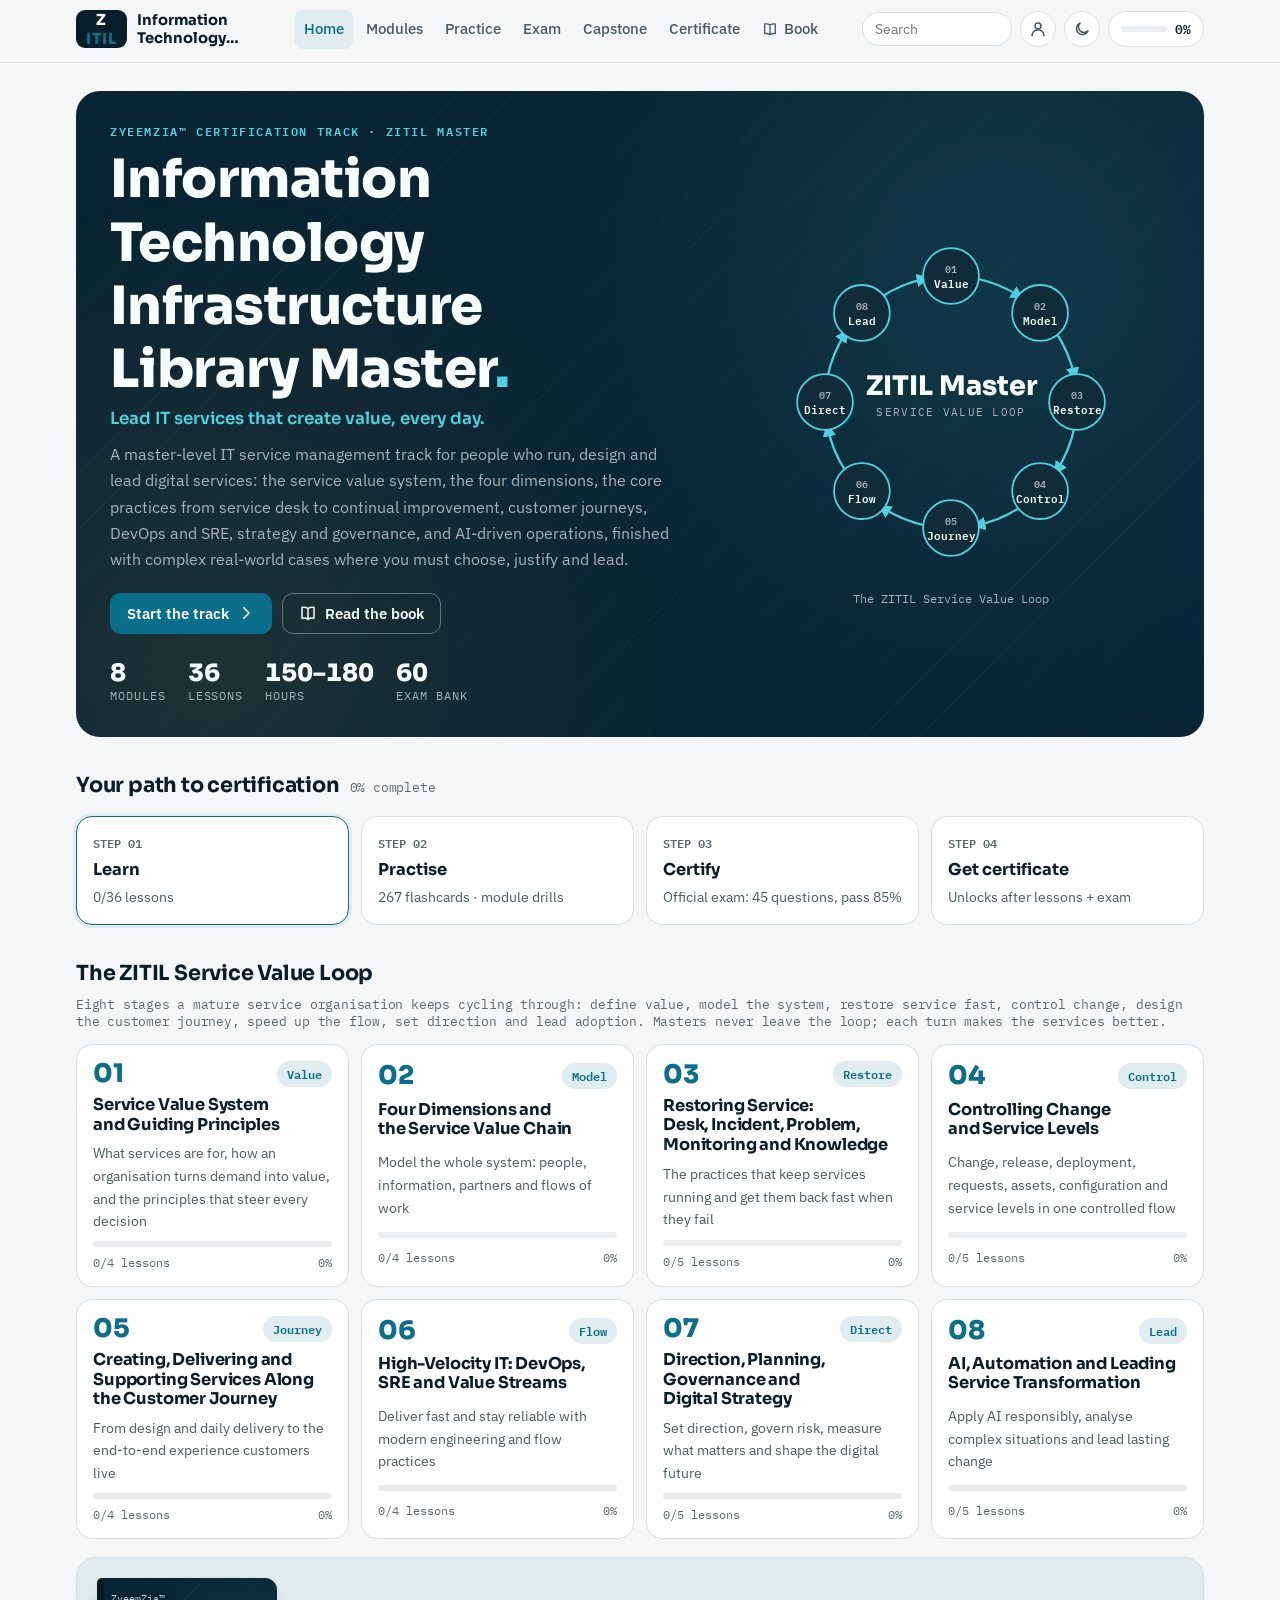
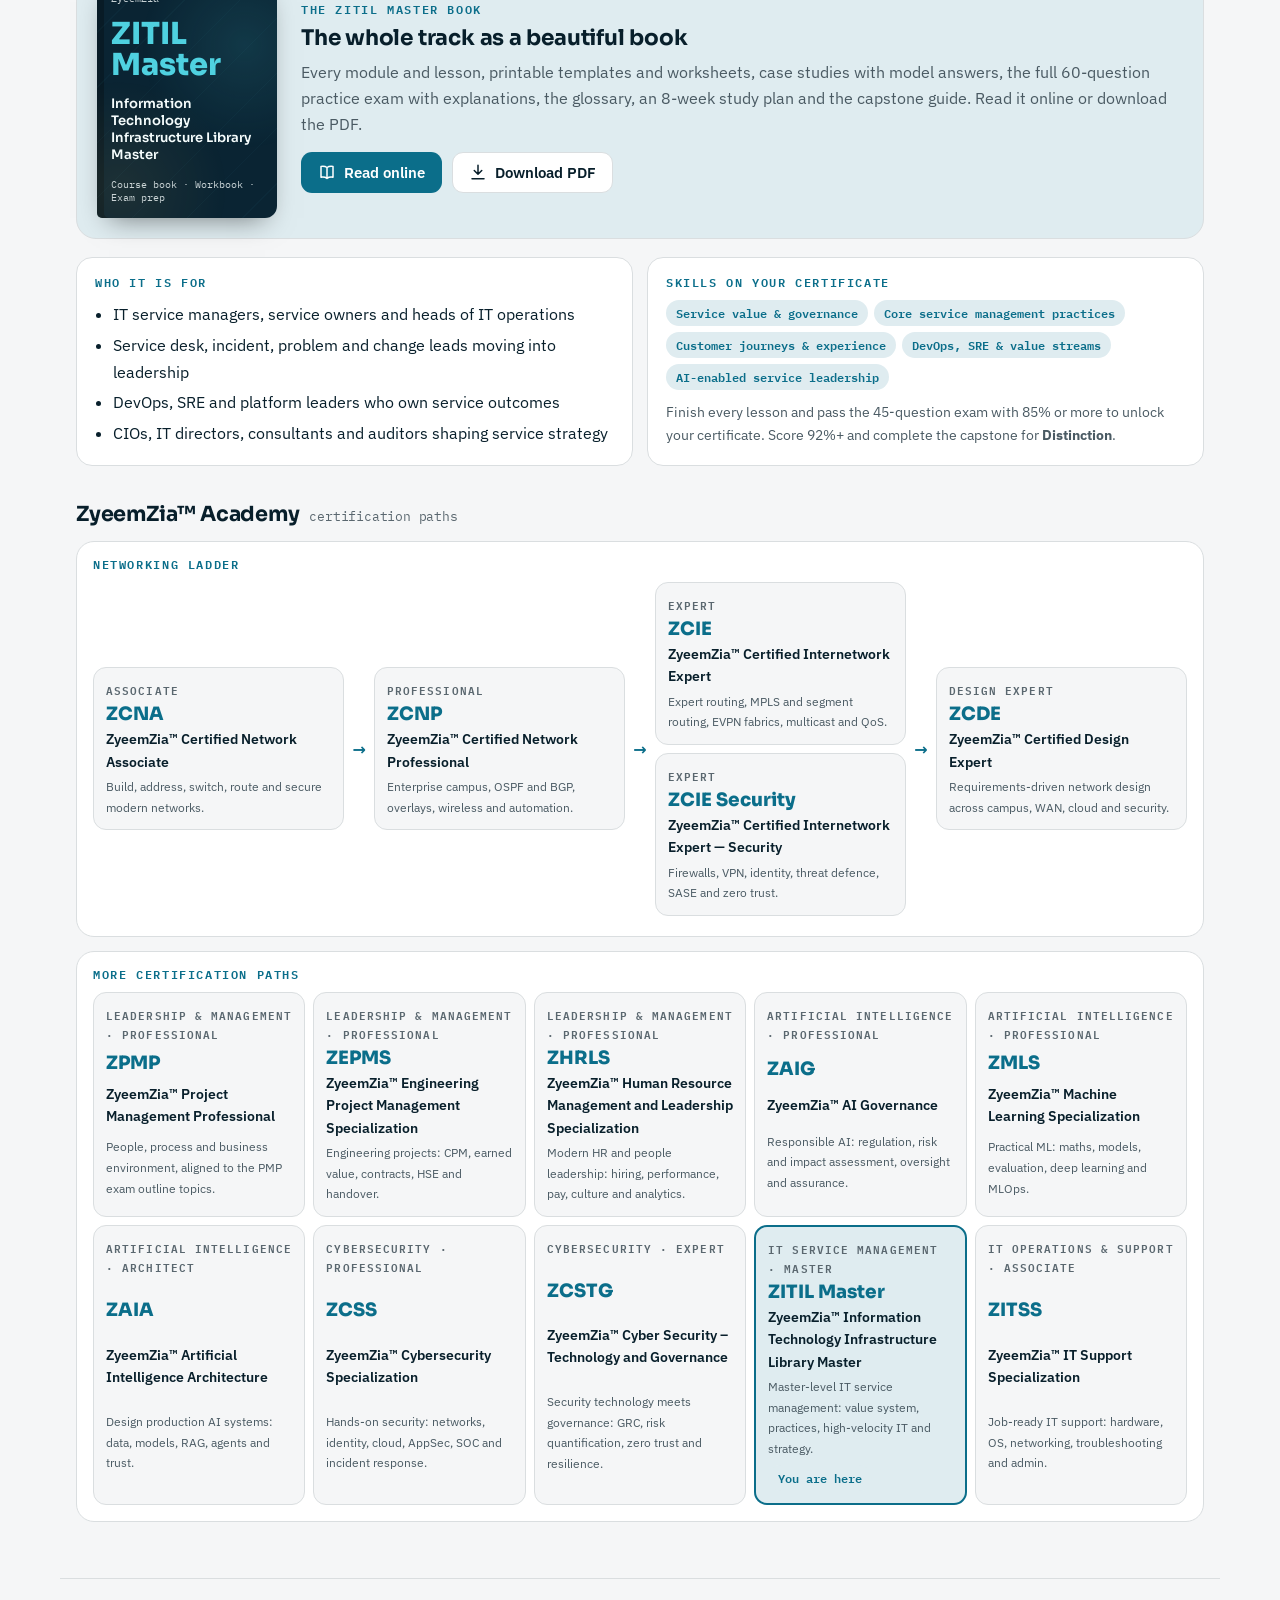
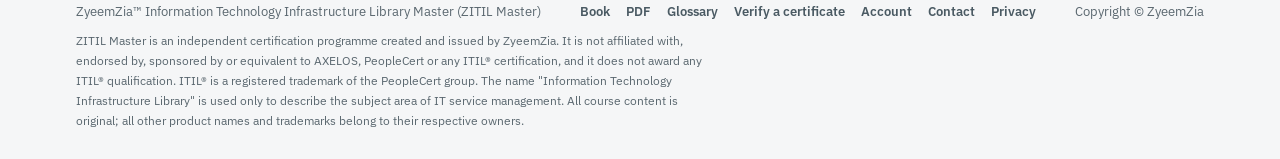
==== index.html @ a5883e8d "2026 content refresh: diagrams in lessons and book, key takeaways, faster pages Up-to-date content a" ====
<!doctype html>
<html lang="en">
<head>
<meta charset="utf-8">
<meta name="viewport" content="width=device-width, initial-scale=1, viewport-fit=cover">
<title>ZyeemZia™ Information Technology Infrastructure Library Master (ZITIL Master)</title>
<meta name="description" content="ZyeemZia™ Information Technology Infrastructure Library Master (ZITIL Master): master-level IT service management covering the service value system, practices, high-velocity IT, strategy and AI-enabled service management. Free online course, smart book and certificate. Independent programme, not affiliated with AXELOS or PeopleCert.">
<meta name="author" content="ZyeemZia">
<meta name="theme-color" content="#0a2433">
<link rel="icon" href="favicon.svg" type="image/svg+xml">
<link rel="canonical" href="https://zitil.zyeemzia.com/">
<meta property="og:type" content="website">
<meta property="og:site_name" content="ZyeemZia™ Certification Tracks">
<meta property="og:title" content="ZyeemZia™ Information Technology Infrastructure Library Master (ZITIL Master)">
<meta property="og:description" content="ZyeemZia™ Information Technology Infrastructure Library Master (ZITIL Master): master-level IT service management covering the service value system, practices, high-velocity IT, strategy and AI-enabled service management. Free online course, smart book and certificate. Independent programme, not affiliated with AXELOS or PeopleCert.">
<meta property="og:url" content="https://zitil.zyeemzia.com/">
<meta property="og:image" content="https://zitil.zyeemzia.com/og-image.png">
<meta property="og:image:width" content="1200">
<meta property="og:image:height" content="630">
<meta name="twitter:card" content="summary_large_image">
<meta name="twitter:image" content="https://zitil.zyeemzia.com/og-image.png">
<script>try{var z=JSON.parse(localStorage.getItem("zitil.v1")||"{}").theme;if(z==="dark"||z==="light")document.documentElement.setAttribute("data-theme",z)}catch(e){}</script>
<link rel="stylesheet" href="fonts.css?v=66d4b9ed12">
<link rel="stylesheet" href="theme.css?v=4720247bf4">
<link rel="preload" href="fonts/IBMPlexSans-400-latin-a68a20.woff2" as="font" type="font/woff2" crossorigin>
<link rel="preload" href="fonts/Sora-500-latin-4fa0aa.woff2" as="font" type="font/woff2" crossorigin>
<link rel="stylesheet" href="app.css?v=385b0e401c">
</head>
<body>
<header class="topbar">
  <div class="topbar-in">
    <a class="brand" href="#home" aria-label="ZITIL Master home"><span class="brand-mark">Z<i>ITIL</i></span><span class="brand-text"><b>Information Technology Infrastructure Library Master</b><small>ZyeemZia™ Certification Track</small></span></a>
    <nav class="mainnav" id="mainnav" aria-label="Main"></nav>
    <div class="top-tools">
      <form class="search" id="searchForm" role="search"><input id="searchInput" type="search" placeholder="Search" aria-label="Search lessons and terms"></form>
      <a class="icon-btn search-icon" href="#search/" aria-label="Search"><svg viewBox="0 0 24 24" fill="none" stroke="currentColor" stroke-width="2" stroke-linecap="round" aria-hidden="true"><circle cx="11" cy="11" r="7"/><path d="M20 20l-4-4"/></svg></a>
      <a class="icon-btn" id="acctBtn" href="#account" aria-label="Sign in"></a>
      <button class="icon-btn" id="themeBtn" type="button" aria-label="Toggle dark mode"></button>
      <a class="prog-chip" id="progChip" href="#settings" aria-label="Your progress"></a>
    </div>
  </div>
  <div class="read-bar" id="readBar"></div>
</header>
<main id="view" class="view" tabindex="-1"><div class="boot" aria-label="Loading the course"><i></i><i></i><i></i></div></main>
<footer class="site-foot">
  <div class="row"><span>ZyeemZia™ Information Technology Infrastructure Library Master (ZITIL Master)</span><span style="display:flex;gap:16px;flex-wrap:wrap"><a href="book.html" target="_blank" rel="noopener">Book</a><a href="ZITIL-Master-Book.pdf" download>PDF</a><a href="#glossary">Glossary</a><a href="#verify/">Verify a certificate</a><a href="#account">Account</a><a href="#contact">Contact</a><a href="privacy.html">Privacy</a></span><span>Copyright © ZyeemZia</span></div>
  <p class="disc" id="disc"></p>
</footer>
<nav class="tabbar" id="tabbar" aria-label="Main mobile"></nav>
<div class="toast" id="toast" role="status" aria-live="polite" hidden></div>
<script defer src="core.js?v=756f940ff2"></script>
<script defer src="figures.js?v=d0575e00c2"></script>
<script defer src="family.js?v=7f5398b318"></script>
<script defer src="data/track.js?v=067923b1e2"></script>
<script defer src="data/m1-4.js?v=a11d14febc"></script>
<script defer src="data/m5-8.js?v=74f920bf74"></script>
<script defer src="app.js?v=317a90ee0c"></script>
</body>
</html>
---- fonts.css ----
/* Bundled Google Fonts (SIL Open Font License) for offline use and PDF printing */
@font-face {
  font-family: 'Archivo';
  font-style: normal;
  font-weight: 600;
  font-stretch: 100%;
  font-display: swap;
  src: url(fonts/Archivo-600-latin-ext-20ba07.woff2) format('woff2');
  unicode-range: U+0100-02BA, U+02BD-02C5, U+02C7-02CC, U+02CE-02D7, U+02DD-02FF, U+0304, U+0308, U+0329, U+1D00-1DBF, U+1E00-1E9F, U+1EF2-1EFF, U+2020, U+20A0-20AB, U+20AD-20C4, U+2113, U+2C60-2C7F, U+A720-A7FF;
}
@font-face {
  font-family: 'Archivo';
  font-style: normal;
  font-weight: 600;
  font-stretch: 100%;
  font-display: swap;
  src: url(fonts/Archivo-600-latin-79dc5e.woff2) format('woff2');
  unicode-range: U+0000-00FF, U+0131, U+0152-0153, U+02BB-02BC, U+02C6, U+02DA, U+02DC, U+0304, U+0308, U+0329, U+2000-206F, U+20AC, U+2122, U+2191, U+2193, U+2212, U+2215, U+FEFF, U+FFFD;
}
@font-face {
  font-family: 'Archivo';
  font-style: normal;
  font-weight: 700;
  font-stretch: 100%;
  font-display: swap;
  src: url(fonts/Archivo-600-latin-ext-20ba07.woff2) format('woff2');
  unicode-range: U+0100-02BA, U+02BD-02C5, U+02C7-02CC, U+02CE-02D7, U+02DD-02FF, U+0304, U+0308, U+0329, U+1D00-1DBF, U+1E00-1E9F, U+1EF2-1EFF, U+2020, U+20A0-20AB, U+20AD-20C4, U+2113, U+2C60-2C7F, U+A720-A7FF;
}
@font-face {
  font-family: 'Archivo';
  font-style: normal;
  font-weight: 700;
  font-stretch: 100%;
  font-display: swap;
  src: url(fonts/Archivo-600-latin-79dc5e.woff2) format('woff2');
  unicode-range: U+0000-00FF, U+0131, U+0152-0153, U+02BB-02BC, U+02C6, U+02DA, U+02DC, U+0304, U+0308, U+0329, U+2000-206F, U+20AC, U+2122, U+2191, U+2193, U+2212, U+2215, U+FEFF, U+FFFD;
}
@font-face {
  font-family: 'Archivo';
  font-style: normal;
  font-weight: 800;
  font-stretch: 100%;
  font-display: swap;
  src: url(fonts/Archivo-600-latin-ext-20ba07.woff2) format('woff2');
  unicode-range: U+0100-02BA, U+02BD-02C5, U+02C7-02CC, U+02CE-02D7, U+02DD-02FF, U+0304, U+0308, U+0329, U+1D00-1DBF, U+1E00-1E9F, U+1EF2-1EFF, U+2020, U+20A0-20AB, U+20AD-20C4, U+2113, U+2C60-2C7F, U+A720-A7FF;
}
@font-face {
  font-family: 'Archivo';
  font-style: normal;
  font-weight: 800;
  font-stretch: 100%;
  font-display: swap;
  src: url(fonts/Archivo-600-latin-79dc5e.woff2) format('woff2');
  unicode-range: U+0000-00FF, U+0131, U+0152-0153, U+02BB-02BC, U+02C6, U+02DA, U+02DC, U+0304, U+0308, U+0329, U+2000-206F, U+20AC, U+2122, U+2191, U+2193, U+2212, U+2215, U+FEFF, U+FFFD;
}
@font-face {
  font-family: 'IBM Plex Mono';
  font-style: normal;
  font-weight: 400;
  font-display: swap;
  src: url(fonts/IBMPlexMono-400-latin-ext-7f25d9.woff2) format('woff2');
  unicode-range: U+0100-02BA, U+02BD-02C5, U+02C7-02CC, U+02CE-02D7, U+02DD-02FF, U+0304, U+0308, U+0329, U+1D00-1DBF, U+1E00-1E9F, U+1EF2-1EFF, U+2020, U+20A0-20AB, U+20AD-20C4, U+2113, U+2C60-2C7F, U+A720-A7FF;
}
@font-face {
  font-family: 'IBM Plex Mono';
  font-style: normal;
  font-weight: 400;
  font-display: swap;
  src: url(fonts/IBMPlexMono-400-latin-d196e8.woff2) format('woff2');
  unicode-range: U+0000-00FF, U+0131, U+0152-0153, U+02BB-02BC, U+02C6, U+02DA, U+02DC, U+0304, U+0308, U+0329, U+2000-206F, U+20AC, U+2122, U+2191, U+2193, U+2212, U+2215, U+FEFF, U+FFFD;
}
@font-face {
  font-family: 'IBM Plex Mono';
  font-style: normal;
  font-weight: 600;
  font-display: swap;
  src: url(fonts/IBMPlexMono-600-latin-ext-bf8910.woff2) format('woff2');
  unicode-range: U+0100-02BA, U+02BD-02C5, U+02C7-02CC, U+02CE-02D7, U+02DD-02FF, U+0304, U+0308, U+0329, U+1D00-1DBF, U+1E00-1E9F, U+1EF2-1EFF, U+2020, U+20A0-20AB, U+20AD-20C4, U+2113, U+2C60-2C7F, U+A720-A7FF;
}
@font-face {
  font-family: 'IBM Plex Mono';
  font-style: normal;
  font-weight: 600;
  font-display: swap;
  src: url(fonts/IBMPlexMono-600-latin-9b8270.woff2) format('woff2');
  unicode-range: U+0000-00FF, U+0131, U+0152-0153, U+02BB-02BC, U+02C6, U+02DA, U+02DC, U+0304, U+0308, U+0329, U+2000-206F, U+20AC, U+2122, U+2191, U+2193, U+2212, U+2215, U+FEFF, U+FFFD;
}
@font-face {
  font-family: 'IBM Plex Sans';
  font-style: italic;
  font-weight: 400;
  font-stretch: 100%;
  font-display: swap;
  src: url(fonts/IBMPlexSans-400i-latin-ext-77f5d9.woff2) format('woff2');
  unicode-range: U+0100-02BA, U+02BD-02C5, U+02C7-02CC, U+02CE-02D7, U+02DD-02FF, U+0304, U+0308, U+0329, U+1D00-1DBF, U+1E00-1E9F, U+1EF2-1EFF, U+2020, U+20A0-20AB, U+20AD-20C4, U+2113, U+2C60-2C7F, U+A720-A7FF;
}
@font-face {
  font-family: 'IBM Plex Sans';
  font-style: italic;
  font-weight: 400;
  font-stretch: 100%;
  font-display: swap;
  src: url(fonts/IBMPlexSans-400i-latin-46a3d9.woff2) format('woff2');
  unicode-range: U+0000-00FF, U+0131, U+0152-0153, U+02BB-02BC, U+02C6, U+02DA, U+02DC, U+0304, U+0308, U+0329, U+2000-206F, U+20AC, U+2122, U+2191, U+2193, U+2212, U+2215, U+FEFF, U+FFFD;
}
@font-face {
  font-family: 'IBM Plex Sans';
  font-style: normal;
  font-weight: 400;
  font-stretch: 100%;
  font-display: swap;
  src: url(fonts/IBMPlexSans-400-latin-ext-71c30c.woff2) format('woff2');
  unicode-range: U+0100-02BA, U+02BD-02C5, U+02C7-02CC, U+02CE-02D7, U+02DD-02FF, U+0304, U+0308, U+0329, U+1D00-1DBF, U+1E00-1E9F, U+1EF2-1EFF, U+2020, U+20A0-20AB, U+20AD-20C4, U+2113, U+2C60-2C7F, U+A720-A7FF;
}
@font-face {
  font-family: 'IBM Plex Sans';
  font-style: normal;
  font-weight: 400;
  font-stretch: 100%;
  font-display: swap;
  src: url(fonts/IBMPlexSans-400-latin-a68a20.woff2) format('woff2');
  unicode-range: U+0000-00FF, U+0131, U+0152-0153, U+02BB-02BC, U+02C6, U+02DA, U+02DC, U+0304, U+0308, U+0329, U+2000-206F, U+20AC, U+2122, U+2191, U+2193, U+2212, U+2215, U+FEFF, U+FFFD;
}
@font-face {
  font-family: 'IBM Plex Sans';
  font-style: normal;
  font-weight: 500;
  font-stretch: 100%;
  font-display: swap;
  src: url(fonts/IBMPlexSans-400-latin-ext-71c30c.woff2) format('woff2');
  unicode-range: U+0100-02BA, U+02BD-02C5, U+02C7-02CC, U+02CE-02D7, U+02DD-02FF, U+0304, U+0308, U+0329, U+1D00-1DBF, U+1E00-1E9F, U+1EF2-1EFF, U+2020, U+20A0-20AB, U+20AD-20C4, U+2113, U+2C60-2C7F, U+A720-A7FF;
}
@font-face {
  font-family: 'IBM Plex Sans';
  font-style: normal;
  font-weight: 500;
  font-stretch: 100%;
  font-display: swap;
  src: url(fonts/IBMPlexSans-400-latin-a68a20.woff2) format('woff2');
  unicode-range: U+0000-00FF, U+0131, U+0152-0153, U+02BB-02BC, U+02C6, U+02DA, U+02DC, U+0304, U+0308, U+0329, U+2000-206F, U+20AC, U+2122, U+2191, U+2193, U+2212, U+2215, U+FEFF, U+FFFD;
}
@font-face {
  font-family: 'IBM Plex Sans';
  font-style: normal;
  font-weight: 600;
  font-stretch: 100%;
  font-display: swap;
  src: url(fonts/IBMPlexSans-400-latin-ext-71c30c.woff2) format('woff2');
  unicode-range: U+0100-02BA, U+02BD-02C5, U+02C7-02CC, U+02CE-02D7, U+02DD-02FF, U+0304, U+0308, U+0329, U+1D00-1DBF, U+1E00-1E9F, U+1EF2-1EFF, U+2020, U+20A0-20AB, U+20AD-20C4, U+2113, U+2C60-2C7F, U+A720-A7FF;
}
@font-face {
  font-family: 'IBM Plex Sans';
  font-style: normal;
  font-weight: 600;
  font-stretch: 100%;
  font-display: swap;
  src: url(fonts/IBMPlexSans-400-latin-a68a20.woff2) format('woff2');
  unicode-range: U+0000-00FF, U+0131, U+0152-0153, U+02BB-02BC, U+02C6, U+02DA, U+02DC, U+0304, U+0308, U+0329, U+2000-206F, U+20AC, U+2122, U+2191, U+2193, U+2212, U+2215, U+FEFF, U+FFFD;
}
@font-face {
  font-family: 'IBM Plex Sans';
  font-style: normal;
  font-weight: 700;
  font-stretch: 100%;
  font-display: swap;
  src: url(fonts/IBMPlexSans-400-latin-ext-71c30c.woff2) format('woff2');
  unicode-range: U+0100-02BA, U+02BD-02C5, U+02C7-02CC, U+02CE-02D7, U+02DD-02FF, U+0304, U+0308, U+0329, U+1D00-1DBF, U+1E00-1E9F, U+1EF2-1EFF, U+2020, U+20A0-20AB, U+20AD-20C4, U+2113, U+2C60-2C7F, U+A720-A7FF;
}
@font-face {
  font-family: 'IBM Plex Sans';
  font-style: normal;
  font-weight: 700;
  font-stretch: 100%;
  font-display: swap;
  src: url(fonts/IBMPlexSans-400-latin-a68a20.woff2) format('woff2');
  unicode-range: U+0000-00FF, U+0131, U+0152-0153, U+02BB-02BC, U+02C6, U+02DA, U+02DC, U+0304, U+0308, U+0329, U+2000-206F, U+20AC, U+2122, U+2191, U+2193, U+2212, U+2215, U+FEFF, U+FFFD;
}
@font-face {
  font-family: 'Sora';
  font-style: normal;
  font-weight: 500;
  font-display: swap;
  src: url(fonts/Sora-500-latin-ext-f9e5e3.woff2) format('woff2');
  unicode-range: U+0100-02BA, U+02BD-02C5, U+02C7-02CC, U+02CE-02D7, U+02DD-02FF, U+0304, U+0308, U+0329, U+1D00-1DBF, U+1E00-1E9F, U+1EF2-1EFF, U+2020, U+20A0-20AB, U+20AD-20C4, U+2113, U+2C60-2C7F, U+A720-A7FF;
}
@font-face {
  font-family: 'Sora';
  font-style: normal;
  font-weight: 500;
  font-display: swap;
  src: url(fonts/Sora-500-latin-4fa0aa.woff2) format('woff2');
  unicode-range: U+0000-00FF, U+0131, U+0152-0153, U+02BB-02BC, U+02C6, U+02DA, U+02DC, U+0304, U+0308, U+0329, U+2000-206F, U+20AC, U+2122, U+2191, U+2193, U+2212, U+2215, U+FEFF, U+FFFD;
}
@font-face {
  font-family: 'Sora';
  font-style: normal;
  font-weight: 600;
  font-display: swap;
  src: url(fonts/Sora-500-latin-ext-f9e5e3.woff2) format('woff2');
  unicode-range: U+0100-02BA, U+02BD-02C5, U+02C7-02CC, U+02CE-02D7, U+02DD-02FF, U+0304, U+0308, U+0329, U+1D00-1DBF, U+1E00-1E9F, U+1EF2-1EFF, U+2020, U+20A0-20AB, U+20AD-20C4, U+2113, U+2C60-2C7F, U+A720-A7FF;
}
@font-face {
  font-family: 'Sora';
  font-style: normal;
  font-weight: 600;
  font-display: swap;
  src: url(fonts/Sora-500-latin-4fa0aa.woff2) format('woff2');
  unicode-range: U+0000-00FF, U+0131, U+0152-0153, U+02BB-02BC, U+02C6, U+02DA, U+02DC, U+0304, U+0308, U+0329, U+2000-206F, U+20AC, U+2122, U+2191, U+2193, U+2212, U+2215, U+FEFF, U+FFFD;
}
@font-face {
  font-family: 'Sora';
  font-style: normal;
  font-weight: 700;
  font-display: swap;
  src: url(fonts/Sora-500-latin-ext-f9e5e3.woff2) format('woff2');
  unicode-range: U+0100-02BA, U+02BD-02C5, U+02C7-02CC, U+02CE-02D7, U+02DD-02FF, U+0304, U+0308, U+0329, U+1D00-1DBF, U+1E00-1E9F, U+1EF2-1EFF, U+2020, U+20A0-20AB, U+20AD-20C4, U+2113, U+2C60-2C7F, U+A720-A7FF;
}
@font-face {
  font-family: 'Sora';
  font-style: normal;
  font-weight: 700;
  font-display: swap;
  src: url(fonts/Sora-500-latin-4fa0aa.woff2) format('woff2');
  unicode-range: U+0000-00FF, U+0131, U+0152-0153, U+02BB-02BC, U+02C6, U+02DA, U+02DC, U+0304, U+0308, U+0329, U+2000-206F, U+20AC, U+2122, U+2191, U+2193, U+2212, U+2215, U+FEFF, U+FFFD;
}
@font-face {
  font-family: 'Sora';
  font-style: normal;
  font-weight: 800;
  font-display: swap;
  src: url(fonts/Sora-500-latin-ext-f9e5e3.woff2) format('woff2');
  unicode-range: U+0100-02BA, U+02BD-02C5, U+02C7-02CC, U+02CE-02D7, U+02DD-02FF, U+0304, U+0308, U+0329, U+1D00-1DBF, U+1E00-1E9F, U+1EF2-1EFF, U+2020, U+20A0-20AB, U+20AD-20C4, U+2113, U+2C60-2C7F, U+A720-A7FF;
}
@font-face {
  font-family: 'Sora';
  font-style: normal;
  font-weight: 800;
  font-display: swap;
  src: url(fonts/Sora-500-latin-4fa0aa.woff2) format('woff2');
  unicode-range: U+0000-00FF, U+0131, U+0152-0153, U+02BB-02BC, U+02C6, U+02DA, U+02DC, U+0304, U+0308, U+0329, U+2000-206F, U+20AC, U+2122, U+2191, U+2193, U+2212, U+2215, U+FEFF, U+FFFD;
}
---- theme.css ----
/* ZITILM — "service value loop": deep sea blue, signal cyan and amber; orbit motif. */
:root {
  --bg: #f5f6f7; --surface: #ffffff; --surface-2: #eaecee; --ink: #081f2b; --ink-2: #4a5a63; --ink-3: #5a676f; --line: #dadee0;
  --accent: #0b6e8a; --accent-ink: #ffffff; --accent-soft: #dfecf0; --accent-2: #8a5a00; --accent-2-soft: #efe8db;
  --good: #1d7a4b; --good-soft: #dcf1e4; --bad: #b42a2a; --bad-soft: #f9e2e0; --warn: #b77800; --warn-soft: #fbefd3; --on-status: #ffffff;
  --hero-bg: #0a2433; --hero-ink: #f6fdfd; --hero-ink-2: #a9b2b8; --hero-accent: #4fd1e0;
  --motif: radial-gradient(circle at 82% 28%, rgba(79,209,224,0.24), transparent 46%), radial-gradient(circle at 12% 88%, rgba(255,200,87,0.16), transparent 42%), repeating-linear-gradient(135deg, transparent 0 38px, rgba(79,209,224,0.07) 38px 39px);
  --sg-line: #3b505c; --sg-accent: #4fd1e0; --sg-accent-2: #ffc857; --sg-node: #112b39; --sg-ink: #f6fdfd; --sg-ink-2: #a9b2b8;
  --f-display: "Sora", "IBM Plex Sans", "Segoe UI", sans-serif; --f-body: "IBM Plex Sans", "Segoe UI", system-ui, sans-serif; --f-mono: "IBM Plex Mono", Consolas, monospace;
  --radius: 16px;
}
@media (prefers-color-scheme: dark) {
  :root:not([data-theme="light"]) {
  --bg: #06141c; --surface: #081d29; --surface-2: #162f3d; --ink: #f4fcfd; --ink-2: #b1b9be; --ink-3: #8f9aa1; --line: #273e4b;
  --accent: #4fd1e0; --accent-ink: #06141c; --accent-soft: #153a43; --accent-2: #ffc857; --accent-2-soft: #2e3125;
  --good: #5bd39a; --good-soft: #10301f; --bad: #ff7a7a; --bad-soft: #3a1616; --warn: #f2b84c; --warn-soft: #3a2c10; --on-status: #06141c;
  color-scheme: dark;
  }
}
:root[data-theme="dark"] {
  --bg: #06141c; --surface: #081d29; --surface-2: #162f3d; --ink: #f4fcfd; --ink-2: #b1b9be; --ink-3: #8f9aa1; --line: #273e4b;
  --accent: #4fd1e0; --accent-ink: #06141c; --accent-soft: #153a43; --accent-2: #ffc857; --accent-2-soft: #2e3125;
  --good: #5bd39a; --good-soft: #10301f; --bad: #ff7a7a; --bad-soft: #3a1616; --warn: #f2b84c; --warn-soft: #3a2c10; --on-status: #06141c;
  color-scheme: dark;
}
---- app.css ----
/* ZyeemZia certification engine — site styles. Colours and faces come from theme.css (per track). */
* { box-sizing: border-box; }
[hidden] { display: none !important; }
html { -webkit-text-size-adjust: 100%; }
body { margin: 0; background: var(--bg); color: var(--ink); font: 16px/1.65 var(--f-body); }
a { color: var(--accent); }
button { font: inherit; color: inherit; }
:focus-visible { outline: 3px solid var(--accent-2); outline-offset: 2px; border-radius: 6px; }
h1, h2, h3, h4 { margin: 0; line-height: 1.2; text-wrap: balance; font-family: var(--f-display); letter-spacing: -.01em; }
p { margin: 0; }
code { font: .9em var(--f-mono); background: var(--surface-2); padding: 1px 6px; border-radius: 5px; }
.muted { color: var(--ink-2); }
.eyebrow { font: 600 .72rem/1.2 var(--f-mono); letter-spacing: .14em; text-transform: uppercase; color: var(--accent); }

/* ---------- chrome ---------- */
.topbar { position: sticky; top: 0; padding-top: env(safe-area-inset-top, 0px); z-index: 30; background: color-mix(in srgb, var(--bg) 88%, transparent); backdrop-filter: blur(10px) saturate(1.3); -webkit-backdrop-filter: blur(10px) saturate(1.3); border-bottom: 1px solid var(--line); }
.topbar-in { max-width: 1160px; margin: 0 auto; display: flex; align-items: center; gap: 16px; padding-block: 10px; padding-left: max(16px, env(safe-area-inset-left, 0px)); padding-right: max(16px, env(safe-area-inset-right, 0px)); }
.brand { display: flex; align-items: center; gap: 10px; text-decoration: none; color: var(--ink); flex-shrink: 0; }
.brand-mark { height: 38px; padding: 0 10px; display: grid; place-items: center; background: var(--ink); color: var(--bg); font: 800 .95rem var(--f-display); letter-spacing: .04em; border-radius: 9px; }
.brand-mark i { font-style: normal; color: var(--accent); }
.brand-text { display: flex; flex-direction: column; line-height: 1.15; }
.brand-text b { font: 700 .92rem var(--f-display); }
.brand-text small { font: 500 .7rem var(--f-mono); color: var(--ink-2); letter-spacing: .04em; }
.mainnav { display: flex; gap: 2px; margin-left: 8px; }
.mainnav a { text-decoration: none; color: var(--ink-2); padding: 7px 10px; border-radius: 9px; font-weight: 500; font-size: .93rem; white-space: nowrap; display: inline-flex; gap: 6px; align-items: center; }
.mainnav a:hover { background: var(--surface-2); color: var(--ink); }
.mainnav a[aria-current="page"] { color: var(--accent); background: var(--accent-soft); }
.mainnav svg { width: 16px; height: 16px; }
.top-tools { margin-left: auto; display: flex; gap: 8px; align-items: center; }
.icon-btn { width: 36px; height: 36px; border-radius: 50%; border: 1px solid var(--line); background: var(--surface); display: grid; place-items: center; cursor: pointer; color: var(--ink-2); }
.icon-btn svg, .btn svg, .tabbar svg { width: 18px; height: 18px; }
.prog-chip { display: inline-flex; align-items: center; gap: 8px; text-decoration: none; color: var(--ink); font: 600 .82rem var(--f-mono); background: var(--surface); border: 1px solid var(--line); padding: 6px 12px; border-radius: 999px; font-variant-numeric: tabular-nums; white-space: nowrap; }
.prog-chip i { width: 46px; height: 6px; border-radius: 9px; background: var(--surface-2); overflow: hidden; display: inline-block; }
.prog-chip i b { display: block; height: 100%; background: var(--accent); }
.read-bar { height: 3px; width: 100%; background: var(--accent); transform: scaleX(0); transform-origin: 0 50%; transition: transform .15s; }
.tabbar { display: none; }
.view { max-width: 1160px; margin: 0 auto; outline: none; padding-block: 28px 56px; padding-left: max(16px, env(safe-area-inset-left, 0px)); padding-right: max(16px, env(safe-area-inset-right, 0px)); }
.site-foot { max-width: 1160px; margin: 0 auto; padding-block: 22px 28px; padding-left: max(16px, env(safe-area-inset-left, 0px)); padding-right: max(16px, env(safe-area-inset-right, 0px)); border-top: 1px solid var(--line); color: var(--ink-3); font-size: .82rem; display: grid; gap: 8px; }
.site-foot .row { display: flex; gap: 8px 18px; flex-wrap: wrap; justify-content: space-between; }
.site-foot a { color: var(--ink-2); text-decoration: none; font-weight: 600; }
.site-foot .disc { font-size: .76rem; max-width: 90ch; }

/* ---------- common ---------- */
.btn { display: inline-flex; align-items: center; justify-content: center; gap: 8px; border: 1px solid var(--line); background: var(--surface); color: var(--ink); padding: 10px 16px; border-radius: 11px; cursor: pointer; font-weight: 600; text-decoration: none; font-size: .95rem; line-height: 1.25; }
.btn:hover { border-color: var(--ink-3); }
.btn-primary { background: var(--accent); color: var(--accent-ink); border-color: transparent; }
.btn-primary:hover { filter: brightness(1.07); border-color: transparent; }
.btn-dark { background: var(--ink); color: var(--bg); border-color: transparent; }
.btn-ghost { background: none; border-color: transparent; color: var(--ink-2); }
.btn-sm { padding: 6px 11px; font-size: .85rem; border-radius: 9px; }
.btn[disabled] { opacity: .45; cursor: not-allowed; }
.chip { display: inline-flex; align-items: center; gap: 5px; padding: 3px 10px; border-radius: 999px; font: 600 .76rem var(--f-mono); background: var(--surface-2); color: var(--ink-2); white-space: nowrap; }
.chip.ok { background: var(--good-soft); color: var(--good); }
.chip.acc { background: var(--accent-soft); color: var(--accent); }
.chips { display: flex; flex-wrap: wrap; gap: 6px; }
.card { background: var(--surface); border: 1px solid var(--line); border-radius: var(--radius); }
.page-head { display: grid; gap: 6px; margin-bottom: 22px; }
.page-title { font-size: clamp(1.7rem, 3.4vw, 2.4rem); }
.section-title { font-size: 1.3rem; margin: 36px 0 14px; display: flex; align-items: baseline; gap: 10px; flex-wrap: wrap; }
.section-title small { font: 500 .8rem var(--f-mono); color: var(--ink-3); }
.bar { height: 6px; border-radius: 9px; background: var(--surface-2); overflow: hidden; }
.bar > i { display: block; height: 100%; background: var(--accent); }
.empty { text-align: center; padding: 48px 20px; color: var(--ink-2); border: 1px dashed var(--line); border-radius: 18px; }

/* ---------- home ---------- */
.hero { position: relative; overflow: hidden; display: grid; grid-template-columns: minmax(0, 1.15fr) minmax(0, .85fr); gap: 28px; align-items: center; padding: 34px; border-radius: 24px; background: var(--hero-bg); color: var(--hero-ink); }
.hero .motif { position: absolute; inset: 0; pointer-events: none; opacity: .5; background: var(--motif); }
.hero > *:not(.motif) { position: relative; min-width: 0; }
.hero .eyebrow { color: var(--hero-accent); }
.hero h1 { font-size: clamp(2rem, 4.6vw, 3.3rem); font-weight: 800; margin: 10px 0 6px; color: var(--hero-ink); }
.hero h1 span { color: var(--hero-accent); }
.hero .tag { font: 600 1.05rem var(--f-display); color: var(--hero-accent); }
.hero .lead { color: var(--hero-ink-2); max-width: 58ch; margin-top: 12px; }
.hero-actions { display: flex; gap: 10px; flex-wrap: wrap; margin-top: 20px; }
.hero .btn:not(.btn-primary) { background: transparent; color: var(--hero-ink); border-color: color-mix(in srgb, var(--hero-ink) 35%, transparent); }
.hero-stats { display: flex; gap: 22px; flex-wrap: wrap; margin-top: 24px; }
.hero-stats div { display: grid; }
.hero-stats b { font: 800 1.5rem var(--f-display); color: var(--hero-ink); font-variant-numeric: tabular-nums; }
.hero-stats span { font: 500 .74rem var(--f-mono); color: var(--hero-ink-2); text-transform: uppercase; letter-spacing: .08em; }
.hero-sig { display: grid; justify-items: center; gap: 8px; }
.hero-sig .sg { width: 100%; max-width: 360px; height: auto; }
.hero-sig figcaption { font: 500 .78rem var(--f-mono); color: var(--hero-ink-2); text-align: center; }

.path { display: grid; grid-template-columns: repeat(4, minmax(0, 1fr)); gap: 12px; margin-top: 18px; }
.path-step { padding: 16px; border-radius: 16px; background: var(--surface); border: 1px solid var(--line); display: grid; gap: 6px; position: relative; }
.path-step .n { font: 700 .74rem var(--f-mono); color: var(--ink-3); }
.path-step b { font: 700 1.02rem var(--f-display); }
.path-step small { color: var(--ink-2); font-size: .85rem; }
.path-step.done { border-color: var(--good); }
.path-step.done .n { color: var(--good); }
.path-step.now { border-color: var(--accent); box-shadow: 0 0 0 3px var(--accent-soft); }

.mod-grid { display: grid; grid-template-columns: repeat(4, minmax(0, 1fr)); gap: 12px; }
.mod-card { display: grid; gap: 8px; padding: 16px; border-radius: 16px; background: var(--surface); border: 1px solid var(--line); text-decoration: none; color: var(--ink); transition: transform .15s, border-color .15s; min-width: 0; }
.mod-card:hover { transform: translateY(-2px); border-color: var(--accent); }
.mod-top { display: flex; justify-content: space-between; align-items: center; }
.mod-num { font: 800 1.6rem/1 var(--f-display); color: var(--accent); }
.mod-card h3 { font-size: 1.02rem; }
.mod-card p { font-size: .86rem; color: var(--ink-2); }
.mod-card .meta { display: flex; justify-content: space-between; font: 500 .74rem var(--f-mono); color: var(--ink-3); }
.book-banner { display: grid; grid-template-columns: 180px minmax(0, 1fr); gap: 24px; align-items: center; padding: 20px; border-radius: 20px; background: var(--accent-soft); border: 1px solid var(--line); margin-top: 18px; }
.bb-cover { aspect-ratio: 3/4; border-radius: 5px 12px 12px 5px; background: var(--hero-bg); color: var(--hero-ink); padding: 14px; display: flex; flex-direction: column; justify-content: space-between; text-decoration: none; box-shadow: inset 7px 0 0 rgba(0,0,0,.25), 0 12px 26px -12px rgba(0,0,0,.5); position: relative; overflow: hidden; transition: transform .2s; }
.bb-cover:hover { transform: rotate(-2deg) translateY(-3px); }
.bb-cover .motif { position: absolute; inset: 0; background: var(--motif); opacity: .5; }
.bb-cover > *:not(.motif) { position: relative; }
.bb-cover b { font: 800 1.9rem/1 var(--f-display); color: var(--hero-accent); }
.bb-cover span { font: 600 .82rem/1.3 var(--f-display); }
.bb-cover small { font: 500 .62rem var(--f-mono); opacity: .8; }
.bb-text { display: grid; gap: 8px; min-width: 0; }
.bb-text h2 { font-size: 1.35rem; }
.two { display: grid; grid-template-columns: minmax(0, 1fr) minmax(0, 1fr); gap: 14px; }
.list-card { padding: 18px; display: grid; gap: 10px; }
.list-card ul { margin: 0; padding-left: 18px; display: grid; gap: 4px; }

/* ---------- module & lesson ---------- */
.crumbs { display: flex; gap: 8px; align-items: center; font-size: .85rem; color: var(--ink-2); flex-wrap: wrap; }
.crumbs a { color: var(--ink-2); text-decoration: none; }
.mod-hero { padding: 26px; border-radius: 20px; background: var(--surface); border: 1px solid var(--line); display: grid; grid-template-columns: auto minmax(0, 1fr); gap: 22px; margin: 14px 0 22px; align-items: start; }
.mod-big { font: 800 4rem/1 var(--f-display); color: var(--accent); }
.outcomes { margin: 12px 0 0; padding: 0; list-style: none; display: grid; gap: 6px; }
.outcomes li { display: flex; gap: 10px; }
.outcomes li::before { content: ""; width: 8px; height: 8px; margin-top: .6em; flex-shrink: 0; background: var(--accent); border-radius: 2px; }
.lesson-list { display: grid; gap: 10px; }
.lesson-row { display: grid; grid-template-columns: 54px minmax(0, 1fr) auto; gap: 14px; align-items: center; padding: 14px 16px; border-radius: 14px; background: var(--surface); border: 1px solid var(--line); text-decoration: none; color: var(--ink); }
.lesson-row:hover { border-color: var(--accent); }
.lesson-row .ln { font: 700 1.15rem var(--f-mono); color: var(--ink-3); text-align: center; }
.lesson-row.done .ln { color: var(--good); }
.lesson-row b { font-family: var(--f-display); }
.lesson-row small { display: block; color: var(--ink-2); }
.lesson { max-width: 840px; margin: 0 auto; }
.lesson-head { margin: 14px 0 22px; padding: 24px; border-radius: 20px; background: var(--surface); border: 1px solid var(--line); border-top: 5px solid var(--accent); }
.lesson-head h1 { font-size: clamp(1.5rem, 3.2vw, 2.1rem); margin: 6px 0; }
.objectives { margin: 12px 0 0; padding: 12px 14px; list-style: none; display: grid; gap: 6px; background: var(--surface-2); border-radius: 12px; font-size: .95rem; }
.objectives li::before { content: "→ "; color: var(--accent); font-weight: 700; }
.blocks { display: grid; gap: 18px; }
.blk-title { font-size: 1.12rem; margin-bottom: 8px; }
.b-text { font-size: 1.04rem; }
.callout { padding: 14px 16px; border-radius: 14px; border-left: 4px solid var(--c); background: color-mix(in srgb, var(--c) 9%, var(--surface)); }
.callout .ct { font: 700 .72rem var(--f-mono); letter-spacing: .12em; text-transform: uppercase; color: var(--c); display: block; margin-bottom: 4px; }
.callout b.h { display: block; font-family: var(--f-display); margin-bottom: 2px; }
.callout.insight { --c: var(--accent-2); } .callout.warning { --c: var(--bad); } .callout.example { --c: var(--good); } .callout.pro { --c: var(--accent); } .callout.definition { --c: var(--ink-2); }
.keypoints { padding: 16px 18px; border-radius: 14px; background: var(--surface); border: 1px solid var(--line); }
.keypoints ul { margin: 0; padding: 0; list-style: none; display: grid; gap: 8px; }
.keypoints li { display: grid; grid-template-columns: 22px minmax(0, 1fr); }
.keypoints li::before { content: "✓"; color: var(--accent); font-weight: 800; }
.tbl { overflow-x: auto; border: 1px solid var(--line); border-radius: 14px; background: var(--surface); }
table { width: 100%; border-collapse: collapse; font-size: .93rem; }
th, td { text-align: left; padding: 9px 12px; border-bottom: 1px solid var(--line); vertical-align: top; }
th { background: var(--surface-2); font: 600 .78rem var(--f-mono); letter-spacing: .04em; color: var(--ink-2); text-transform: uppercase; }
tr:last-child td { border-bottom: 0; }
.steps { margin: 0; padding: 0; list-style: none; counter-reset: st; display: grid; gap: 10px; }
.steps li { counter-increment: st; display: grid; grid-template-columns: 38px minmax(0, 1fr); gap: 12px; padding: 12px 14px; border-radius: 14px; background: var(--surface); border: 1px solid var(--line); }
.steps li::before { content: counter(st, decimal-leading-zero); font: 700 .95rem var(--f-mono); color: var(--accent); padding-top: 2px; }
.steps b { font-family: var(--f-display); display: block; }
.fw { display: grid; grid-template-columns: repeat(auto-fill, minmax(200px, 1fr)); gap: 10px; }
.fw-card { padding: 14px; border-radius: 14px; background: var(--surface); border: 1px solid var(--line); display: grid; gap: 4px; align-content: start; }
.fw-card .lab { font: 800 .82rem var(--f-mono); color: var(--accent-ink); background: var(--accent); justify-self: start; padding: 2px 8px; border-radius: 6px; }
.fw-card b { font-family: var(--f-display); }
.fw-card p { font-size: .9rem; color: var(--ink-2); }
.cmp { display: grid; grid-template-columns: repeat(var(--n), minmax(0, 1fr)); gap: 10px; }
.cmp-col { padding: 14px; border-radius: 14px; background: var(--surface); border: 1px solid var(--line); }
.cmp-col h4 { font-size: 1rem; padding-bottom: 8px; margin-bottom: 8px; border-bottom: 2px solid var(--accent); }
.cmp-col ul { margin: 0; padding-left: 18px; display: grid; gap: 4px; font-size: .92rem; }
.flow { display: flex; gap: 0; overflow-x: auto; padding: 4px 2px 8px; }
.flow-i { flex: 1 1 0; min-width: 130px; padding: 12px; background: var(--surface); border: 1px solid var(--line); border-radius: 12px; position: relative; display: grid; gap: 4px; align-content: start; }
.flow-i + .flow-i { margin-left: 22px; }
.flow-i + .flow-i::before { content: ""; position: absolute; left: -19px; top: 50%; width: 16px; height: 2px; background: var(--accent); }
.flow-i + .flow-i::after { content: ""; position: absolute; left: -7px; top: calc(50% - 4px); border: 5px solid transparent; border-left-color: var(--accent); }
.flow-i b { font: 700 .92rem var(--f-display); }
.flow-i span { font-size: .82rem; color: var(--ink-2); }
.flow-i .k { font: 700 .7rem var(--f-mono); color: var(--accent); }
.layers { display: grid; gap: 6px; }
.layer { display: grid; grid-template-columns: 170px minmax(0, 1fr); border-radius: 12px; overflow: hidden; border: 1px solid var(--line); background: var(--surface); }
.layer > b { background: color-mix(in srgb, var(--accent) calc(var(--d) * 1%), var(--surface)); color: var(--ink); padding: 10px 12px; font: 700 .88rem var(--f-display); display: flex; align-items: center; }
.layer .parts { display: flex; flex-wrap: wrap; gap: 6px; padding: 8px 10px; align-items: center; }
.layer .parts span { font: 500 .8rem var(--f-mono); padding: 3px 9px; border-radius: 7px; background: var(--surface-2); border: 1px solid var(--line); }
.formula { display: grid; grid-template-columns: repeat(auto-fill, minmax(230px, 1fr)); gap: 10px; }
.fm { padding: 14px; border-radius: 14px; background: var(--surface); border: 1px solid var(--line); display: grid; gap: 4px; }
.fm small { font: 600 .72rem var(--f-mono); color: var(--ink-3); text-transform: uppercase; letter-spacing: .08em; }
.fm code { font-size: 1rem; background: var(--accent-soft); color: var(--ink); padding: 6px 10px; justify-self: start; max-width: 100%; overflow-wrap: anywhere; white-space: normal; }
.fm p { font-size: .88rem; color: var(--ink-2); }
.case { border-radius: 16px; border: 1px solid var(--line); background: var(--surface); overflow: hidden; }
.case-h { padding: 12px 16px; background: var(--ink); color: var(--bg); display: flex; gap: 10px; align-items: center; }
.case-h b { font-family: var(--f-display); }
.case-b { padding: 16px; display: grid; gap: 10px; }
.case-b ol { margin: 0; padding-left: 20px; display: grid; gap: 4px; }
.reveal { border-top: 1px dashed var(--line); padding-top: 10px; }
.scenario { border-radius: 16px; border: 2px solid var(--accent-2); background: var(--surface); padding: 16px; display: grid; gap: 12px; }
.sc-opts { display: grid; gap: 8px; }
.sc-opt { text-align: left; border: 1.5px solid var(--line); background: var(--bg); border-radius: 12px; padding: 11px 14px; cursor: pointer; display: grid; gap: 4px; }
.sc-opt:hover:not([disabled]) { border-color: var(--accent-2); }
.sc-opt .fb { font-size: .88rem; color: var(--ink-2); }
.sc-opt.best { border-color: var(--good); background: var(--good-soft); }
.sc-opt.weak { border-color: var(--bad); background: var(--bad-soft); }
.sc-opt[disabled] { cursor: default; }
.checklist { padding: 16px; border-radius: 16px; background: var(--surface); border: 1px solid var(--line); display: grid; gap: 8px; }
.ck { display: flex; gap: 10px; align-items: flex-start; cursor: pointer; }
.ck input { width: 19px; height: 19px; margin-top: 3px; accent-color: var(--accent); flex-shrink: 0; }
.template { border-radius: 16px; border: 1px solid var(--line); background: var(--surface); overflow: hidden; }
.tp-h { padding: 12px 16px; display: flex; justify-content: space-between; gap: 10px; align-items: center; flex-wrap: wrap; background: var(--accent-soft); }
.tp-h b { font-family: var(--f-display); }
.template .tbl { border: 0; border-radius: 0; }
.template td[contenteditable] { background: var(--bg); min-width: 90px; }
.template td[contenteditable]:focus { outline: 2px solid var(--accent); outline-offset: -2px; }
.template tr.ex td { color: var(--ink-2); font-style: italic; }
.reflection { padding: 16px; border-radius: 16px; background: var(--surface); border: 1px dashed var(--ink-3); display: grid; gap: 8px; }
.reflection textarea { width: 100%; min-height: 96px; border-radius: 10px; border: 1px solid var(--line); background: var(--bg); color: var(--ink); padding: 10px; font: inherit; resize: vertical; }
.terms { display: grid; grid-template-columns: repeat(auto-fill, minmax(230px, 1fr)); gap: 8px; }
.term { padding: 12px 14px; border-radius: 12px; background: var(--surface); border: 1px solid var(--line); }
.term b { font-family: var(--f-display); display: block; color: var(--accent); }
.term span { font-size: .9rem; color: var(--ink-2); }
.quiz { border-radius: 18px; border: 2px solid var(--accent); background: var(--surface); padding: 18px; display: grid; gap: 14px; }
.quiz-top { display: flex; justify-content: space-between; align-items: center; gap: 10px; flex-wrap: wrap; }
.dots { display: flex; gap: 5px; flex-wrap: wrap; }
.dots i { width: 10px; height: 10px; border-radius: 50%; background: var(--surface-2); }
.dots i.ok { background: var(--good); } .dots i.no { background: var(--bad); } .dots i.cur { outline: 2px solid var(--accent); outline-offset: 1px; }
.q-text { font-size: 1.08rem; font-weight: 600; }
.opts { display: grid; gap: 8px; }
.opt { text-align: left; border: 1.5px solid var(--line); background: var(--bg); border-radius: 12px; padding: 11px 14px; cursor: pointer; display: grid; grid-template-columns: 28px minmax(0, 1fr); gap: 10px; align-items: start; }
.opt:hover:not([disabled]) { border-color: var(--accent); }
.opt .k { width: 26px; height: 26px; border-radius: 50%; background: var(--surface-2); display: grid; place-items: center; font: 700 .78rem var(--f-mono); }
.opt.ok { border-color: var(--good); background: var(--good-soft); } .opt.ok .k { background: var(--good); color: var(--on-status, #fff); }
.opt.no { border-color: var(--bad); background: var(--bad-soft); } .opt.no .k { background: var(--bad); color: var(--on-status, #fff); }
.opt.sel { border-color: var(--accent); background: var(--accent-soft); } .opt.sel .k { background: var(--accent); color: var(--accent-ink); }
.opt[disabled] { cursor: default; }
.explain { font-size: .93rem; padding: 10px 12px; border-radius: 10px; background: var(--surface-2); }
.q-foot { display: flex; justify-content: flex-end; gap: 8px; flex-wrap: wrap; }
.q-result { text-align: center; display: grid; gap: 8px; justify-items: center; padding: 8px 0; }
.big-num { font: 800 3rem/1 var(--f-display); color: var(--accent); font-variant-numeric: tabular-nums; }
.lesson-foot { margin-top: 28px; padding-top: 20px; border-top: 1px solid var(--line); display: flex; justify-content: space-between; gap: 10px; flex-wrap: wrap; align-items: center; }
.done-banner { display: inline-flex; gap: 8px; align-items: center; padding: 10px 14px; border-radius: 12px; background: var(--good-soft); color: var(--good); font-weight: 700; }

/* ---------- exam ---------- */
.exam-wrap { max-width: 860px; margin: 0 auto; display: grid; gap: 16px; }
.exam-bar { position: sticky; top: calc(env(safe-area-inset-top, 0px) + 62px); z-index: 5; display: flex; justify-content: space-between; align-items: center; gap: 10px; flex-wrap: wrap; padding: 10px 14px; border-radius: 14px; background: var(--surface); border: 1px solid var(--line); font: 600 .9rem var(--f-mono); }
.timer.low { color: var(--bad); }
.qmap { display: grid; grid-template-columns: repeat(auto-fill, minmax(34px, 1fr)); gap: 5px; }
.qmap button { height: 32px; border-radius: 8px; border: 1px solid var(--line); background: var(--bg); cursor: pointer; font: 600 .78rem var(--f-mono); }
.qmap button.ans { background: var(--accent-soft); border-color: var(--accent); }
.qmap button.flag { box-shadow: inset 0 -3px 0 var(--warn); }
.qmap button.cur { outline: 2px solid var(--ink); }
.qmap button.ok { background: var(--good-soft); border-color: var(--good); } .qmap button.no { background: var(--bad-soft); border-color: var(--bad); }
.rules { display: grid; grid-template-columns: repeat(4, minmax(0, 1fr)); gap: 10px; }
.rules div { padding: 14px; border-radius: 14px; background: var(--surface); border: 1px solid var(--line); }
.rules b { display: block; font: 800 1.5rem var(--f-display); color: var(--accent); }
.rules span { font-size: .85rem; color: var(--ink-2); }
.breakdown { display: grid; gap: 8px; }
.bd-row { display: grid; grid-template-columns: 140px minmax(0, 1fr) 60px; gap: 10px; align-items: center; font-size: .9rem; }
.bd-row .bar > i { background: var(--accent-2); }
.verdict { padding: 22px; border-radius: 20px; text-align: center; display: grid; gap: 8px; justify-items: center; }
.verdict.pass { background: var(--good-soft); } .verdict.fail { background: var(--bad-soft); }

/* ---------- capstone & certificate ---------- */
.rubric-tbl td { cursor: pointer; }
.rubric-tbl td.sel { background: var(--accent-soft); outline: 2px solid var(--accent); outline-offset: -2px; }
.req { display: grid; gap: 8px; }
.req-i { display: grid; grid-template-columns: 30px minmax(0, 1fr) auto; gap: 10px; align-items: center; padding: 12px 14px; border-radius: 12px; background: var(--surface); border: 1px solid var(--line); }
.req-i .st { width: 26px; height: 26px; border-radius: 50%; display: grid; place-items: center; background: var(--surface-2); color: var(--ink-3); font-weight: 800; }
.req-i.ok .st { background: var(--good); color: var(--on-status, #fff); }
.cert-tools { display: flex; gap: 10px; flex-wrap: wrap; align-items: end; margin: 16px 0; }
.cert-tools label { display: grid; gap: 4px; font: 600 .78rem var(--f-mono); color: var(--ink-2); flex: 1 1 260px; }
.cert-tools input { padding: 11px 14px; border-radius: 11px; border: 1px solid var(--line); background: var(--surface); color: var(--ink); font: 16px var(--f-body); }
.cert-canvas { width: 100%; height: auto; border-radius: 14px; box-shadow: 0 16px 40px -18px rgba(0,0,0,.45); display: block; }
.cred { font: 600 .9rem var(--f-mono); }

/* ---------- flashcards / glossary ---------- */
.fc { max-width: 620px; margin: 0 auto; display: grid; gap: 14px; }
.card3d { perspective: 1200px; cursor: pointer; }
.card3d-in { position: relative; min-height: 260px; transition: transform .5s cubic-bezier(.2,.8,.2,1); transform-style: preserve-3d; }
.card3d.flip .card3d-in { transform: rotateY(180deg); }
.face { position: absolute; inset: 0; backface-visibility: hidden; -webkit-backface-visibility: hidden; border-radius: 20px; background: var(--surface); border: 1px solid var(--line); display: grid; place-items: center; padding: 24px; text-align: center; }
.face.back { transform: rotateY(180deg); background: var(--accent-soft); }
.face b { font: 800 1.7rem var(--f-display); }
.face p { font-size: 1.05rem; }
.fc-actions { display: grid; grid-template-columns: repeat(3, minmax(0, 1fr)); gap: 10px; }
.gl-list { display: grid; gap: 8px; }
.gl-letter { font: 800 1.4rem var(--f-display); color: var(--accent); margin-top: 14px; }
.search-in { width: 100%; max-width: 460px; padding: 11px 16px; border-radius: 999px; border: 1px solid var(--line); background: var(--surface); color: var(--ink); font: 15px var(--f-body); }

/* ---------- signature diagram ---------- */
.sg text { font-family: var(--f-mono); }
.sg-loop text, .sg-trust text { text-anchor: middle; }
.sg-ring { fill: none; stroke: var(--sg-line); stroke-width: 2; stroke-dasharray: 3 6; }
.sg-arc { fill: none; stroke: var(--sg-accent); stroke-width: 2.5; }
.sg-arrow { fill: var(--sg-accent); }
.sg-node circle { fill: var(--sg-node); stroke: var(--sg-accent); stroke-width: 2; transition: transform .15s; }
.sg-node.done circle { fill: var(--sg-accent); }
.sg-node.done text { fill: var(--sg-node); }
.sg-node .sg-n { font-size: 11px; fill: var(--sg-ink-2); font-weight: 600; }
.sg-node .sg-c { font-size: 12px; fill: var(--sg-ink); font-weight: 700; }
a.sg-node:hover circle, a.sg-layer:hover rect { stroke-width: 3.5; }
.sg-title { font: 800 30px var(--f-display) !important; fill: var(--sg-ink); }
.sg-sub { font-size: 12px; fill: var(--sg-ink-2); letter-spacing: .12em; text-transform: uppercase; }
.sg-layer rect { fill: var(--sg-node); stroke: var(--sg-accent); stroke-width: 1.5; }
.sg-layer.done rect { fill: color-mix(in srgb, var(--sg-accent) 30%, var(--sg-node)); }
.sg-layer .sg-n { font-size: 11px; fill: var(--sg-ink-2); }
.sg-layer .sg-c { font-size: 13px; font-weight: 700; fill: var(--sg-ink); }
.sg-layer .sg-t { font-size: 10.5px; fill: var(--sg-ink-2); }
.sg-trust rect { fill: none; stroke: var(--sg-accent-2); stroke-width: 2.5; stroke-dasharray: 8 5; }
.sg-trust.done rect { stroke-dasharray: none; }
.sg-trust text { font-size: 11.5px; font-weight: 700; fill: var(--sg-accent-2); }

.toast { position: fixed; left: 50%; transform: translateX(-50%); bottom: calc(24px + env(safe-area-inset-bottom, 0px)); z-index: 70; background: var(--ink); color: var(--bg); padding: 10px 18px; border-radius: 12px; font-size: .92rem; max-width: calc(100% - 32px); }
.confetti { position: fixed; inset: 0; width: 100%; height: 100%; pointer-events: none; z-index: 80; }

@media (max-width: 1080px) {
  .mainnav a { padding: 7px 7px; font-size: .88rem; }
  .brand-text { display: none; }
  .mod-grid { grid-template-columns: repeat(2, minmax(0, 1fr)); }
}
@media (max-width: 860px) {
  .mainnav { display: none; }
  .tabbar { display: grid; grid-template-columns: repeat(5, minmax(0, 1fr)); position: fixed; left: 0; right: 0; bottom: 0; z-index: 40; background: var(--surface); border-top: 1px solid var(--line); padding-bottom: env(safe-area-inset-bottom, 0px); padding-left: env(safe-area-inset-left, 0px); padding-right: env(safe-area-inset-right, 0px); }
  .tabbar a { display: flex; flex-direction: column; align-items: center; gap: 2px; padding: 8px 2px 7px; text-decoration: none; color: var(--ink-2); font-size: .7rem; font-weight: 600; }
  .tabbar a[aria-current="page"] { color: var(--accent); }
  .site-foot { padding-bottom: calc(84px + env(safe-area-inset-bottom, 0px)); }
  .toast { bottom: calc(80px + env(safe-area-inset-bottom, 0px)); }
  .hero { grid-template-columns: 1fr; padding: 24px; }
  .path, .rules { grid-template-columns: repeat(2, minmax(0, 1fr)); }
  .two { grid-template-columns: 1fr; }
}
@media (max-width: 560px) {
  .mod-grid { grid-template-columns: 1fr; }
  .book-banner { grid-template-columns: 1fr; justify-items: center; text-align: center; }
  .bb-cover { width: 160px; }
  .book-banner .hero-actions { justify-content: center; }
  .cmp { grid-template-columns: 1fr; }
  .layer { grid-template-columns: 1fr; }
  .mod-hero { grid-template-columns: 1fr; }
  .bd-row { grid-template-columns: 90px minmax(0, 1fr) 46px; }
  .prog-chip i { display: none; }
}
@media (prefers-reduced-motion: reduce) { *, *::before, *::after { animation: none !important; transition: none !important; scroll-behavior: auto !important; } }
.search input { width: 150px; padding: 7px 12px; border-radius: 999px; border: 1px solid var(--line); background: var(--surface); color: var(--ink); font: 14px var(--f-body); }
@media (max-width: 1240px) { .search { display: none; } }
/* keep wide diagrams and tables scrolling inside their own box on small screens */
.blocks { grid-template-columns: minmax(0, 1fr); }
.blocks > *, .lesson, .case-b, .scenario, .quiz, .exam-wrap > * { min-width: 0; }
.b-text, .callout, .keypoints, .term, .fw-card p, .q-text, .opt, .q-result, .steps li, .cmp-col li, .scn, .case { overflow-wrap: anywhere; }
.quiz-top > * { min-width: 0; }

/* ---------- CLI labs ---------- */
.cli-win { border-radius: 14px; overflow: hidden; border: 1px solid #1f2633; background: #0d1117; box-shadow: 0 10px 24px -16px rgba(0,0,0,.6); }
.cli-bar { display: flex; align-items: center; gap: 7px; padding: 8px 12px; background: #161b22; color: #9da7b3; font: 600 .78rem var(--f-mono); }
.cli-bar i { width: 11px; height: 11px; border-radius: 50%; background: #ff5f56; } .cli-bar i:nth-child(2) { background: #ffbd2e; } .cli-bar i:nth-child(3) { background: #27c93f; }
.cli-bar span { margin-left: 8px; flex: 1; min-width: 0; overflow: hidden; text-overflow: ellipsis; white-space: nowrap; }
.cli-bar .cli-copy { background: #21262d; color: #c9d1d9; border-color: #30363d; }
.cli-body { margin: 0; padding: 14px 16px; overflow-x: auto; font: .86rem/1.6 var(--f-mono); color: #c9d1d9; }
.cli-body .c { color: #7d8590; font-style: italic; } .cli-body .p { color: #7ee787; }
.cli-note { font-size: .88rem; color: var(--ink-2); margin-top: 6px; }
/* ---------- subnet calculator ---------- */
.tool-subnet { padding: 18px; border-radius: 16px; border: 2px solid var(--accent-2); background: var(--surface); display: grid; gap: 12px; }
.sn-in { display: grid; gap: 4px; font: 600 .78rem var(--f-mono); color: var(--ink-2); max-width: 340px; }
.sn-in input { padding: 11px 14px; border-radius: 11px; border: 1px solid var(--line); background: var(--bg); color: var(--ink); font: 600 1.05rem var(--f-mono); }
.sn-grid { display: grid; grid-template-columns: repeat(auto-fill, minmax(170px, 1fr)); gap: 8px; }
.sn-grid div { padding: 10px 12px; border-radius: 10px; background: var(--surface-2); display: grid; gap: 2px; min-width: 0; }
.sn-grid small { font: 600 .7rem var(--f-mono); color: var(--ink-3); text-transform: uppercase; letter-spacing: .06em; }
.sn-grid b { font: 600 .95rem var(--f-mono); overflow-wrap: anywhere; }
/* ---------- academy ladder ---------- */
.academy { display: grid; grid-template-columns: minmax(0, 2.4fr) minmax(0, 1fr); gap: 14px; }
.ac-path { padding: 16px; border-radius: 18px; background: var(--surface); border: 1px solid var(--line); display: grid; gap: 10px; min-width: 0; }
.ac-ladder { display: flex; align-items: stretch; gap: 8px; overflow-x: auto; padding-bottom: 4px; }
.ac-tier { display: grid; gap: 8px; flex: 1 1 0; min-width: 150px; }
.ac-arrow { align-self: center; color: var(--accent); font-weight: 800; }
.ac-other { flex-direction: column; }
.ac-card { display: grid; gap: 3px; padding: 12px; border-radius: 13px; border: 1px solid var(--line); background: var(--bg); text-decoration: none; color: var(--ink); transition: border-color .15s, transform .15s; }
.ac-card:hover { border-color: var(--accent); transform: translateY(-2px); }
.ac-card.me { border: 2px solid var(--accent); background: var(--accent-soft); }
.ac-card.soon { border-style: dashed; opacity: .78; cursor: default; }
.ac-card.soon:hover { border-color: var(--line); transform: none; }
.ac-card.soon b { color: var(--ink-2); }
.ac-card.soon .chip { justify-self: start; }
.ac-card b { font: 800 1.15rem var(--f-display); color: var(--accent); }
.ac-lv { font: 600 .68rem var(--f-mono); text-transform: uppercase; letter-spacing: .1em; color: var(--ink-3); }
.ac-n { font-size: .85rem; font-weight: 600; }
.ac-card small { font-size: .78rem; color: var(--ink-2); }
.ac-card .chip { justify-self: start; margin-top: 4px; }
@media (max-width: 860px) { .academy { grid-template-columns: 1fr; } }
/* ---------- new signature diagrams ---------- */
.sg-cable { fill: none; stroke: var(--sg-line); stroke-width: 6; stroke-linecap: round; }
.sg-pulse { stroke: var(--sg-accent); stroke-width: 2.5; stroke-dasharray: 6 14; animation: sgflow 1.6s linear infinite; }
@keyframes sgflow { to { stroke-dashoffset: -40; } }
.sg-node rect, .sg-node polygon { fill: var(--sg-node); stroke: var(--sg-accent); stroke-width: 2; }
.sg-node.done rect, .sg-node.done polygon { fill: color-mix(in srgb, var(--sg-accent) 35%, var(--sg-node)); }
.sg-path text, .sg-hex text, .sg-blueprint text { text-anchor: middle; }
.sg-path .sg-n, .sg-hex .sg-n, .sg-blueprint .sg-n { font-size: 10px; fill: var(--sg-ink-2); letter-spacing: .08em; }
.sg-path .sg-c, .sg-hex .sg-c, .sg-blueprint .sg-c { font-size: 12.5px; font-weight: 700; fill: var(--sg-ink); }
a.sg-node:hover rect, a.sg-node:hover polygon { stroke-width: 3.5; }
.sg-dim { stroke: var(--sg-accent-2); stroke-width: 1.2; }
.sg-grid { stroke: var(--sg-line); stroke-width: 1.2; stroke-dasharray: 3 3; }
.sg-sheet .sg-tb { fill: none; stroke: var(--sg-accent-2); stroke-width: 1; }

/* ---------- polish: smoothness, phones, accessibility ---------- */
.view.enter { animation: viewIn .22s cubic-bezier(.2,.7,.2,1); }
@keyframes viewIn { from { opacity: 0; transform: translateY(6px); } to { opacity: 1; transform: none; } }
.boot { display: grid; gap: 14px; padding-top: 8px; }
.boot i { display: block; height: 18px; border-radius: 9px; background: linear-gradient(90deg, var(--surface-2) 0, var(--surface) 50%, var(--surface-2) 100%) 0 0 / 200% 100%; animation: shimmer 1.2s linear infinite; }
.boot i:first-child { height: 220px; border-radius: 22px; }
.boot i:nth-child(3) { width: 70%; }
@keyframes shimmer { to { background-position: -200% 0; } }
.search-icon { display: none; }
@media (max-width: 1240px) { .search-icon { display: grid; } }
.search-page { display: flex; gap: 8px; flex-wrap: wrap; margin-top: 8px; }
.search-page .search-in { flex: 1 1 240px; max-width: 520px; }
.rub-btn { all: unset; display: block; width: 100%; cursor: pointer; border-radius: 6px; padding: 2px 0; }
.rub-btn:focus-visible { outline: 3px solid var(--accent-2); outline-offset: 2px; }
.rubric-tbl td { padding: 0; } .rubric-tbl td > .rub-btn { padding: 9px 12px; box-sizing: border-box; }
.rubric-tbl td:first-child { padding: 9px 12px; }
.q-text[tabindex="-1"]:focus, .big-num[tabindex="-1"]:focus { outline: none; }
.exam-bar { transition: box-shadow .2s; }
@media (max-width: 860px) {
  .exam-bar { top: calc(env(safe-area-inset-top, 0px) + 58px); }
}
@media (max-width: 560px) {
  .lesson-row { grid-template-columns: 40px minmax(0, 1fr); gap: 10px; }
  .lesson-row > .chip { grid-column: 2; justify-self: start; }
  .lesson-row .ln { font-size: 1rem; }
}
@media (prefers-reduced-motion: reduce) { .view.enter, .boot i, .sg-pulse { animation: none; } }
.sg-paused .sg-pulse { animation-play-state: paused; }

/* ---------- official exam, claim and verification ---------- */
.exam-modes { margin: 16px 0; }
.exam-modes .list-card { display: flex; flex-direction: column; gap: 10px; }
.exam-modes .hero-actions { margin-top: auto; }
.claim { margin: 16px 0; border: 2px solid var(--good); }
.claim p { margin: 6px 0 4px; }
.cert-name { flex: 1 1 100%; margin: 0; }
.vf-big { font-size: clamp(2.2rem, 7vw, 3.4rem); }
dl.vf { display: grid; grid-template-columns: max-content minmax(0, 1fr); gap: 10px 20px; margin: 0; }
dl.vf dt { font: 600 .78rem var(--f-mono); color: var(--ink-3); text-transform: uppercase; letter-spacing: .04em; padding-top: 3px; }
dl.vf dd { margin: 0; font-weight: 600; overflow-wrap: anywhere; }
@media (max-width: 560px) { dl.vf { grid-template-columns: minmax(0, 1fr); gap: 2px; } dl.vf dd { margin-bottom: 10px; } }

/* ---------- account ---------- */
#acctBtn { overflow: hidden; }
#acctBtn img { width: 28px; height: 28px; border-radius: 50%; display: block; }
.acct-ini { display: inline-grid; place-items: center; width: 56px; height: 56px; border-radius: 50%; background: var(--accent); color: var(--accent-ink); font: 700 1.4rem var(--f-display); }
.acct-ini.sm { width: 28px; height: 28px; font-size: .85rem; }
.acct-card { display: grid; gap: 12px; }
.acct-who { display: flex; gap: 14px; align-items: center; min-width: 0; }
.acct-who img { border-radius: 50%; flex: none; }
.acct-who > div { min-width: 0; overflow-wrap: anywhere; }
.gsi-slot { min-height: 44px; display: flex; align-items: center; }
/* Google's button frame is a light document: match its colour scheme so dark mode shows no white box */
.gsi-slot iframe { color-scheme: light; }

/* long track names wrap to at most two lines instead of pushing the header tools off-screen */
.brand-text { min-width: 0; }
.brand-text b { max-width: 12em; display: -webkit-box; -webkit-line-clamp: 2; -webkit-box-orient: vertical; overflow: hidden; }
@media (max-width: 1280px) { .brand-text b { max-width: 9em; } .brand-text small { display: none; } }

/* Academy: networking ladder across the full width, other paths as compact card grids (no stretched, empty cards) */
.academy { grid-template-columns: minmax(0, 1fr); align-items: start; }

.ac-ladder { align-items: center; }
.ac-tier { align-content: center; }
.ac-grid { display: grid; grid-template-columns: repeat(auto-fill, minmax(min(100%, 200px), 1fr)); gap: 8px; }
/* phones and tablets: the networking ladder runs top to bottom instead of scrolling sideways */
@media (max-width: 860px) {
  .ac-ladder { flex-direction: column; align-items: stretch; overflow: visible; }
  .ac-tier { min-width: 0; }
  .ac-arrow { transform: rotate(90deg); line-height: 1; }
}

/* ---------- Diagrams (figures.js): topology, sequence, packet, cycle, chart, timeline, matrix, tree ---------- */
.fig { margin: 0; background: var(--surface); border: 1px solid var(--line); border-radius: var(--radius, 16px); padding: 16px 18px 14px; }
.fig > figcaption { margin-top: 10px; font-size: .86rem; color: var(--ink-2); line-height: 1.5; }
.fig-scroll { overflow-x: auto; overflow-y: hidden; -webkit-overflow-scrolling: touch; }
.fig svg { display: block; width: 100%; height: auto; margin: 0 auto; font-family: var(--f-body); overflow: visible; }
.fig text { fill: var(--ink); }
.fig .halo { paint-order: stroke; stroke: var(--surface); stroke-width: 5px; stroke-linejoin: round; }
.fig .arw { fill: var(--ink-2); stroke: none; }
/* topology */
.fig .ic { fill: none; stroke: var(--accent); stroke-width: 1.8; stroke-linecap: round; stroke-linejoin: round; }
.fig .ic .f-soft { fill: var(--accent-soft); }
.fig .ic .f-ac { fill: var(--accent); stroke: none; }
.fig .k-firewall .ic, .fig .k-shield .ic, .fig .k-vault .ic { stroke: var(--warn); }
.fig .k-firewall .f-soft, .fig .k-shield .f-soft, .fig .k-vault .f-soft { fill: var(--warn-soft); }
.fig .k-attacker .ic { stroke: var(--bad); } .fig .k-attacker .f-soft { fill: var(--bad-soft); }
.fig .k-cloud .ic, .fig .k-model .ic { stroke: var(--accent-2); } .fig .k-cloud .f-soft, .fig .k-model .f-soft { fill: var(--accent-2-soft); } .fig .k-model .f-ac { fill: var(--accent-2); }
.fig .lbl { font-size: 13px; font-weight: 700; text-anchor: middle; }
.fig .sub { font: 11px var(--f-mono); fill: var(--ink-2); text-anchor: middle; }
.fig .lnk { stroke: var(--ink-3); stroke-width: 2.2; fill: none; }
.fig .lnk.dashed { stroke-dasharray: 7 5; } .fig .lnk.wireless { stroke-dasharray: 2 6; stroke-linecap: round; }
.fig .lnk.tunnel { stroke: var(--accent-2); stroke-width: 3; stroke-dasharray: 10 6; } .fig .lnk.bold { stroke-width: 4.5; } .fig .lnk.attack { stroke: var(--bad); stroke-dasharray: 7 5; }
.fig .lnk-t { font: 10.5px var(--f-mono); fill: var(--ink-2); text-anchor: middle; }
.fig .lnk-e { font: 600 10px var(--f-mono); fill: var(--accent); text-anchor: middle; }
.fig .zone rect { fill: var(--surface-2); stroke: var(--line); stroke-width: 1.5; stroke-dasharray: 6 5; }
.fig .zone.t-accent rect { fill: var(--accent-soft); stroke: var(--accent); } .fig .zone.t-warn rect { fill: var(--warn-soft); stroke: var(--warn); }
.fig .zone.t-bad rect { fill: var(--bad-soft); stroke: var(--bad); } .fig .zone.t-good rect { fill: var(--good-soft); stroke: var(--good); }
.fig .zone-t { font: 700 10px var(--f-mono); letter-spacing: .1em; text-transform: uppercase; fill: var(--ink-2); }
/* sequence */
.fig .life { stroke: var(--line); stroke-width: 2; stroke-dasharray: 4 5; }
.fig .actor { fill: var(--accent-soft); stroke: var(--accent); stroke-width: 1.5; }
.fig .actor-t { font-size: 13px; font-weight: 700; text-anchor: middle; }
.fig .msg { stroke: var(--ink-2); stroke-width: 2; fill: none; } .fig .msg.reply { stroke-dasharray: 6 4; }
.fig .msg-t { font-size: 12.5px; font-weight: 600; text-anchor: middle; }
.fig .msg-n { font: 10.5px var(--f-mono); fill: var(--ink-3); text-anchor: middle; }
.fig .seq-n { fill: var(--accent); } .fig .seq-nt { font: 700 9.5px var(--f-mono); fill: var(--accent-ink); text-anchor: middle; }
/* packet */
.fig .pk { fill: var(--accent-soft); stroke: var(--surface); stroke-width: 2; } .fig .pk.alt { fill: var(--surface-2); }
.fig .pk-t { font-weight: 700; text-anchor: middle; } .fig .pk-b { font: 9.5px var(--f-mono); fill: var(--ink-3); text-anchor: middle; }
.fig .bit-t { font: 10px var(--f-mono); fill: var(--ink-3); } .fig .bit-k { stroke: var(--line); stroke-width: 1; }
/* cycle */
.fig .cyc-ring { fill: none; stroke: var(--line); stroke-width: 1; stroke-dasharray: 2 6; }
.fig .cyc-arc { fill: none; stroke: var(--accent); stroke-width: 2.4; stroke-linecap: round; } .fig-cycle .arw { fill: var(--accent); }
.fig .cyc-p { fill: var(--surface); stroke: var(--accent); stroke-width: 1.8; }
.fig .cyc-t { font-size: 13px; font-weight: 700; text-anchor: middle; }
.fig .cyc-n { fill: var(--accent); } .fig .cyc-nt { font: 700 11px var(--f-mono); fill: var(--accent-ink); text-anchor: middle; }
.fig .cyc-c { fill: var(--accent-soft); } .fig .cyc-ct { font-size: 14px; font-weight: 800; fill: var(--accent); text-anchor: middle; }
.fig-legend { margin: 12px 0 0; padding-left: 1.4em; display: grid; gap: 4px; font-size: .9rem; color: var(--ink-2); }
.fig-legend b { color: var(--ink); }
/* chart */
.fig .grid { stroke: var(--line); stroke-width: 1; } .fig .grid.zero { stroke: var(--ink-3); }
.fig .ax-t { font: 11px var(--f-mono); fill: var(--ink-2); text-anchor: middle; } .fig .ax-l { font: 600 11px var(--f-body); fill: var(--ink-2); text-anchor: middle; }
.fig .val { font: 600 10.5px var(--f-mono); fill: var(--ink); text-anchor: middle; } .fig .lg-t { font-size: 12px; fill: var(--ink-2); }
.fig .cbar.s0, .fig .dot.s0 { fill: var(--accent); } .fig .cbar.s1, .fig .dot.s1 { fill: var(--accent-2); } .fig .cbar.s2, .fig .dot.s2 { fill: var(--warn); } .fig .cbar.s3, .fig .dot.s3 { fill: var(--ink-3); }
.fig .ln { fill: none; stroke-width: 2.6; stroke-linejoin: round; } .fig .ln.s0 { stroke: var(--accent); } .fig .ln.s1 { stroke: var(--accent-2); } .fig .ln.s2 { stroke: var(--warn); } .fig .ln.s3 { stroke: var(--ink-3); }
/* timeline */
.tl { list-style: none; margin: 0; padding: 22px 0 0; display: grid; grid-template-columns: repeat(var(--n), minmax(0, 1fr)); gap: 14px; position: relative; }
.tl::before { content: ""; position: absolute; left: 6px; right: 6px; top: 7px; height: 3px; border-radius: 3px; background: linear-gradient(90deg, var(--accent), var(--accent-2)); }
.tl li { position: relative; min-width: 0; }
.tl li::before { content: ""; position: absolute; top: -21px; left: 0; width: 11px; height: 11px; border-radius: 50%; background: var(--surface); border: 3px solid var(--accent); }
.tl-when { display: block; font: 700 .72rem var(--f-mono); letter-spacing: .06em; color: var(--accent); text-transform: uppercase; }
.tl b { display: block; font-family: var(--f-display); font-size: .95rem; line-height: 1.3; margin: 2px 0 3px; }
.tl p { margin: 0; font-size: .86rem; color: var(--ink-2); line-height: 1.45; }
.tl.tl-v { grid-template-columns: minmax(0, 1fr); padding: 0 0 0 26px; gap: 12px; }
.tl.tl-v::before { left: 6px; right: auto; top: 4px; bottom: 4px; width: 3px; height: auto; background: linear-gradient(180deg, var(--accent), var(--accent-2)); }
.tl.tl-v li::before { left: -25px; top: 3px; }
/* matrix */
.mx { display: grid; grid-template-columns: 26px minmax(0, 1fr); gap: 6px 8px; }
.mx-y { display: flex; align-items: center; justify-content: center; }
.mx-y span { writing-mode: vertical-rl; transform: rotate(180deg); font: 700 .7rem var(--f-mono); letter-spacing: .1em; text-transform: uppercase; color: var(--ink-3); white-space: nowrap; }
.mx-grid { display: grid; grid-template-columns: minmax(0, 1fr) minmax(0, 1fr); gap: 8px; }
.mx-q { border: 1px solid var(--line); border-radius: 12px; padding: 12px 14px; background: var(--surface-2); min-width: 0; }
.mx-q.q1 { background: var(--accent-soft); border-color: var(--accent); }
.mx-q b { display: block; font-family: var(--f-display); font-size: .95rem; margin-bottom: 4px; }
.mx-q ul { margin: 0; padding-left: 1.1em; font-size: .86rem; color: var(--ink-2); line-height: 1.45; }
.mx-x { grid-column: 2; text-align: center; font: 700 .7rem var(--f-mono); letter-spacing: .1em; text-transform: uppercase; color: var(--ink-3); }
/* tree */
.tree, .tree ul { list-style: none; margin: 0; padding: 0; display: flex; justify-content: center; }
/* as wide as the space allows, never narrower than its words; wider trees scroll from the left edge */
.tree { width: fit-content; min-width: 100%; margin: 0 auto; }
.tree ul { padding-top: 18px; position: relative; }
.tree ul::before { content: ""; position: absolute; top: 0; left: 50%; height: 18px; border-left: 2px solid var(--line); }
.tree li { position: relative; padding: 18px 5px 0; display: flex; flex-direction: column; align-items: center; flex: 1 1 0; }
.tree li::before, .tree li::after { content: ""; position: absolute; top: 0; right: 50%; width: 50%; height: 18px; border-top: 2px solid var(--line); }
.tree li::after { right: auto; left: 50%; border-left: 2px solid var(--line); }
.tree li:first-child::before, .tree li:last-child::after { border: 0; }
.tree li:last-child::before { border-right: 2px solid var(--line); border-radius: 0 8px 0 0; }
.tree li:first-child::after { border-radius: 8px 0 0 0; }
.tree li:only-child::before { display: none; } .tree li:only-child::after { border-top: 0; border-radius: 0; }
.tree > li { padding-top: 0; } .tree > li::before, .tree > li::after { display: none; }
.tr-n { border: 1px solid var(--line); background: var(--surface-2); border-radius: 10px; padding: 8px 10px; text-align: center; max-width: 230px; }
.tr-n b { display: block; font-family: var(--f-display); font-size: .88rem; line-height: 1.25; }
.tr-n span { display: block; font-size: .76rem; color: var(--ink-2); line-height: 1.35; margin-top: 2px; }
.tr-n.d0 { background: var(--accent); border-color: transparent; } .tr-n.d0 b, .tr-n.d0 span { color: var(--accent-ink); }
.tr-n.d1 { background: var(--accent-soft); border-color: var(--accent); }
@media (max-width: 700px) {
  .fig { padding: 12px 12px 10px; }
  .tl:not(.tl-v) { grid-template-columns: minmax(0, 1fr); padding: 0 0 0 26px; gap: 12px; }
  .tl:not(.tl-v)::before { left: 6px; right: auto; top: 4px; bottom: 4px; width: 3px; height: auto; background: linear-gradient(180deg, var(--accent), var(--accent-2)); }
  .tl:not(.tl-v) li::before { left: -25px; top: 3px; }
}
/* phones: hierarchy trees become an indented outline instead of scrolling sideways */
@media (max-width: 600px) {
  .tree { min-width: 0; display: block; }
  .tree ul { display: block; padding: 0 0 0 14px; }
  .tree ul::before { display: none; }
  .tree li { display: block; padding: 6px 0 0 18px; }
  .tree > li { padding: 0; }
  .tree li::before, .tree li:first-child::before, .tree li:last-child::before, .tree li:only-child::before { display: block; content: ""; position: absolute; left: 0; right: auto; top: 0; width: 13px; height: 25px; border: 0; border-left: 2px solid var(--line); border-bottom: 2px solid var(--line); border-radius: 0 0 0 8px; }
  .tree li:not(:last-child)::after { display: block; content: ""; position: absolute; left: 0; right: auto; top: 0; bottom: 0; width: 0; height: auto; border: 0; border-left: 2px solid var(--line); border-radius: 0; }
  .tree li:last-child::after { display: none; }
  .tree > li::before, .tree > li::after { display: none !important; }
  .tr-n { display: inline-block; text-align: left; max-width: 100%; }
}
.fig:has(.fig-scroll.more)::after { content: "↔  Swipe sideways to see the whole diagram"; display: block; margin-top: 8px; font: 600 .72rem var(--f-mono); letter-spacing: .04em; color: var(--ink-3); }
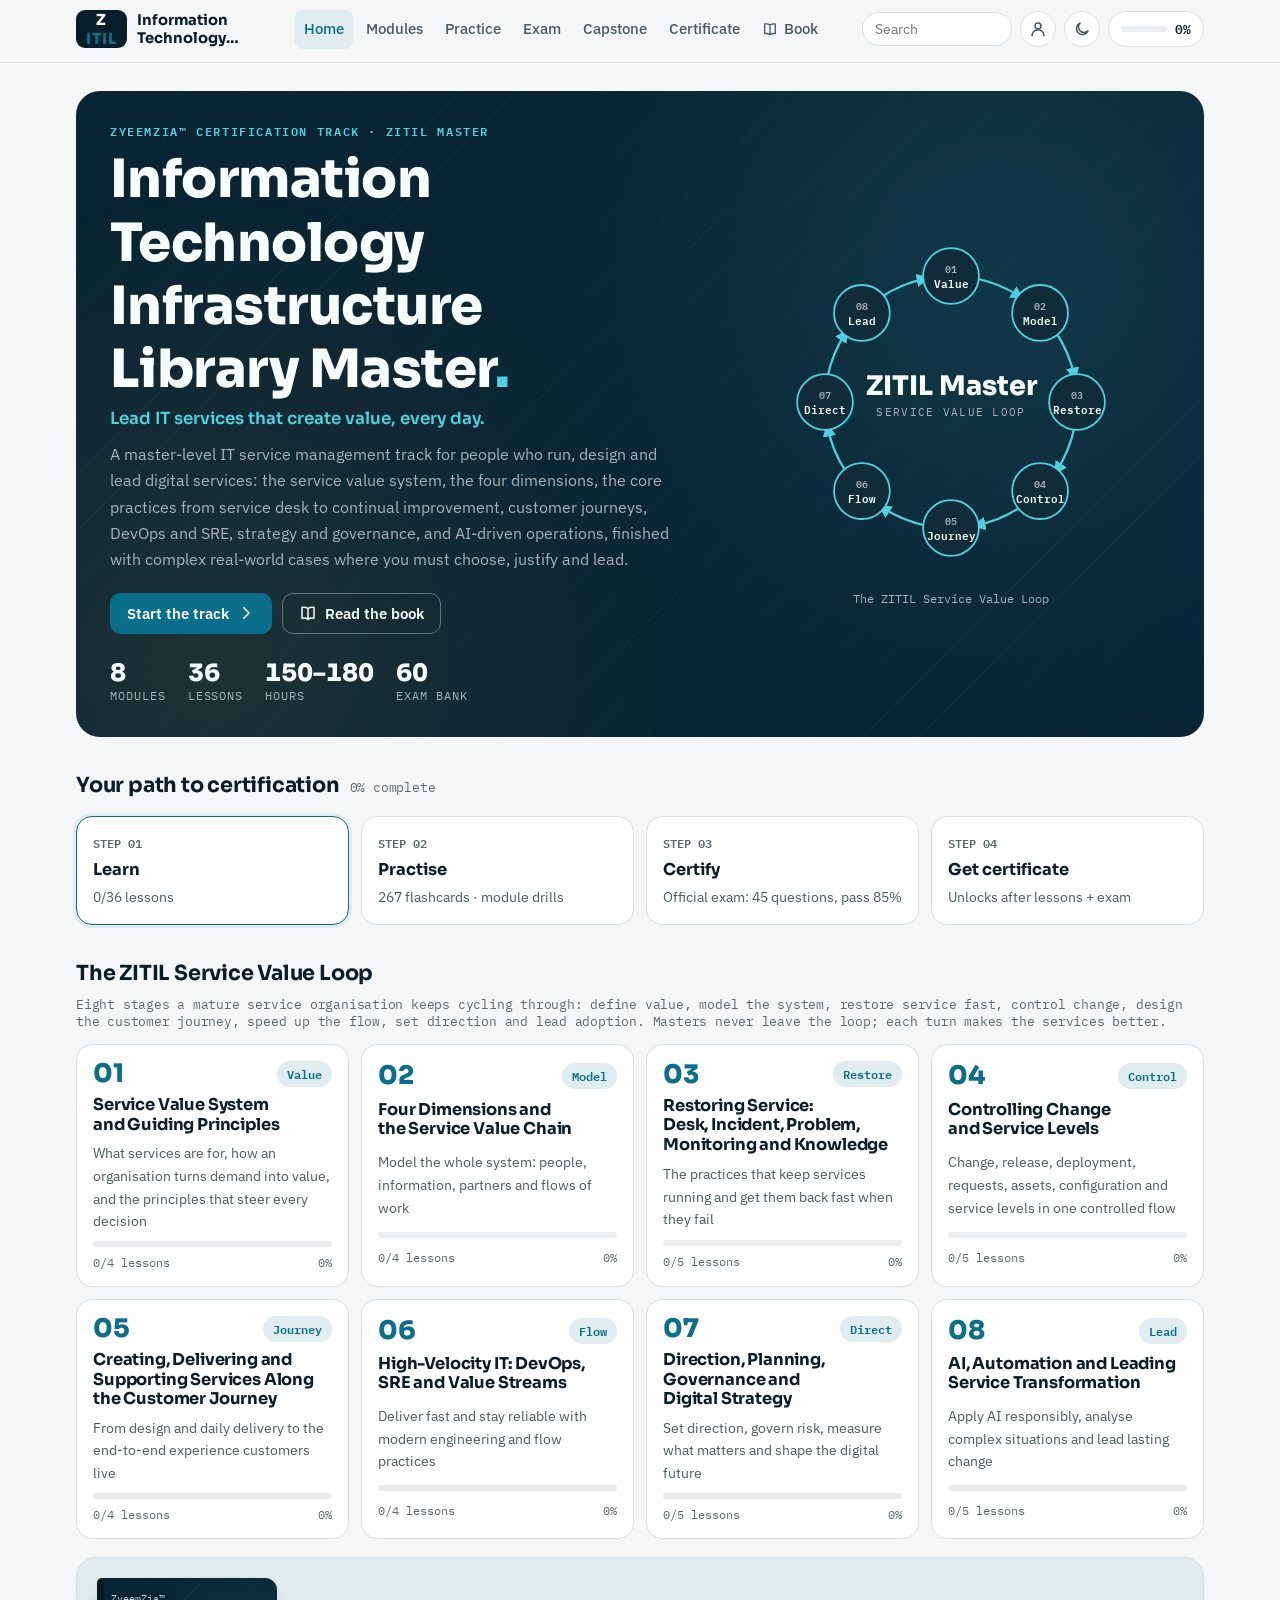
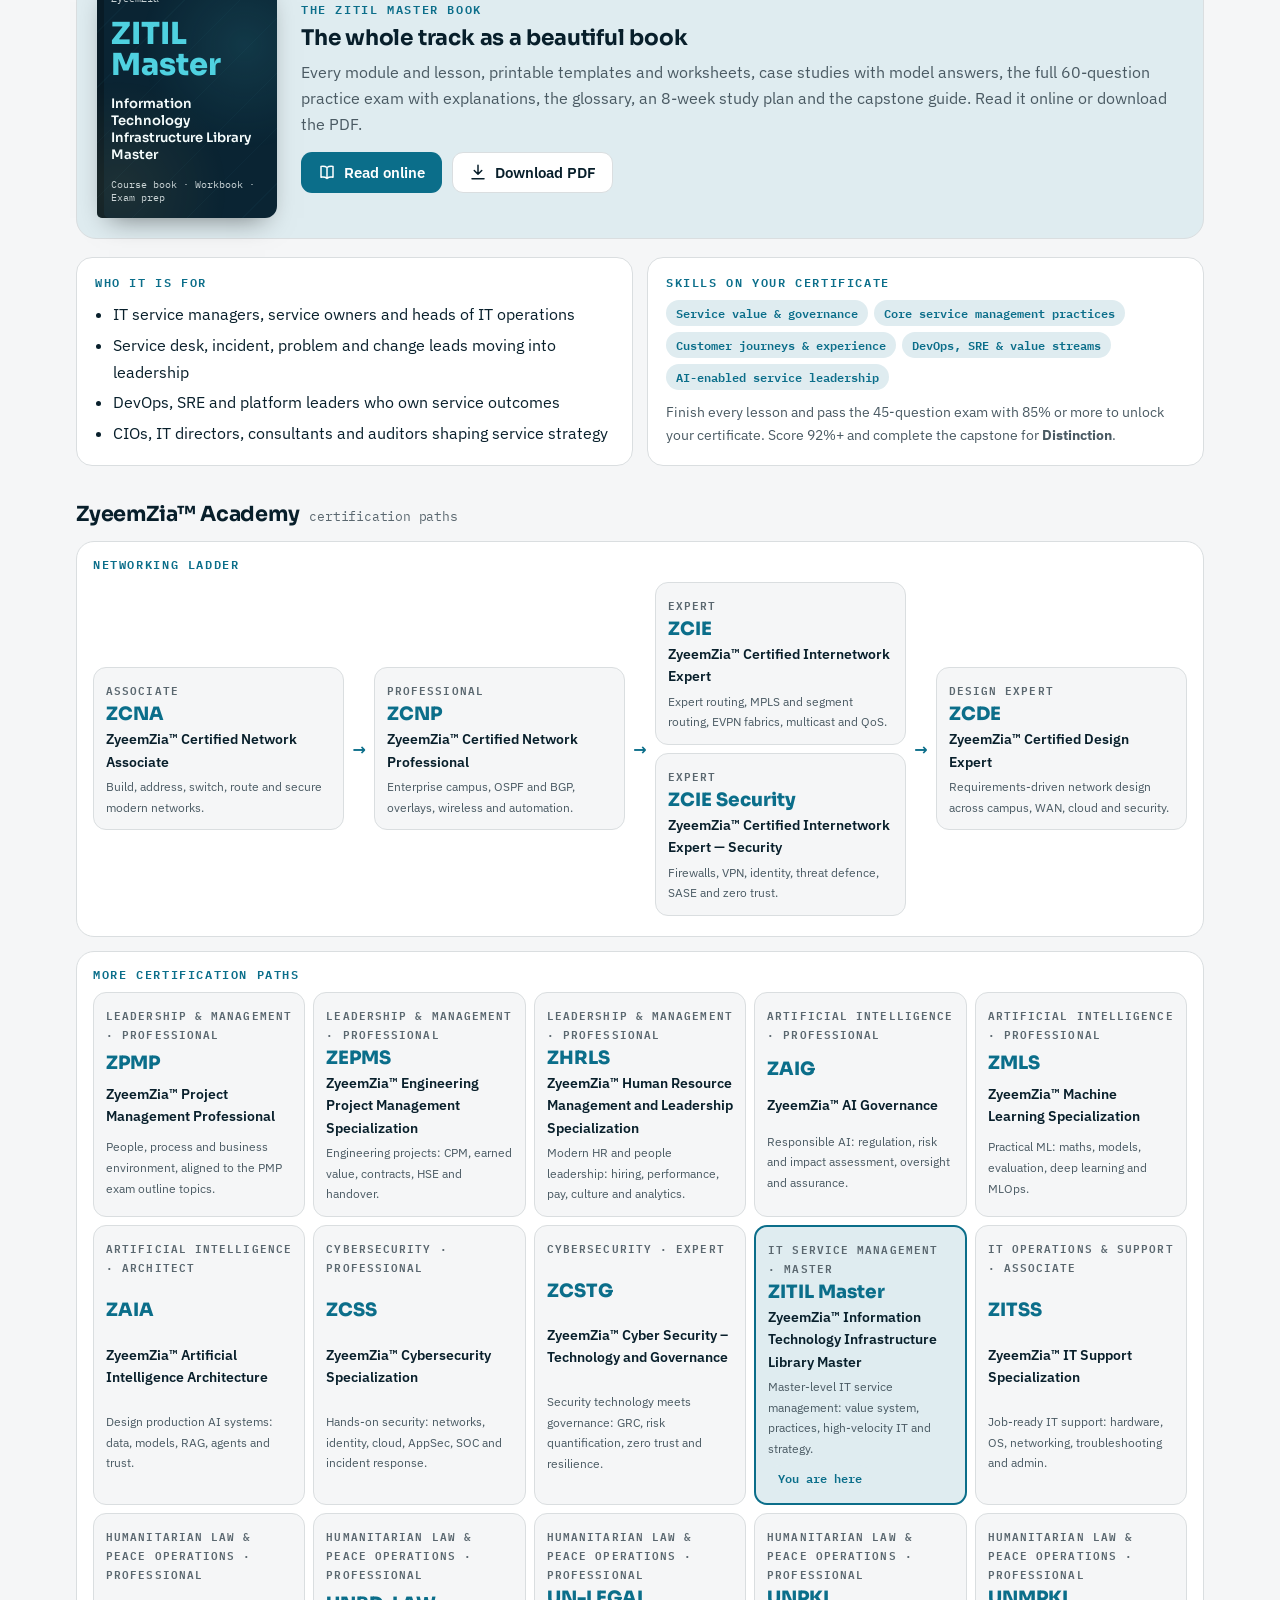
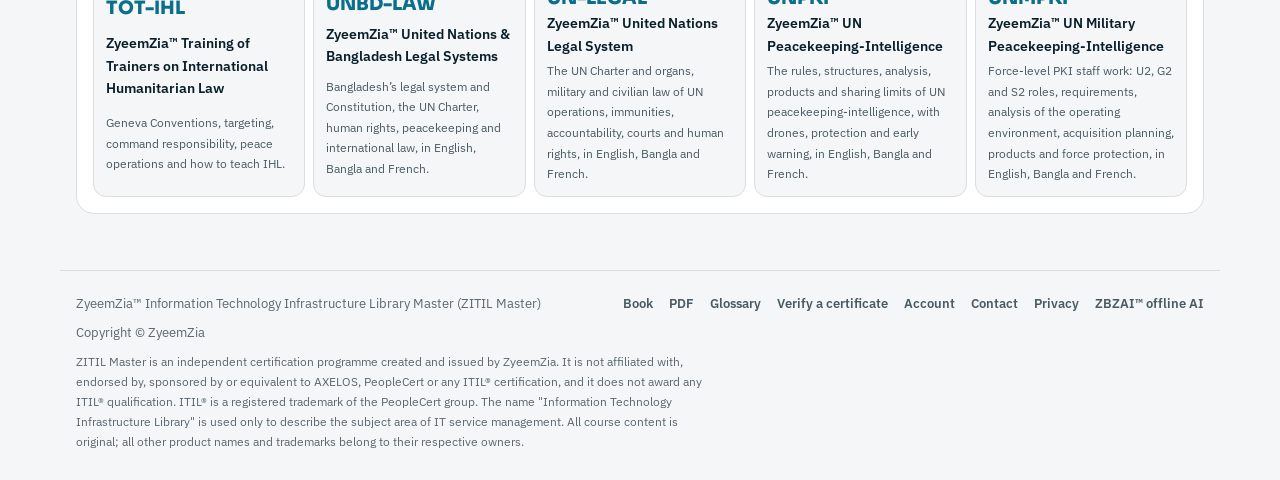
==== commit 9ba350e5: "Footer: link to ZBZAI offline AI" ====
--- a/index.html
+++ b/index.html
@@ -43,7 +43,7 @@
 </header>
 <main id="view" class="view" tabindex="-1"><div class="boot" aria-label="Loading the course"><i></i><i></i><i></i></div></main>
 <footer class="site-foot">
-  <div class="row"><span>ZyeemZia™ Information Technology Infrastructure Library Master (ZITIL Master)</span><span style="display:flex;gap:16px;flex-wrap:wrap"><a href="book.html" target="_blank" rel="noopener">Book</a><a href="ZITIL-Master-Book.pdf" download>PDF</a><a href="#glossary">Glossary</a><a href="#verify/">Verify a certificate</a><a href="#account">Account</a><a href="#contact">Contact</a><a href="privacy.html">Privacy</a></span><span>Copyright © ZyeemZia</span></div>
+  <div class="row"><span>ZyeemZia™ Information Technology Infrastructure Library Master (ZITIL Master)</span><span style="display:flex;gap:16px;flex-wrap:wrap"><a href="book.html" target="_blank" rel="noopener">Book</a><a href="ZITIL-Master-Book.pdf" download>PDF</a><a href="#glossary">Glossary</a><a href="#verify/">Verify a certificate</a><a href="#account">Account</a><a href="#contact">Contact</a><a href="privacy.html">Privacy</a><a href="https://zbzai.zyeemzia.com/" target="_blank" rel="noopener">ZBZAI™ offline AI</a></span><span>Copyright © ZyeemZia</span></div>
   <p class="disc" id="disc"></p>
 </footer>
 <nav class="tabbar" id="tabbar" aria-label="Main mobile"></nav>
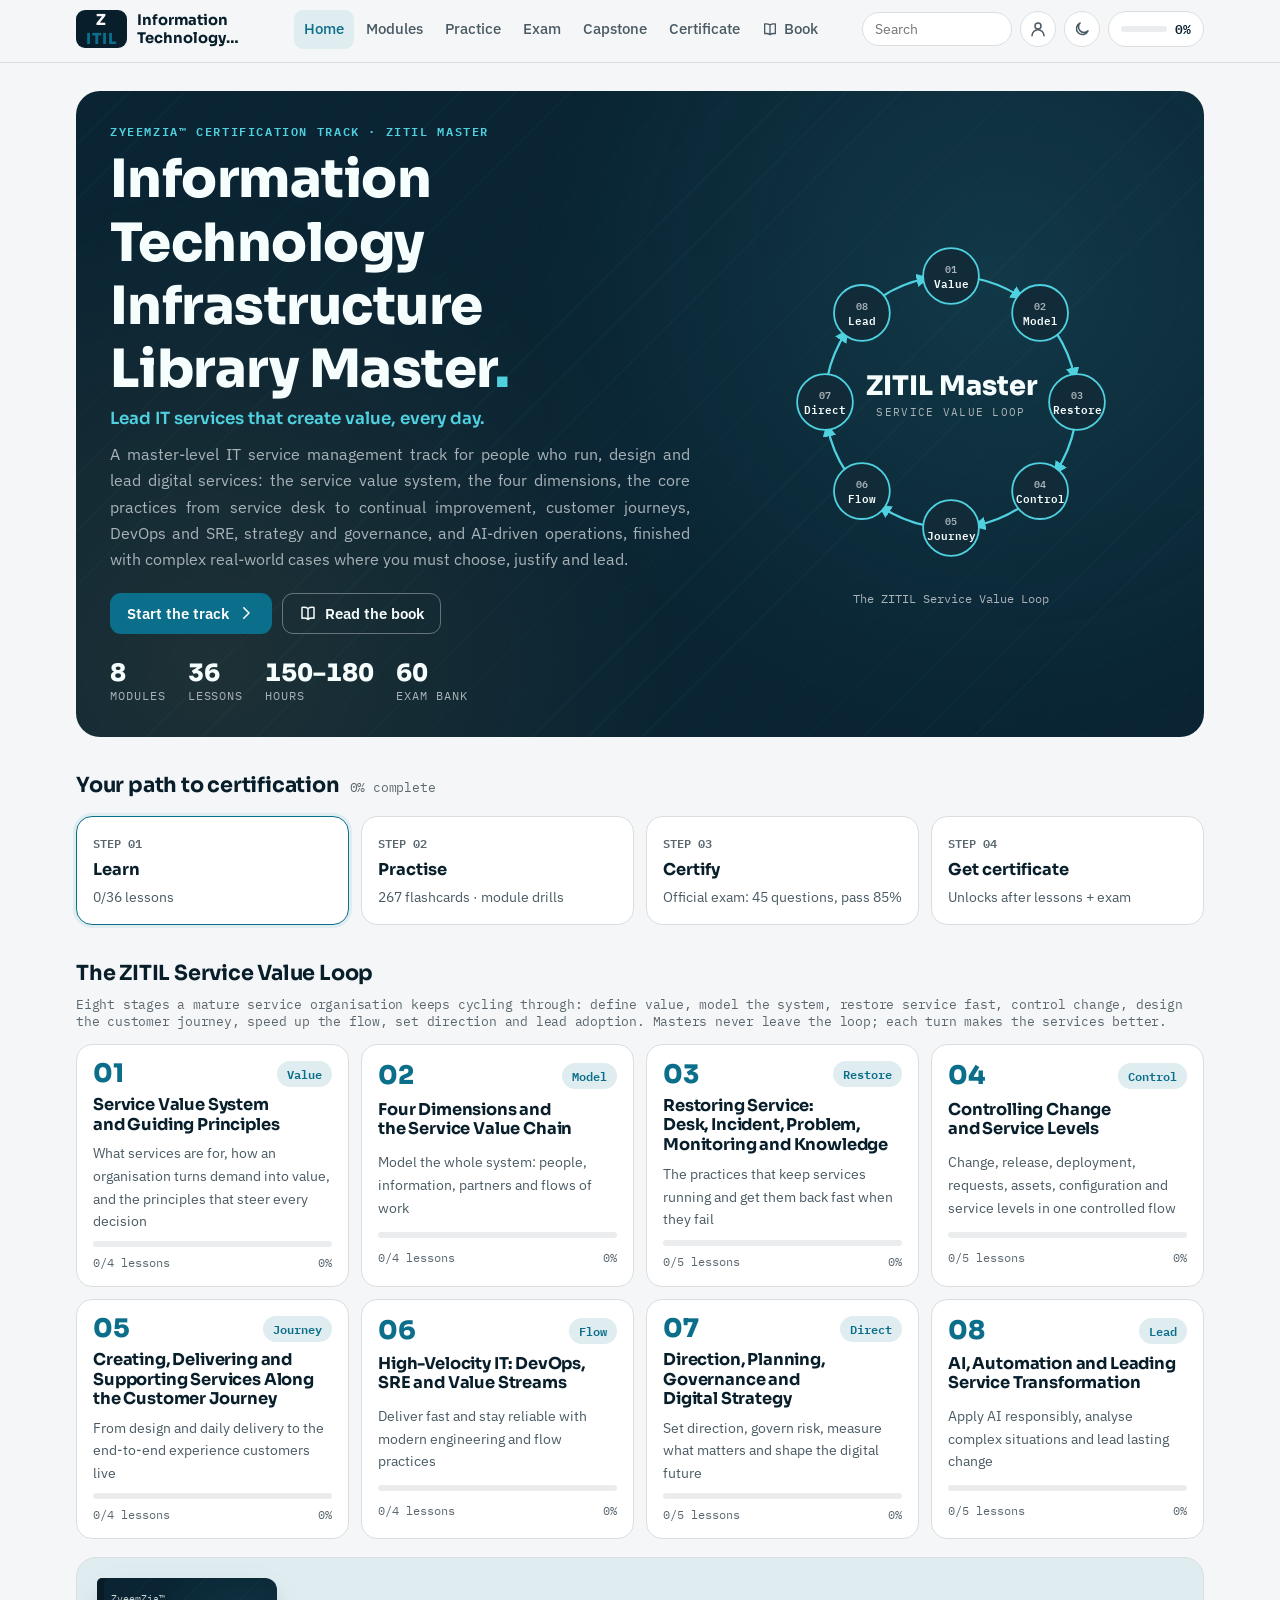
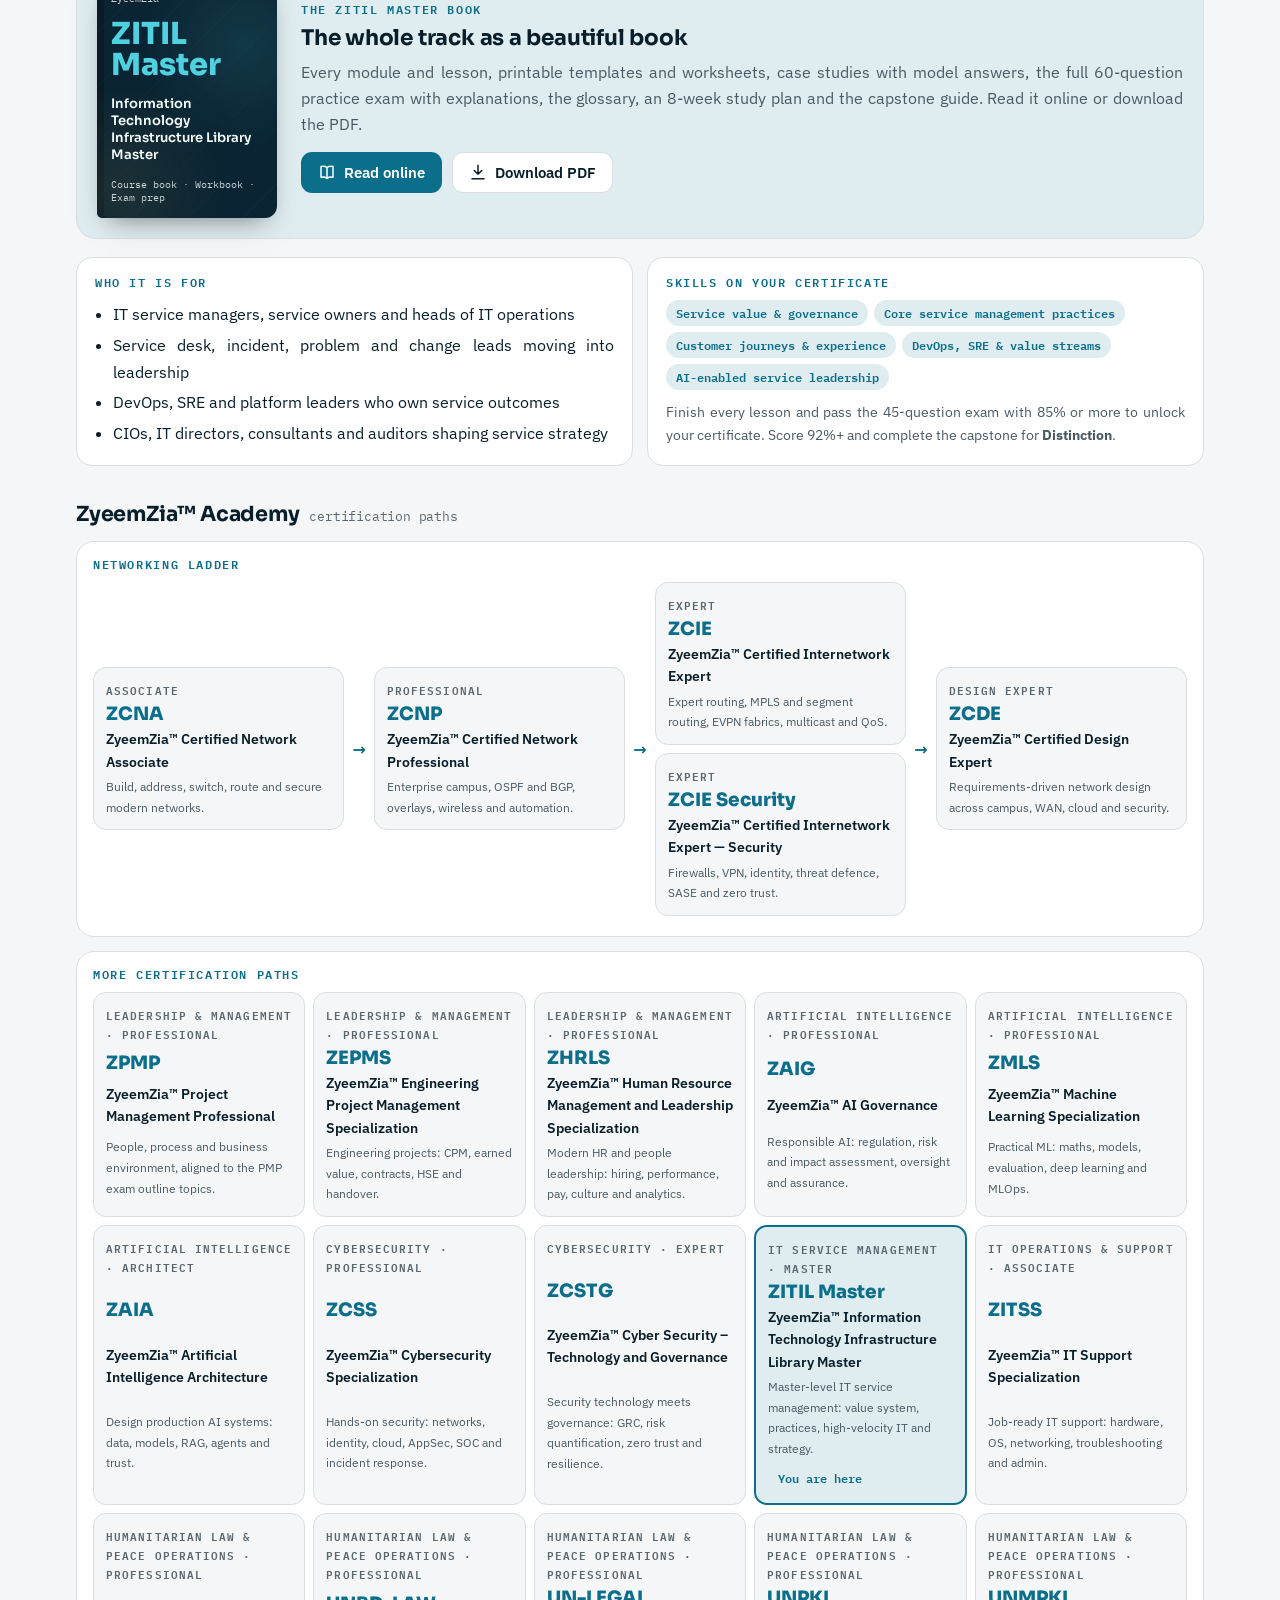
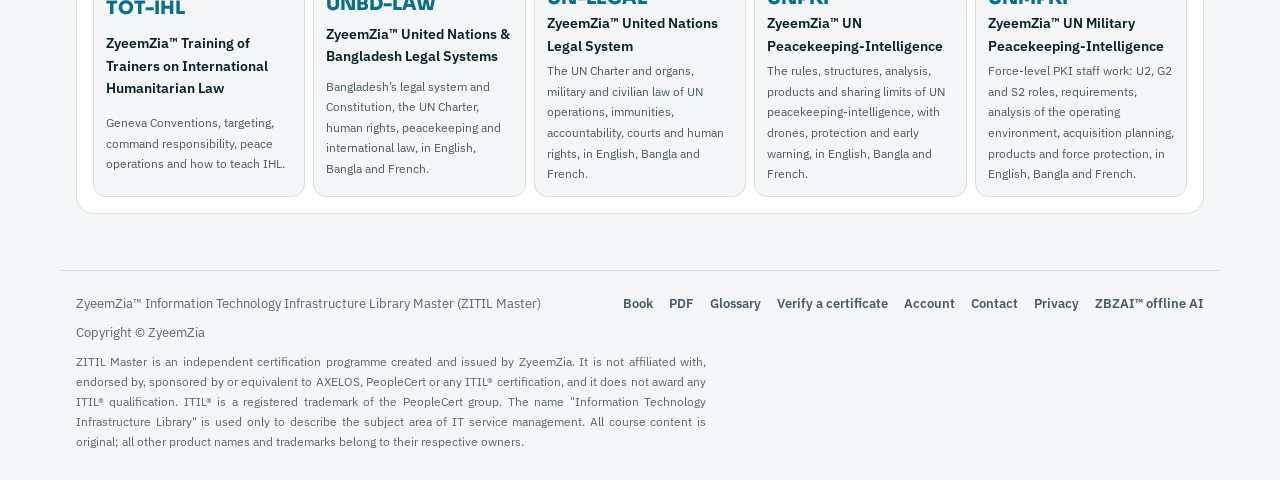
==== commit 040d2efe: "Justified writing as the house style" ====
--- a/index.html
+++ b/index.html
@@ -50,10 +50,11 @@
 <div class="toast" id="toast" role="status" aria-live="polite" hidden></div>
 <script defer src="core.js?v=756f940ff2"></script>
 <script defer src="figures.js?v=d0575e00c2"></script>
-<script defer src="family.js?v=7f5398b318"></script>
+<script defer src="family.js?v=e2194631f1"></script>
 <script defer src="data/track.js?v=067923b1e2"></script>
 <script defer src="data/m1-4.js?v=a11d14febc"></script>
 <script defer src="data/m5-8.js?v=74f920bf74"></script>
 <script defer src="app.js?v=317a90ee0c"></script>
+<script>/* ZyeemZia house style: justified writing. Paragraphs and list text that read left-aligned are justified; centred text, headings, buttons and columns too narrow to justify cleanly stay as they are. Copyright © ZyeemZia */(function(){var S='p,li,dd,blockquote';function j(r){if(!r||!r.querySelectorAll)return;var L=r.querySelectorAll(S);for(var i=0;i<L.length;i++){var e=L[i];if(e.getAttribute('data-zj'))continue;e.setAttribute('data-zj','1');var a=getComputedStyle(e).textAlign;if(a==='start'||a==='left'||a==='-webkit-auto'){var w=e.clientWidth;if(!w||w>=280)e.style.textAlign='justify'}}}function go(){j(document);if(!window.MutationObserver)return;new MutationObserver(function(m){for(var i=0;i<m.length;i++){var N=m[i].addedNodes;for(var k=0;k<N.length;k++){var n=N[k];if(n.nodeType===1)j(n.matches&&n.matches(S)?n.parentNode:n)}}}).observe(document.body,{childList:true,subtree:true})}if(document.readyState==='loading')document.addEventListener('DOMContentLoaded',go);else go()})()</script>
 </body>
 </html>
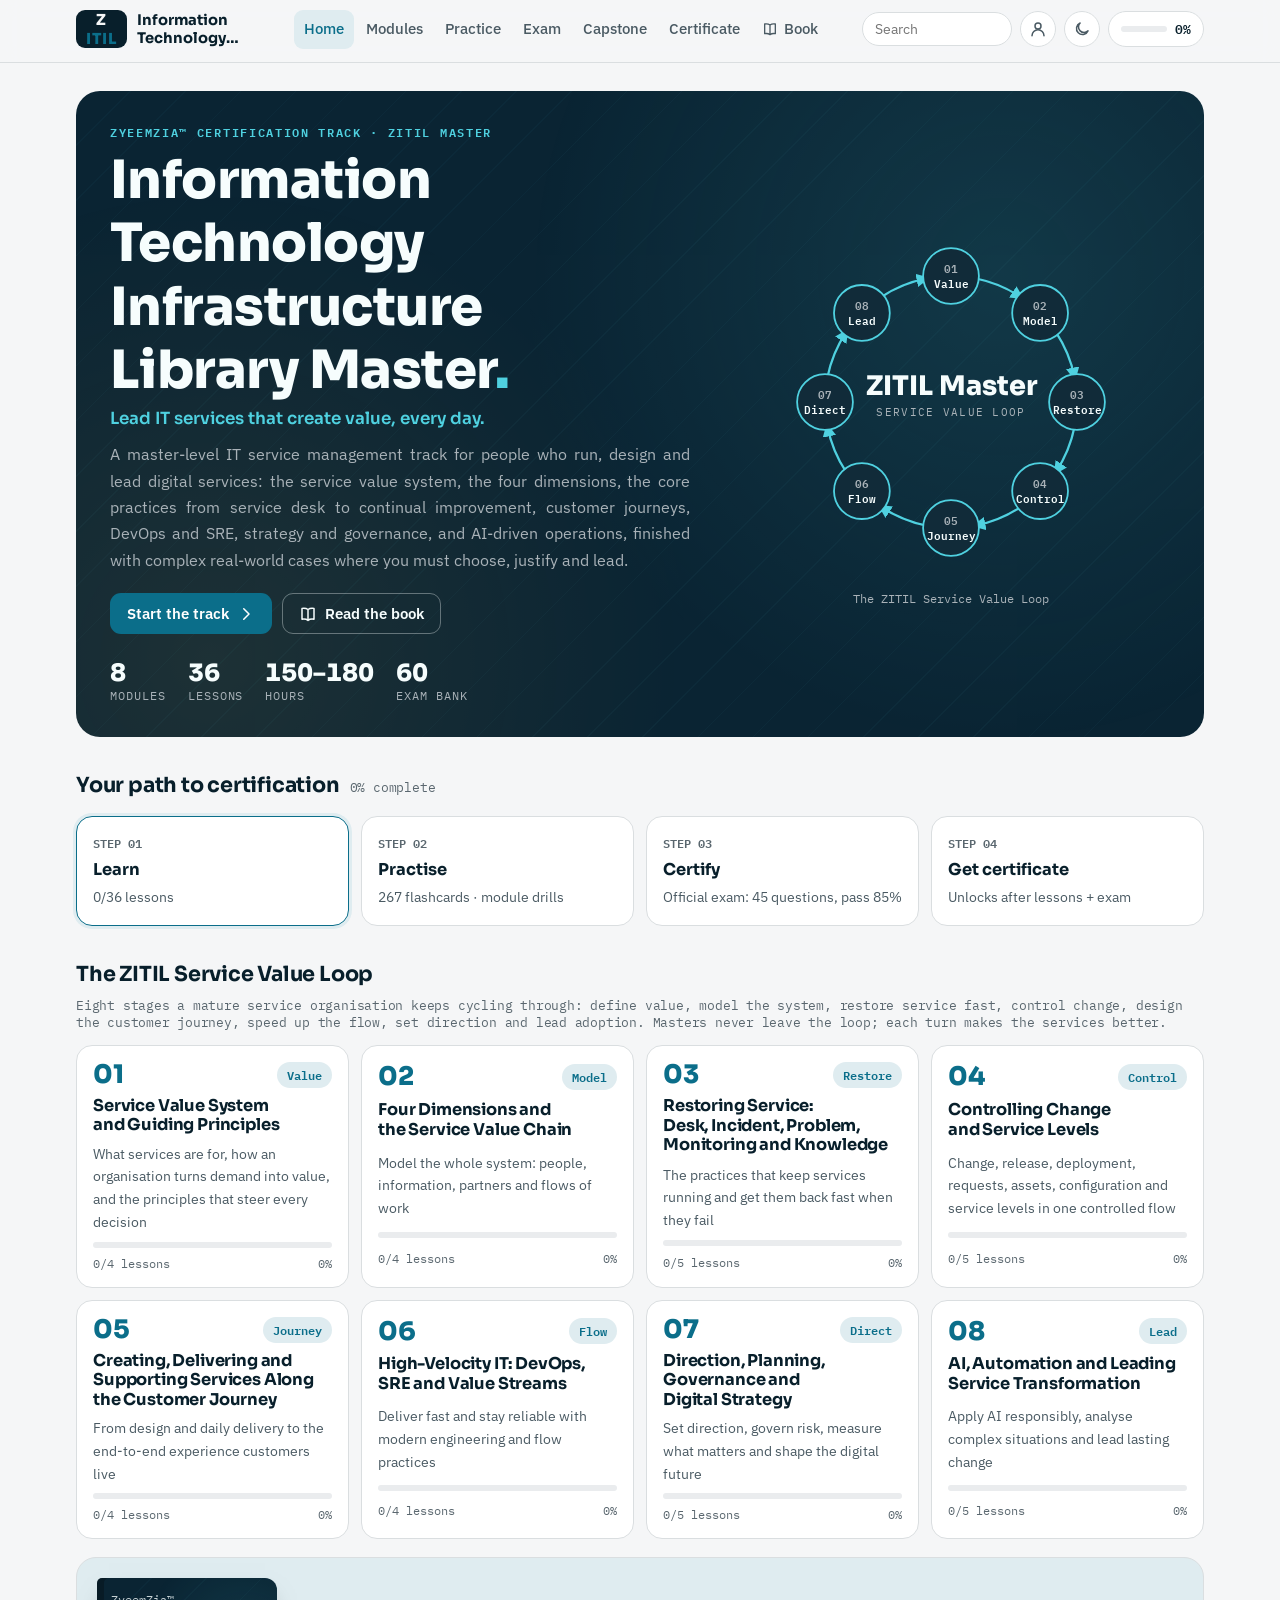
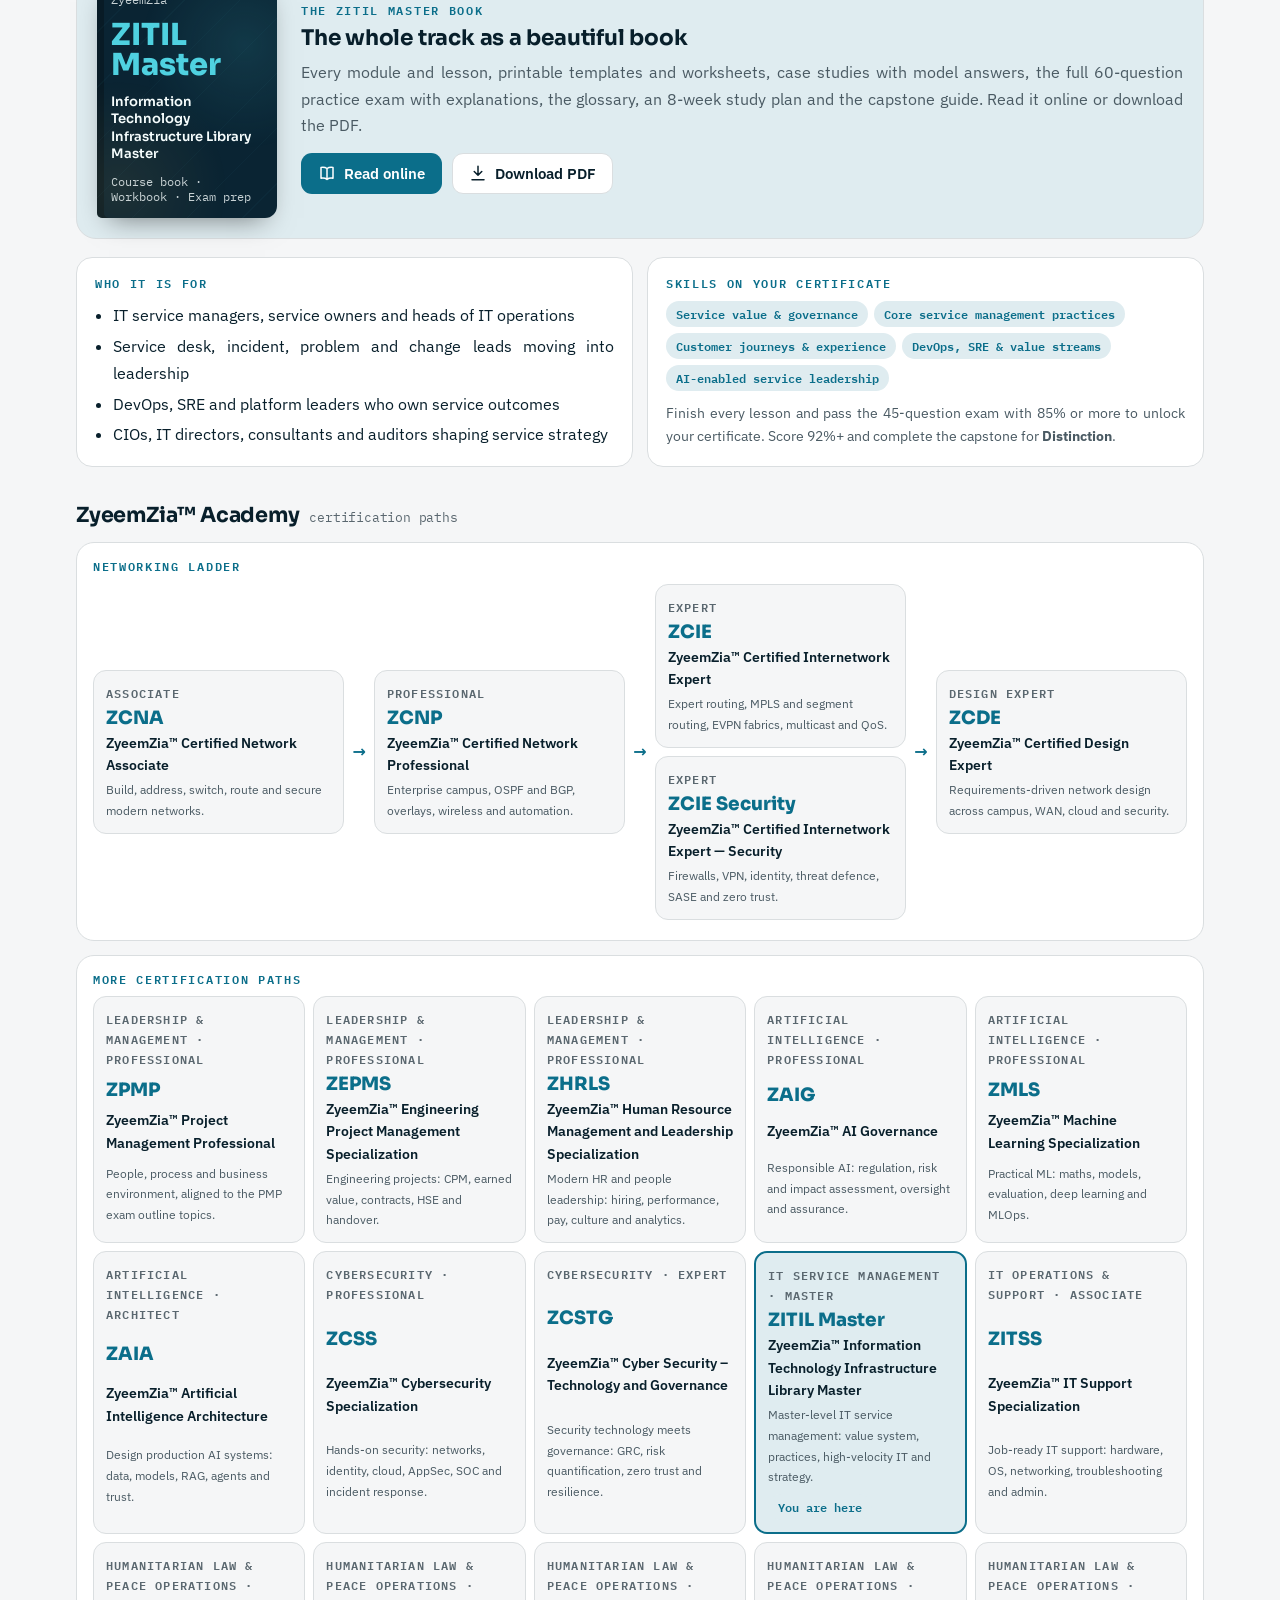
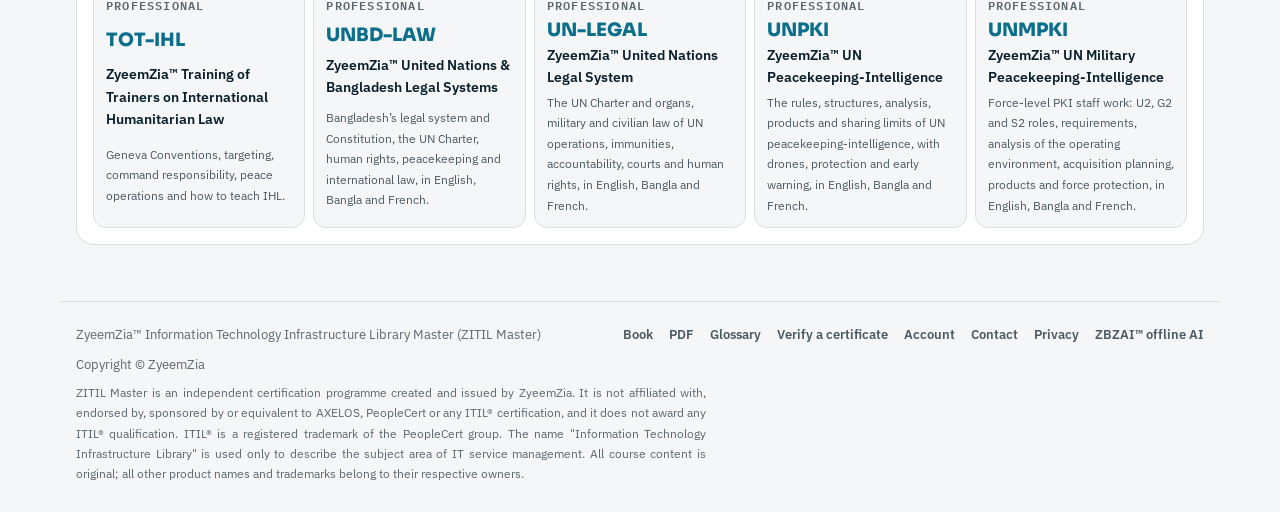
==== commit eff0866e: "Readable sizes: 12px minimum text and even spacing" ====
--- a/index.html
+++ b/index.html
@@ -24,7 +24,7 @@
 <link rel="stylesheet" href="theme.css?v=4720247bf4">
 <link rel="preload" href="fonts/IBMPlexSans-400-latin-a68a20.woff2" as="font" type="font/woff2" crossorigin>
 <link rel="preload" href="fonts/Sora-500-latin-4fa0aa.woff2" as="font" type="font/woff2" crossorigin>
-<link rel="stylesheet" href="app.css?v=385b0e401c">
+<link rel="stylesheet" href="app.css?v=af9be1b363">
 </head>
 <body>
 <header class="topbar">
--- a/app.css
+++ b/app.css
@@ -1,4 +1,6 @@
 /* ZyeemZia certification engine — site styles. Colours and faces come from theme.css (per track). */
+/* Form controls use the page font; browsers otherwise fall back to Arial. */
+button, input, select, textarea { font-family: inherit; }
 * { box-sizing: border-box; }
 [hidden] { display: none !important; }
 html { -webkit-text-size-adjust: 100%; }
@@ -10,7 +12,7 @@
 p { margin: 0; }
 code { font: .9em var(--f-mono); background: var(--surface-2); padding: 1px 6px; border-radius: 5px; }
 .muted { color: var(--ink-2); }
-.eyebrow { font: 600 .72rem/1.2 var(--f-mono); letter-spacing: .14em; text-transform: uppercase; color: var(--accent); }
+.eyebrow { font: 600 .75rem/1.2 var(--f-mono); letter-spacing: .14em; text-transform: uppercase; color: var(--accent); }
 
 /* ---------- chrome ---------- */
 .topbar { position: sticky; top: 0; padding-top: env(safe-area-inset-top, 0px); z-index: 30; background: color-mix(in srgb, var(--bg) 88%, transparent); backdrop-filter: blur(10px) saturate(1.3); -webkit-backdrop-filter: blur(10px) saturate(1.3); border-bottom: 1px solid var(--line); }
@@ -20,7 +22,7 @@
 .brand-mark i { font-style: normal; color: var(--accent); }
 .brand-text { display: flex; flex-direction: column; line-height: 1.15; }
 .brand-text b { font: 700 .92rem var(--f-display); }
-.brand-text small { font: 500 .7rem var(--f-mono); color: var(--ink-2); letter-spacing: .04em; }
+.brand-text small { font: 500 .75rem var(--f-mono); color: var(--ink-2); letter-spacing: .04em; }
 .mainnav { display: flex; gap: 2px; margin-left: 8px; }
 .mainnav a { text-decoration: none; color: var(--ink-2); padding: 7px 10px; border-radius: 9px; font-weight: 500; font-size: .93rem; white-space: nowrap; display: inline-flex; gap: 6px; align-items: center; }
 .mainnav a:hover { background: var(--surface-2); color: var(--ink); }
@@ -76,14 +78,14 @@
 .hero-stats { display: flex; gap: 22px; flex-wrap: wrap; margin-top: 24px; }
 .hero-stats div { display: grid; }
 .hero-stats b { font: 800 1.5rem var(--f-display); color: var(--hero-ink); font-variant-numeric: tabular-nums; }
-.hero-stats span { font: 500 .74rem var(--f-mono); color: var(--hero-ink-2); text-transform: uppercase; letter-spacing: .08em; }
+.hero-stats span { font: 500 .75rem var(--f-mono); color: var(--hero-ink-2); text-transform: uppercase; letter-spacing: .08em; }
 .hero-sig { display: grid; justify-items: center; gap: 8px; }
 .hero-sig .sg { width: 100%; max-width: 360px; height: auto; }
 .hero-sig figcaption { font: 500 .78rem var(--f-mono); color: var(--hero-ink-2); text-align: center; }
 
 .path { display: grid; grid-template-columns: repeat(4, minmax(0, 1fr)); gap: 12px; margin-top: 18px; }
 .path-step { padding: 16px; border-radius: 16px; background: var(--surface); border: 1px solid var(--line); display: grid; gap: 6px; position: relative; }
-.path-step .n { font: 700 .74rem var(--f-mono); color: var(--ink-3); }
+.path-step .n { font: 700 .75rem var(--f-mono); color: var(--ink-3); }
 .path-step b { font: 700 1.02rem var(--f-display); }
 .path-step small { color: var(--ink-2); font-size: .85rem; }
 .path-step.done { border-color: var(--good); }
@@ -97,7 +99,7 @@
 .mod-num { font: 800 1.6rem/1 var(--f-display); color: var(--accent); }
 .mod-card h3 { font-size: 1.02rem; }
 .mod-card p { font-size: .86rem; color: var(--ink-2); }
-.mod-card .meta { display: flex; justify-content: space-between; font: 500 .74rem var(--f-mono); color: var(--ink-3); }
+.mod-card .meta { display: flex; justify-content: space-between; font: 500 .75rem var(--f-mono); color: var(--ink-3); }
 .book-banner { display: grid; grid-template-columns: 180px minmax(0, 1fr); gap: 24px; align-items: center; padding: 20px; border-radius: 20px; background: var(--accent-soft); border: 1px solid var(--line); margin-top: 18px; }
 .bb-cover { aspect-ratio: 3/4; border-radius: 5px 12px 12px 5px; background: var(--hero-bg); color: var(--hero-ink); padding: 14px; display: flex; flex-direction: column; justify-content: space-between; text-decoration: none; box-shadow: inset 7px 0 0 rgba(0,0,0,.25), 0 12px 26px -12px rgba(0,0,0,.5); position: relative; overflow: hidden; transition: transform .2s; }
 .bb-cover:hover { transform: rotate(-2deg) translateY(-3px); }
@@ -105,7 +107,7 @@
 .bb-cover > *:not(.motif) { position: relative; }
 .bb-cover b { font: 800 1.9rem/1 var(--f-display); color: var(--hero-accent); }
 .bb-cover span { font: 600 .82rem/1.3 var(--f-display); }
-.bb-cover small { font: 500 .62rem var(--f-mono); opacity: .8; }
+.bb-cover small { font: 500 .75rem var(--f-mono); opacity: .8; }
 .bb-text { display: grid; gap: 8px; min-width: 0; }
 .bb-text h2 { font-size: 1.35rem; }
 .two { display: grid; grid-template-columns: minmax(0, 1fr) minmax(0, 1fr); gap: 14px; }
@@ -136,7 +138,7 @@
 .blk-title { font-size: 1.12rem; margin-bottom: 8px; }
 .b-text { font-size: 1.04rem; }
 .callout { padding: 14px 16px; border-radius: 14px; border-left: 4px solid var(--c); background: color-mix(in srgb, var(--c) 9%, var(--surface)); }
-.callout .ct { font: 700 .72rem var(--f-mono); letter-spacing: .12em; text-transform: uppercase; color: var(--c); display: block; margin-bottom: 4px; }
+.callout .ct { font: 700 .75rem var(--f-mono); letter-spacing: .12em; text-transform: uppercase; color: var(--c); display: block; margin-bottom: 4px; }
 .callout b.h { display: block; font-family: var(--f-display); margin-bottom: 2px; }
 .callout.insight { --c: var(--accent-2); } .callout.warning { --c: var(--bad); } .callout.example { --c: var(--good); } .callout.pro { --c: var(--accent); } .callout.definition { --c: var(--ink-2); }
 .keypoints { padding: 16px 18px; border-radius: 14px; background: var(--surface); border: 1px solid var(--line); }
@@ -168,7 +170,7 @@
 .flow-i + .flow-i::after { content: ""; position: absolute; left: -7px; top: calc(50% - 4px); border: 5px solid transparent; border-left-color: var(--accent); }
 .flow-i b { font: 700 .92rem var(--f-display); }
 .flow-i span { font-size: .82rem; color: var(--ink-2); }
-.flow-i .k { font: 700 .7rem var(--f-mono); color: var(--accent); }
+.flow-i .k { font: 700 .75rem var(--f-mono); color: var(--accent); }
 .layers { display: grid; gap: 6px; }
 .layer { display: grid; grid-template-columns: 170px minmax(0, 1fr); border-radius: 12px; overflow: hidden; border: 1px solid var(--line); background: var(--surface); }
 .layer > b { background: color-mix(in srgb, var(--accent) calc(var(--d) * 1%), var(--surface)); color: var(--ink); padding: 10px 12px; font: 700 .88rem var(--f-display); display: flex; align-items: center; }
@@ -176,7 +178,7 @@
 .layer .parts span { font: 500 .8rem var(--f-mono); padding: 3px 9px; border-radius: 7px; background: var(--surface-2); border: 1px solid var(--line); }
 .formula { display: grid; grid-template-columns: repeat(auto-fill, minmax(230px, 1fr)); gap: 10px; }
 .fm { padding: 14px; border-radius: 14px; background: var(--surface); border: 1px solid var(--line); display: grid; gap: 4px; }
-.fm small { font: 600 .72rem var(--f-mono); color: var(--ink-3); text-transform: uppercase; letter-spacing: .08em; }
+.fm small { font: 600 .75rem var(--f-mono); color: var(--ink-3); text-transform: uppercase; letter-spacing: .08em; }
 .fm code { font-size: 1rem; background: var(--accent-soft); color: var(--ink); padding: 6px 10px; justify-self: start; max-width: 100%; overflow-wrap: anywhere; white-space: normal; }
 .fm p { font-size: .88rem; color: var(--ink-2); }
 .case { border-radius: 16px; border: 1px solid var(--line); background: var(--surface); overflow: hidden; }
@@ -286,19 +288,19 @@
 .sg-node circle { fill: var(--sg-node); stroke: var(--sg-accent); stroke-width: 2; transition: transform .15s; }
 .sg-node.done circle { fill: var(--sg-accent); }
 .sg-node.done text { fill: var(--sg-node); }
-.sg-node .sg-n { font-size: 11px; fill: var(--sg-ink-2); font-weight: 600; }
+.sg-node .sg-n { font-size: 12px; fill: var(--sg-ink-2); font-weight: 600; }
 .sg-node .sg-c { font-size: 12px; fill: var(--sg-ink); font-weight: 700; }
 a.sg-node:hover circle, a.sg-layer:hover rect { stroke-width: 3.5; }
 .sg-title { font: 800 30px var(--f-display) !important; fill: var(--sg-ink); }
 .sg-sub { font-size: 12px; fill: var(--sg-ink-2); letter-spacing: .12em; text-transform: uppercase; }
 .sg-layer rect { fill: var(--sg-node); stroke: var(--sg-accent); stroke-width: 1.5; }
 .sg-layer.done rect { fill: color-mix(in srgb, var(--sg-accent) 30%, var(--sg-node)); }
-.sg-layer .sg-n { font-size: 11px; fill: var(--sg-ink-2); }
+.sg-layer .sg-n { font-size: 12px; fill: var(--sg-ink-2); }
 .sg-layer .sg-c { font-size: 13px; font-weight: 700; fill: var(--sg-ink); }
-.sg-layer .sg-t { font-size: 10.5px; fill: var(--sg-ink-2); }
+.sg-layer .sg-t { font-size: 12px; fill: var(--sg-ink-2); }
 .sg-trust rect { fill: none; stroke: var(--sg-accent-2); stroke-width: 2.5; stroke-dasharray: 8 5; }
 .sg-trust.done rect { stroke-dasharray: none; }
-.sg-trust text { font-size: 11.5px; font-weight: 700; fill: var(--sg-accent-2); }
+.sg-trust text { font-size: 12px; font-weight: 700; fill: var(--sg-accent-2); }
 
 .toast { position: fixed; left: 50%; transform: translateX(-50%); bottom: calc(24px + env(safe-area-inset-bottom, 0px)); z-index: 70; background: var(--ink); color: var(--bg); padding: 10px 18px; border-radius: 12px; font-size: .92rem; max-width: calc(100% - 32px); }
 .confetti { position: fixed; inset: 0; width: 100%; height: 100%; pointer-events: none; z-index: 80; }
@@ -311,13 +313,14 @@
 @media (max-width: 860px) {
   .mainnav { display: none; }
   .tabbar { display: grid; grid-template-columns: repeat(5, minmax(0, 1fr)); position: fixed; left: 0; right: 0; bottom: 0; z-index: 40; background: var(--surface); border-top: 1px solid var(--line); padding-bottom: env(safe-area-inset-bottom, 0px); padding-left: env(safe-area-inset-left, 0px); padding-right: env(safe-area-inset-right, 0px); }
-  .tabbar a { display: flex; flex-direction: column; align-items: center; gap: 2px; padding: 8px 2px 7px; text-decoration: none; color: var(--ink-2); font-size: .7rem; font-weight: 600; }
+  .tabbar a { display: flex; flex-direction: column; align-items: center; gap: 2px; padding: 8px 2px 7px; text-decoration: none; color: var(--ink-2); font-size: .75rem; font-weight: 600; }
   .tabbar a[aria-current="page"] { color: var(--accent); }
   .site-foot { padding-bottom: calc(84px + env(safe-area-inset-bottom, 0px)); }
   .toast { bottom: calc(80px + env(safe-area-inset-bottom, 0px)); }
   .hero { grid-template-columns: 1fr; padding: 24px; }
   .path, .rules { grid-template-columns: repeat(2, minmax(0, 1fr)); }
-  .two { grid-template-columns: 1fr; }
+  .two { grid-template-columns: minmax(0, 1fr); }
+  .list-card .chip { white-space: normal; }
 }
 @media (max-width: 560px) {
   .mod-grid { grid-template-columns: 1fr; }
@@ -354,7 +357,7 @@
 .sn-in input { padding: 11px 14px; border-radius: 11px; border: 1px solid var(--line); background: var(--bg); color: var(--ink); font: 600 1.05rem var(--f-mono); }
 .sn-grid { display: grid; grid-template-columns: repeat(auto-fill, minmax(170px, 1fr)); gap: 8px; }
 .sn-grid div { padding: 10px 12px; border-radius: 10px; background: var(--surface-2); display: grid; gap: 2px; min-width: 0; }
-.sn-grid small { font: 600 .7rem var(--f-mono); color: var(--ink-3); text-transform: uppercase; letter-spacing: .06em; }
+.sn-grid small { font: 600 .75rem var(--f-mono); color: var(--ink-3); text-transform: uppercase; letter-spacing: .06em; }
 .sn-grid b { font: 600 .95rem var(--f-mono); overflow-wrap: anywhere; }
 /* ---------- academy ladder ---------- */
 .academy { display: grid; grid-template-columns: minmax(0, 2.4fr) minmax(0, 1fr); gap: 14px; }
@@ -371,7 +374,7 @@
 .ac-card.soon b { color: var(--ink-2); }
 .ac-card.soon .chip { justify-self: start; }
 .ac-card b { font: 800 1.15rem var(--f-display); color: var(--accent); }
-.ac-lv { font: 600 .68rem var(--f-mono); text-transform: uppercase; letter-spacing: .1em; color: var(--ink-3); }
+.ac-lv { font: 600 .75rem var(--f-mono); text-transform: uppercase; letter-spacing: .1em; color: var(--ink-3); }
 .ac-n { font-size: .85rem; font-weight: 600; }
 .ac-card small { font-size: .78rem; color: var(--ink-2); }
 .ac-card .chip { justify-self: start; margin-top: 4px; }
@@ -383,7 +386,7 @@
 .sg-node rect, .sg-node polygon { fill: var(--sg-node); stroke: var(--sg-accent); stroke-width: 2; }
 .sg-node.done rect, .sg-node.done polygon { fill: color-mix(in srgb, var(--sg-accent) 35%, var(--sg-node)); }
 .sg-path text, .sg-hex text, .sg-blueprint text { text-anchor: middle; }
-.sg-path .sg-n, .sg-hex .sg-n, .sg-blueprint .sg-n { font-size: 10px; fill: var(--sg-ink-2); letter-spacing: .08em; }
+.sg-path .sg-n, .sg-hex .sg-n, .sg-blueprint .sg-n { font-size: 12px; fill: var(--sg-ink-2); letter-spacing: .08em; }
 .sg-path .sg-c, .sg-hex .sg-c, .sg-blueprint .sg-c { font-size: 12.5px; font-weight: 700; fill: var(--sg-ink); }
 a.sg-node:hover rect, a.sg-node:hover polygon { stroke-width: 3.5; }
 .sg-dim { stroke: var(--sg-accent-2); stroke-width: 1.2; }
@@ -480,41 +483,41 @@
 .fig .k-attacker .ic { stroke: var(--bad); } .fig .k-attacker .f-soft { fill: var(--bad-soft); }
 .fig .k-cloud .ic, .fig .k-model .ic { stroke: var(--accent-2); } .fig .k-cloud .f-soft, .fig .k-model .f-soft { fill: var(--accent-2-soft); } .fig .k-model .f-ac { fill: var(--accent-2); }
 .fig .lbl { font-size: 13px; font-weight: 700; text-anchor: middle; }
-.fig .sub { font: 11px var(--f-mono); fill: var(--ink-2); text-anchor: middle; }
+.fig .sub { font: 12px var(--f-mono); fill: var(--ink-2); text-anchor: middle; }
 .fig .lnk { stroke: var(--ink-3); stroke-width: 2.2; fill: none; }
 .fig .lnk.dashed { stroke-dasharray: 7 5; } .fig .lnk.wireless { stroke-dasharray: 2 6; stroke-linecap: round; }
 .fig .lnk.tunnel { stroke: var(--accent-2); stroke-width: 3; stroke-dasharray: 10 6; } .fig .lnk.bold { stroke-width: 4.5; } .fig .lnk.attack { stroke: var(--bad); stroke-dasharray: 7 5; }
-.fig .lnk-t { font: 10.5px var(--f-mono); fill: var(--ink-2); text-anchor: middle; }
-.fig .lnk-e { font: 600 10px var(--f-mono); fill: var(--accent); text-anchor: middle; }
+.fig .lnk-t { font: 12px var(--f-mono); fill: var(--ink-2); text-anchor: middle; }
+.fig .lnk-e { font: 600 12px var(--f-mono); fill: var(--accent); text-anchor: middle; }
 .fig .zone rect { fill: var(--surface-2); stroke: var(--line); stroke-width: 1.5; stroke-dasharray: 6 5; }
 .fig .zone.t-accent rect { fill: var(--accent-soft); stroke: var(--accent); } .fig .zone.t-warn rect { fill: var(--warn-soft); stroke: var(--warn); }
 .fig .zone.t-bad rect { fill: var(--bad-soft); stroke: var(--bad); } .fig .zone.t-good rect { fill: var(--good-soft); stroke: var(--good); }
-.fig .zone-t { font: 700 10px var(--f-mono); letter-spacing: .1em; text-transform: uppercase; fill: var(--ink-2); }
+.fig .zone-t { font: 700 12px var(--f-mono); letter-spacing: .1em; text-transform: uppercase; fill: var(--ink-2); }
 /* sequence */
 .fig .life { stroke: var(--line); stroke-width: 2; stroke-dasharray: 4 5; }
 .fig .actor { fill: var(--accent-soft); stroke: var(--accent); stroke-width: 1.5; }
 .fig .actor-t { font-size: 13px; font-weight: 700; text-anchor: middle; }
 .fig .msg { stroke: var(--ink-2); stroke-width: 2; fill: none; } .fig .msg.reply { stroke-dasharray: 6 4; }
 .fig .msg-t { font-size: 12.5px; font-weight: 600; text-anchor: middle; }
-.fig .msg-n { font: 10.5px var(--f-mono); fill: var(--ink-3); text-anchor: middle; }
-.fig .seq-n { fill: var(--accent); } .fig .seq-nt { font: 700 9.5px var(--f-mono); fill: var(--accent-ink); text-anchor: middle; }
+.fig .msg-n { font: 12px var(--f-mono); fill: var(--ink-3); text-anchor: middle; }
+.fig .seq-n { fill: var(--accent); } .fig .seq-nt { font: 700 12px var(--f-mono); fill: var(--accent-ink); text-anchor: middle; }
 /* packet */
 .fig .pk { fill: var(--accent-soft); stroke: var(--surface); stroke-width: 2; } .fig .pk.alt { fill: var(--surface-2); }
-.fig .pk-t { font-weight: 700; text-anchor: middle; } .fig .pk-b { font: 9.5px var(--f-mono); fill: var(--ink-3); text-anchor: middle; }
-.fig .bit-t { font: 10px var(--f-mono); fill: var(--ink-3); } .fig .bit-k { stroke: var(--line); stroke-width: 1; }
+.fig .pk-t { font-weight: 700; text-anchor: middle; } .fig .pk-b { font: 12px var(--f-mono); fill: var(--ink-3); text-anchor: middle; }
+.fig .bit-t { font: 12px var(--f-mono); fill: var(--ink-3); } .fig .bit-k { stroke: var(--line); stroke-width: 1; }
 /* cycle */
 .fig .cyc-ring { fill: none; stroke: var(--line); stroke-width: 1; stroke-dasharray: 2 6; }
 .fig .cyc-arc { fill: none; stroke: var(--accent); stroke-width: 2.4; stroke-linecap: round; } .fig-cycle .arw { fill: var(--accent); }
 .fig .cyc-p { fill: var(--surface); stroke: var(--accent); stroke-width: 1.8; }
 .fig .cyc-t { font-size: 13px; font-weight: 700; text-anchor: middle; }
-.fig .cyc-n { fill: var(--accent); } .fig .cyc-nt { font: 700 11px var(--f-mono); fill: var(--accent-ink); text-anchor: middle; }
+.fig .cyc-n { fill: var(--accent); } .fig .cyc-nt { font: 700 12px var(--f-mono); fill: var(--accent-ink); text-anchor: middle; }
 .fig .cyc-c { fill: var(--accent-soft); } .fig .cyc-ct { font-size: 14px; font-weight: 800; fill: var(--accent); text-anchor: middle; }
 .fig-legend { margin: 12px 0 0; padding-left: 1.4em; display: grid; gap: 4px; font-size: .9rem; color: var(--ink-2); }
 .fig-legend b { color: var(--ink); }
 /* chart */
 .fig .grid { stroke: var(--line); stroke-width: 1; } .fig .grid.zero { stroke: var(--ink-3); }
-.fig .ax-t { font: 11px var(--f-mono); fill: var(--ink-2); text-anchor: middle; } .fig .ax-l { font: 600 11px var(--f-body); fill: var(--ink-2); text-anchor: middle; }
-.fig .val { font: 600 10.5px var(--f-mono); fill: var(--ink); text-anchor: middle; } .fig .lg-t { font-size: 12px; fill: var(--ink-2); }
+.fig .ax-t { font: 12px var(--f-mono); fill: var(--ink-2); text-anchor: middle; } .fig .ax-l { font: 600 12px var(--f-body); fill: var(--ink-2); text-anchor: middle; }
+.fig .val { font: 600 12px var(--f-mono); fill: var(--ink); text-anchor: middle; } .fig .lg-t { font-size: 12px; fill: var(--ink-2); }
 .fig .cbar.s0, .fig .dot.s0 { fill: var(--accent); } .fig .cbar.s1, .fig .dot.s1 { fill: var(--accent-2); } .fig .cbar.s2, .fig .dot.s2 { fill: var(--warn); } .fig .cbar.s3, .fig .dot.s3 { fill: var(--ink-3); }
 .fig .ln { fill: none; stroke-width: 2.6; stroke-linejoin: round; } .fig .ln.s0 { stroke: var(--accent); } .fig .ln.s1 { stroke: var(--accent-2); } .fig .ln.s2 { stroke: var(--warn); } .fig .ln.s3 { stroke: var(--ink-3); }
 /* timeline */
@@ -522,7 +525,7 @@
 .tl::before { content: ""; position: absolute; left: 6px; right: 6px; top: 7px; height: 3px; border-radius: 3px; background: linear-gradient(90deg, var(--accent), var(--accent-2)); }
 .tl li { position: relative; min-width: 0; }
 .tl li::before { content: ""; position: absolute; top: -21px; left: 0; width: 11px; height: 11px; border-radius: 50%; background: var(--surface); border: 3px solid var(--accent); }
-.tl-when { display: block; font: 700 .72rem var(--f-mono); letter-spacing: .06em; color: var(--accent); text-transform: uppercase; }
+.tl-when { display: block; font: 700 .75rem var(--f-mono); letter-spacing: .06em; color: var(--accent); text-transform: uppercase; }
 .tl b { display: block; font-family: var(--f-display); font-size: .95rem; line-height: 1.3; margin: 2px 0 3px; }
 .tl p { margin: 0; font-size: .86rem; color: var(--ink-2); line-height: 1.45; }
 .tl.tl-v { grid-template-columns: minmax(0, 1fr); padding: 0 0 0 26px; gap: 12px; }
@@ -531,13 +534,13 @@
 /* matrix */
 .mx { display: grid; grid-template-columns: 26px minmax(0, 1fr); gap: 6px 8px; }
 .mx-y { display: flex; align-items: center; justify-content: center; }
-.mx-y span { writing-mode: vertical-rl; transform: rotate(180deg); font: 700 .7rem var(--f-mono); letter-spacing: .1em; text-transform: uppercase; color: var(--ink-3); white-space: nowrap; }
+.mx-y span { writing-mode: vertical-rl; transform: rotate(180deg); font: 700 .75rem var(--f-mono); letter-spacing: .1em; text-transform: uppercase; color: var(--ink-3); white-space: nowrap; }
 .mx-grid { display: grid; grid-template-columns: minmax(0, 1fr) minmax(0, 1fr); gap: 8px; }
 .mx-q { border: 1px solid var(--line); border-radius: 12px; padding: 12px 14px; background: var(--surface-2); min-width: 0; }
 .mx-q.q1 { background: var(--accent-soft); border-color: var(--accent); }
 .mx-q b { display: block; font-family: var(--f-display); font-size: .95rem; margin-bottom: 4px; }
 .mx-q ul { margin: 0; padding-left: 1.1em; font-size: .86rem; color: var(--ink-2); line-height: 1.45; }
-.mx-x { grid-column: 2; text-align: center; font: 700 .7rem var(--f-mono); letter-spacing: .1em; text-transform: uppercase; color: var(--ink-3); }
+.mx-x { grid-column: 2; text-align: center; font: 700 .75rem var(--f-mono); letter-spacing: .1em; text-transform: uppercase; color: var(--ink-3); }
 /* tree */
 .tree, .tree ul { list-style: none; margin: 0; padding: 0; display: flex; justify-content: center; }
 /* as wide as the space allows, never narrower than its words; wider trees scroll from the left edge */
@@ -576,4 +579,4 @@
   .tree > li::before, .tree > li::after { display: none !important; }
   .tr-n { display: inline-block; text-align: left; max-width: 100%; }
 }
-.fig:has(.fig-scroll.more)::after { content: "↔  Swipe sideways to see the whole diagram"; display: block; margin-top: 8px; font: 600 .72rem var(--f-mono); letter-spacing: .04em; color: var(--ink-3); }
+.fig:has(.fig-scroll.more)::after { content: "↔  Swipe sideways to see the whole diagram"; display: block; margin-top: 8px; font: 600 .75rem var(--f-mono); letter-spacing: .04em; color: var(--ink-3); }
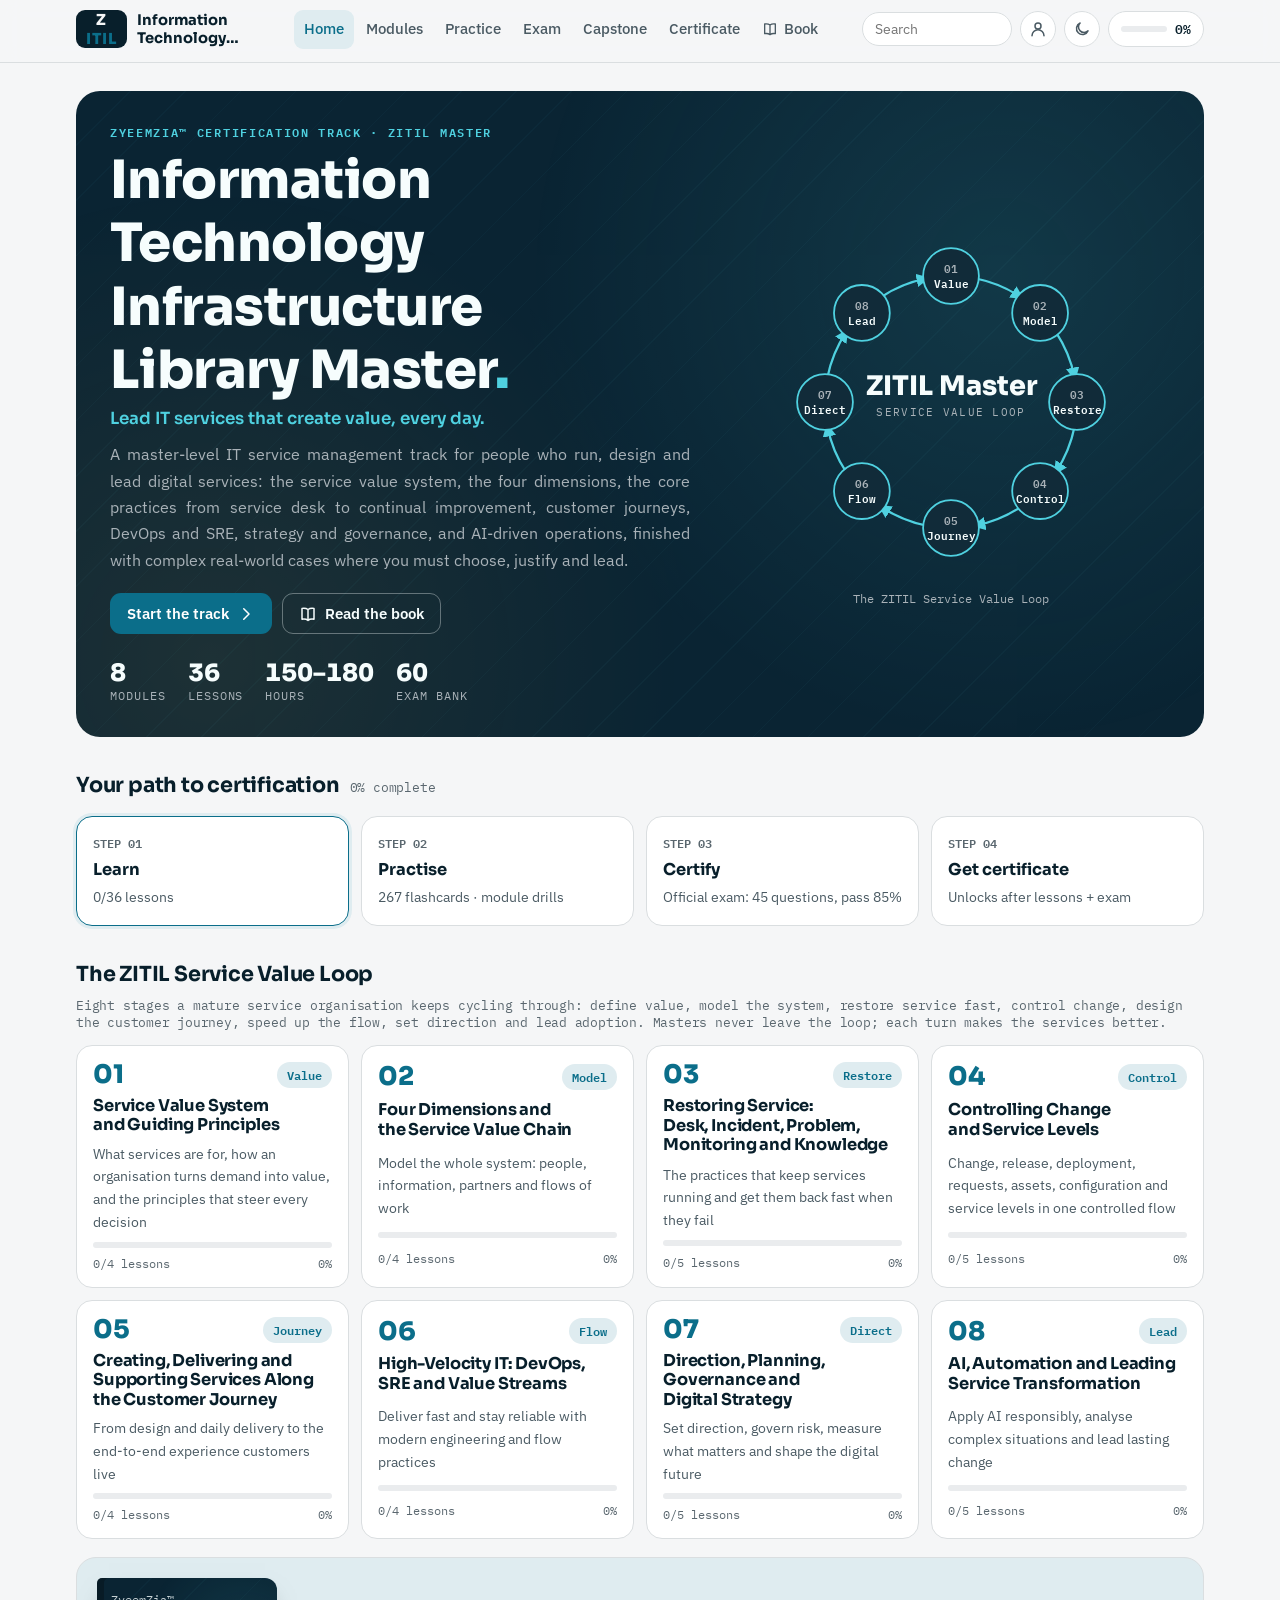
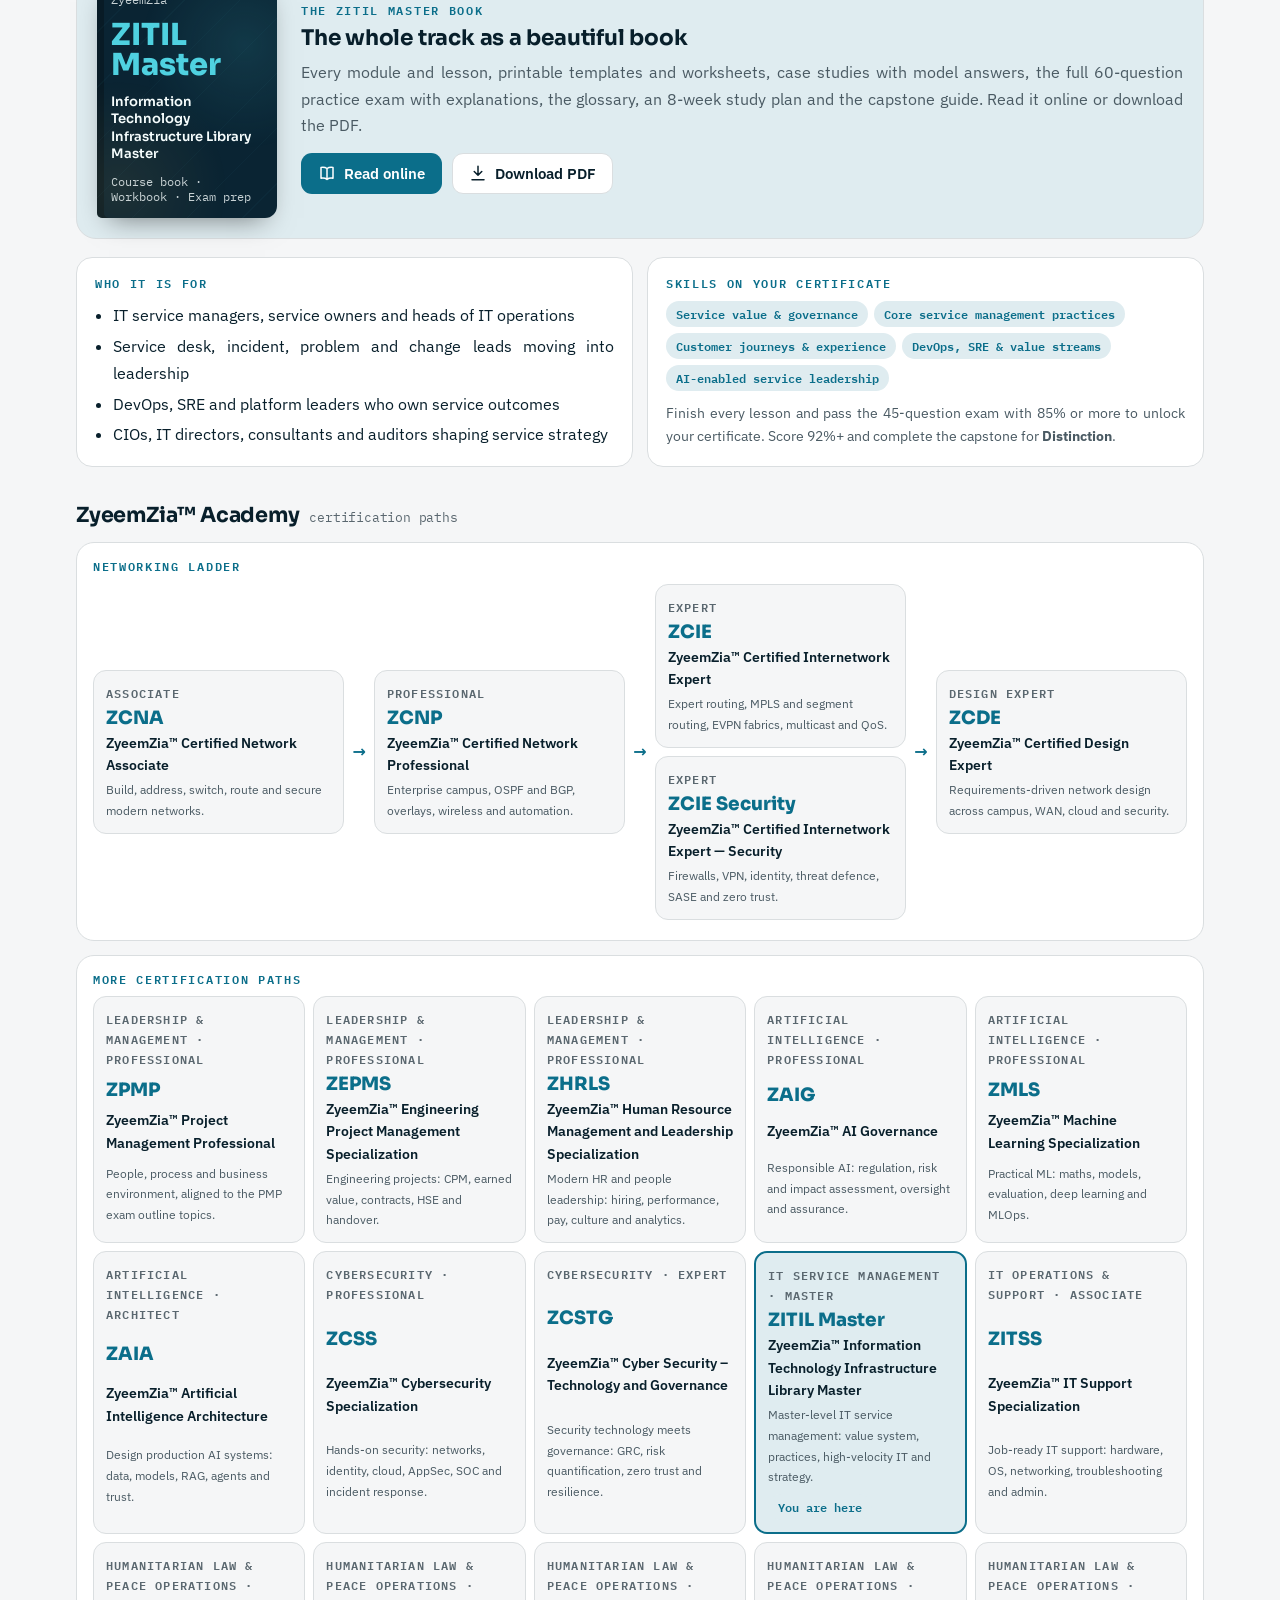
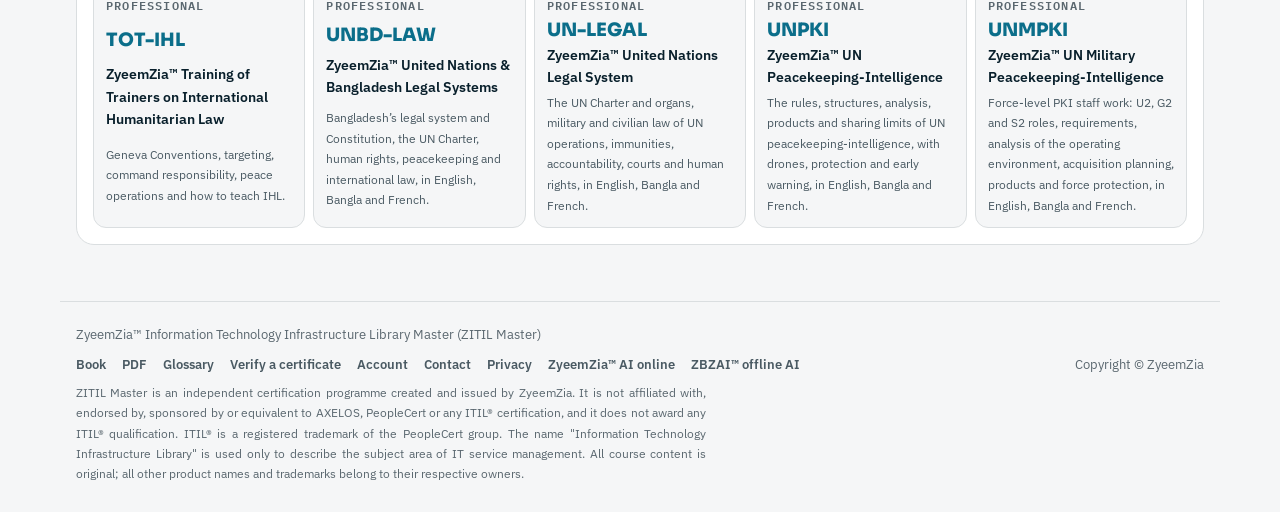
==== commit dc5cf851: "Footer: ZyeemZia AI online and ZBZAI offline AI links side by side" ====
--- a/index.html
+++ b/index.html
@@ -24,7 +24,7 @@
 <link rel="stylesheet" href="theme.css?v=4720247bf4">
 <link rel="preload" href="fonts/IBMPlexSans-400-latin-a68a20.woff2" as="font" type="font/woff2" crossorigin>
 <link rel="preload" href="fonts/Sora-500-latin-4fa0aa.woff2" as="font" type="font/woff2" crossorigin>
-<link rel="stylesheet" href="app.css?v=af9be1b363">
+<link rel="stylesheet" href="app.css?v=2059a68e38">
 </head>
 <body>
 <header class="topbar">
@@ -43,7 +43,7 @@
 </header>
 <main id="view" class="view" tabindex="-1"><div class="boot" aria-label="Loading the course"><i></i><i></i><i></i></div></main>
 <footer class="site-foot">
-  <div class="row"><span>ZyeemZia™ Information Technology Infrastructure Library Master (ZITIL Master)</span><span style="display:flex;gap:16px;flex-wrap:wrap"><a href="book.html" target="_blank" rel="noopener">Book</a><a href="ZITIL-Master-Book.pdf" download>PDF</a><a href="#glossary">Glossary</a><a href="#verify/">Verify a certificate</a><a href="#account">Account</a><a href="#contact">Contact</a><a href="privacy.html">Privacy</a><a href="https://zbzai.zyeemzia.com/" target="_blank" rel="noopener">ZBZAI™ offline AI</a></span><span>Copyright © ZyeemZia</span></div>
+  <div class="row"><span>ZyeemZia™ Information Technology Infrastructure Library Master (ZITIL Master)</span><span style="display:flex;gap:16px;flex-wrap:wrap"><a href="book.html" target="_blank" rel="noopener">Book</a><a href="ZITIL-Master-Book.pdf" download>PDF</a><a href="#glossary">Glossary</a><a href="#verify/">Verify a certificate</a><a href="#account">Account</a><a href="#contact">Contact</a><a href="privacy.html">Privacy</a><a href="https://ai.zyeemzia.com/" target="_blank" rel="noopener">ZyeemZia™ AI online</a><a href="https://zbzai.zyeemzia.com/" target="_blank" rel="noopener">ZBZAI™ offline AI</a></span><span>Copyright © ZyeemZia</span></div>
   <p class="disc" id="disc"></p>
 </footer>
 <nav class="tabbar" id="tabbar" aria-label="Main mobile"></nav>
--- a/app.css
+++ b/app.css
@@ -1,6 +1,8 @@
 /* ZyeemZia certification engine — site styles. Colours and faces come from theme.css (per track). */
 /* Form controls use the page font; browsers otherwise fall back to Arial. */
 button, input, select, textarea { font-family: inherit; }
+/* Small print never drops below 12px on screen. */
+small { font-size: max(12px, .85em); }
 * { box-sizing: border-box; }
 [hidden] { display: none !important; }
 html { -webkit-text-size-adjust: 100%; }
@@ -12,7 +14,7 @@
 p { margin: 0; }
 code { font: .9em var(--f-mono); background: var(--surface-2); padding: 1px 6px; border-radius: 5px; }
 .muted { color: var(--ink-2); }
-.eyebrow { font: 600 .75rem/1.2 var(--f-mono); letter-spacing: .14em; text-transform: uppercase; color: var(--accent); }
+.eyebrow { font: 600 max(12px, .75rem)/1.2 var(--f-mono); letter-spacing: .14em; text-transform: uppercase; color: var(--accent); }
 
 /* ---------- chrome ---------- */
 .topbar { position: sticky; top: 0; padding-top: env(safe-area-inset-top, 0px); z-index: 30; background: color-mix(in srgb, var(--bg) 88%, transparent); backdrop-filter: blur(10px) saturate(1.3); -webkit-backdrop-filter: blur(10px) saturate(1.3); border-bottom: 1px solid var(--line); }
@@ -22,7 +24,7 @@
 .brand-mark i { font-style: normal; color: var(--accent); }
 .brand-text { display: flex; flex-direction: column; line-height: 1.15; }
 .brand-text b { font: 700 .92rem var(--f-display); }
-.brand-text small { font: 500 .75rem var(--f-mono); color: var(--ink-2); letter-spacing: .04em; }
+.brand-text small { font: 500 max(12px, .75rem) var(--f-mono); color: var(--ink-2); letter-spacing: .04em; }
 .mainnav { display: flex; gap: 2px; margin-left: 8px; }
 .mainnav a { text-decoration: none; color: var(--ink-2); padding: 7px 10px; border-radius: 9px; font-weight: 500; font-size: .93rem; white-space: nowrap; display: inline-flex; gap: 6px; align-items: center; }
 .mainnav a:hover { background: var(--surface-2); color: var(--ink); }
@@ -40,7 +42,7 @@
 .site-foot { max-width: 1160px; margin: 0 auto; padding-block: 22px 28px; padding-left: max(16px, env(safe-area-inset-left, 0px)); padding-right: max(16px, env(safe-area-inset-right, 0px)); border-top: 1px solid var(--line); color: var(--ink-3); font-size: .82rem; display: grid; gap: 8px; }
 .site-foot .row { display: flex; gap: 8px 18px; flex-wrap: wrap; justify-content: space-between; }
 .site-foot a { color: var(--ink-2); text-decoration: none; font-weight: 600; }
-.site-foot .disc { font-size: .76rem; max-width: 90ch; }
+.site-foot .disc { font-size: max(12px, .76rem); max-width: 90ch; }
 
 /* ---------- common ---------- */
 .btn { display: inline-flex; align-items: center; justify-content: center; gap: 8px; border: 1px solid var(--line); background: var(--surface); color: var(--ink); padding: 10px 16px; border-radius: 11px; cursor: pointer; font-weight: 600; text-decoration: none; font-size: .95rem; line-height: 1.25; }
@@ -51,7 +53,7 @@
 .btn-ghost { background: none; border-color: transparent; color: var(--ink-2); }
 .btn-sm { padding: 6px 11px; font-size: .85rem; border-radius: 9px; }
 .btn[disabled] { opacity: .45; cursor: not-allowed; }
-.chip { display: inline-flex; align-items: center; gap: 5px; padding: 3px 10px; border-radius: 999px; font: 600 .76rem var(--f-mono); background: var(--surface-2); color: var(--ink-2); white-space: nowrap; }
+.chip { display: inline-flex; align-items: center; gap: 5px; padding: 3px 10px; border-radius: 999px; font: 600 max(12px, .76rem) var(--f-mono); background: var(--surface-2); color: var(--ink-2); white-space: nowrap; }
 .chip.ok { background: var(--good-soft); color: var(--good); }
 .chip.acc { background: var(--accent-soft); color: var(--accent); }
 .chips { display: flex; flex-wrap: wrap; gap: 6px; }
@@ -78,14 +80,14 @@
 .hero-stats { display: flex; gap: 22px; flex-wrap: wrap; margin-top: 24px; }
 .hero-stats div { display: grid; }
 .hero-stats b { font: 800 1.5rem var(--f-display); color: var(--hero-ink); font-variant-numeric: tabular-nums; }
-.hero-stats span { font: 500 .75rem var(--f-mono); color: var(--hero-ink-2); text-transform: uppercase; letter-spacing: .08em; }
+.hero-stats span { font: 500 max(12px, .75rem) var(--f-mono); color: var(--hero-ink-2); text-transform: uppercase; letter-spacing: .08em; }
 .hero-sig { display: grid; justify-items: center; gap: 8px; }
 .hero-sig .sg { width: 100%; max-width: 360px; height: auto; }
-.hero-sig figcaption { font: 500 .78rem var(--f-mono); color: var(--hero-ink-2); text-align: center; }
+.hero-sig figcaption { font: 500 max(12px, .78rem) var(--f-mono); color: var(--hero-ink-2); text-align: center; }
 
 .path { display: grid; grid-template-columns: repeat(4, minmax(0, 1fr)); gap: 12px; margin-top: 18px; }
 .path-step { padding: 16px; border-radius: 16px; background: var(--surface); border: 1px solid var(--line); display: grid; gap: 6px; position: relative; }
-.path-step .n { font: 700 .75rem var(--f-mono); color: var(--ink-3); }
+.path-step .n { font: 700 max(12px, .75rem) var(--f-mono); color: var(--ink-3); }
 .path-step b { font: 700 1.02rem var(--f-display); }
 .path-step small { color: var(--ink-2); font-size: .85rem; }
 .path-step.done { border-color: var(--good); }
@@ -99,7 +101,7 @@
 .mod-num { font: 800 1.6rem/1 var(--f-display); color: var(--accent); }
 .mod-card h3 { font-size: 1.02rem; }
 .mod-card p { font-size: .86rem; color: var(--ink-2); }
-.mod-card .meta { display: flex; justify-content: space-between; font: 500 .75rem var(--f-mono); color: var(--ink-3); }
+.mod-card .meta { display: flex; justify-content: space-between; font: 500 max(12px, .75rem) var(--f-mono); color: var(--ink-3); }
 .book-banner { display: grid; grid-template-columns: 180px minmax(0, 1fr); gap: 24px; align-items: center; padding: 20px; border-radius: 20px; background: var(--accent-soft); border: 1px solid var(--line); margin-top: 18px; }
 .bb-cover { aspect-ratio: 3/4; border-radius: 5px 12px 12px 5px; background: var(--hero-bg); color: var(--hero-ink); padding: 14px; display: flex; flex-direction: column; justify-content: space-between; text-decoration: none; box-shadow: inset 7px 0 0 rgba(0,0,0,.25), 0 12px 26px -12px rgba(0,0,0,.5); position: relative; overflow: hidden; transition: transform .2s; }
 .bb-cover:hover { transform: rotate(-2deg) translateY(-3px); }
@@ -107,7 +109,7 @@
 .bb-cover > *:not(.motif) { position: relative; }
 .bb-cover b { font: 800 1.9rem/1 var(--f-display); color: var(--hero-accent); }
 .bb-cover span { font: 600 .82rem/1.3 var(--f-display); }
-.bb-cover small { font: 500 .75rem var(--f-mono); opacity: .8; }
+.bb-cover small { font: 500 max(12px, .75rem) var(--f-mono); opacity: .8; }
 .bb-text { display: grid; gap: 8px; min-width: 0; }
 .bb-text h2 { font-size: 1.35rem; }
 .two { display: grid; grid-template-columns: minmax(0, 1fr) minmax(0, 1fr); gap: 14px; }
@@ -138,7 +140,7 @@
 .blk-title { font-size: 1.12rem; margin-bottom: 8px; }
 .b-text { font-size: 1.04rem; }
 .callout { padding: 14px 16px; border-radius: 14px; border-left: 4px solid var(--c); background: color-mix(in srgb, var(--c) 9%, var(--surface)); }
-.callout .ct { font: 700 .75rem var(--f-mono); letter-spacing: .12em; text-transform: uppercase; color: var(--c); display: block; margin-bottom: 4px; }
+.callout .ct { font: 700 max(12px, .75rem) var(--f-mono); letter-spacing: .12em; text-transform: uppercase; color: var(--c); display: block; margin-bottom: 4px; }
 .callout b.h { display: block; font-family: var(--f-display); margin-bottom: 2px; }
 .callout.insight { --c: var(--accent-2); } .callout.warning { --c: var(--bad); } .callout.example { --c: var(--good); } .callout.pro { --c: var(--accent); } .callout.definition { --c: var(--ink-2); }
 .keypoints { padding: 16px 18px; border-radius: 14px; background: var(--surface); border: 1px solid var(--line); }
@@ -148,7 +150,7 @@
 .tbl { overflow-x: auto; border: 1px solid var(--line); border-radius: 14px; background: var(--surface); }
 table { width: 100%; border-collapse: collapse; font-size: .93rem; }
 th, td { text-align: left; padding: 9px 12px; border-bottom: 1px solid var(--line); vertical-align: top; }
-th { background: var(--surface-2); font: 600 .78rem var(--f-mono); letter-spacing: .04em; color: var(--ink-2); text-transform: uppercase; }
+th { background: var(--surface-2); font: 600 max(12px, .78rem) var(--f-mono); letter-spacing: .04em; color: var(--ink-2); text-transform: uppercase; }
 tr:last-child td { border-bottom: 0; }
 .steps { margin: 0; padding: 0; list-style: none; counter-reset: st; display: grid; gap: 10px; }
 .steps li { counter-increment: st; display: grid; grid-template-columns: 38px minmax(0, 1fr); gap: 12px; padding: 12px 14px; border-radius: 14px; background: var(--surface); border: 1px solid var(--line); }
@@ -170,7 +172,7 @@
 .flow-i + .flow-i::after { content: ""; position: absolute; left: -7px; top: calc(50% - 4px); border: 5px solid transparent; border-left-color: var(--accent); }
 .flow-i b { font: 700 .92rem var(--f-display); }
 .flow-i span { font-size: .82rem; color: var(--ink-2); }
-.flow-i .k { font: 700 .75rem var(--f-mono); color: var(--accent); }
+.flow-i .k { font: 700 max(12px, .75rem) var(--f-mono); color: var(--accent); }
 .layers { display: grid; gap: 6px; }
 .layer { display: grid; grid-template-columns: 170px minmax(0, 1fr); border-radius: 12px; overflow: hidden; border: 1px solid var(--line); background: var(--surface); }
 .layer > b { background: color-mix(in srgb, var(--accent) calc(var(--d) * 1%), var(--surface)); color: var(--ink); padding: 10px 12px; font: 700 .88rem var(--f-display); display: flex; align-items: center; }
@@ -178,7 +180,7 @@
 .layer .parts span { font: 500 .8rem var(--f-mono); padding: 3px 9px; border-radius: 7px; background: var(--surface-2); border: 1px solid var(--line); }
 .formula { display: grid; grid-template-columns: repeat(auto-fill, minmax(230px, 1fr)); gap: 10px; }
 .fm { padding: 14px; border-radius: 14px; background: var(--surface); border: 1px solid var(--line); display: grid; gap: 4px; }
-.fm small { font: 600 .75rem var(--f-mono); color: var(--ink-3); text-transform: uppercase; letter-spacing: .08em; }
+.fm small { font: 600 max(12px, .75rem) var(--f-mono); color: var(--ink-3); text-transform: uppercase; letter-spacing: .08em; }
 .fm code { font-size: 1rem; background: var(--accent-soft); color: var(--ink); padding: 6px 10px; justify-self: start; max-width: 100%; overflow-wrap: anywhere; white-space: normal; }
 .fm p { font-size: .88rem; color: var(--ink-2); }
 .case { border-radius: 16px; border: 1px solid var(--line); background: var(--surface); overflow: hidden; }
@@ -220,7 +222,7 @@
 .opts { display: grid; gap: 8px; }
 .opt { text-align: left; border: 1.5px solid var(--line); background: var(--bg); border-radius: 12px; padding: 11px 14px; cursor: pointer; display: grid; grid-template-columns: 28px minmax(0, 1fr); gap: 10px; align-items: start; }
 .opt:hover:not([disabled]) { border-color: var(--accent); }
-.opt .k { width: 26px; height: 26px; border-radius: 50%; background: var(--surface-2); display: grid; place-items: center; font: 700 .78rem var(--f-mono); }
+.opt .k { width: 26px; height: 26px; border-radius: 50%; background: var(--surface-2); display: grid; place-items: center; font: 700 max(12px, .78rem) var(--f-mono); }
 .opt.ok { border-color: var(--good); background: var(--good-soft); } .opt.ok .k { background: var(--good); color: var(--on-status, #fff); }
 .opt.no { border-color: var(--bad); background: var(--bad-soft); } .opt.no .k { background: var(--bad); color: var(--on-status, #fff); }
 .opt.sel { border-color: var(--accent); background: var(--accent-soft); } .opt.sel .k { background: var(--accent); color: var(--accent-ink); }
@@ -237,7 +239,7 @@
 .exam-bar { position: sticky; top: calc(env(safe-area-inset-top, 0px) + 62px); z-index: 5; display: flex; justify-content: space-between; align-items: center; gap: 10px; flex-wrap: wrap; padding: 10px 14px; border-radius: 14px; background: var(--surface); border: 1px solid var(--line); font: 600 .9rem var(--f-mono); }
 .timer.low { color: var(--bad); }
 .qmap { display: grid; grid-template-columns: repeat(auto-fill, minmax(34px, 1fr)); gap: 5px; }
-.qmap button { height: 32px; border-radius: 8px; border: 1px solid var(--line); background: var(--bg); cursor: pointer; font: 600 .78rem var(--f-mono); }
+.qmap button { height: 32px; border-radius: 8px; border: 1px solid var(--line); background: var(--bg); cursor: pointer; font: 600 max(12px, .78rem) var(--f-mono); }
 .qmap button.ans { background: var(--accent-soft); border-color: var(--accent); }
 .qmap button.flag { box-shadow: inset 0 -3px 0 var(--warn); }
 .qmap button.cur { outline: 2px solid var(--ink); }
@@ -260,7 +262,7 @@
 .req-i .st { width: 26px; height: 26px; border-radius: 50%; display: grid; place-items: center; background: var(--surface-2); color: var(--ink-3); font-weight: 800; }
 .req-i.ok .st { background: var(--good); color: var(--on-status, #fff); }
 .cert-tools { display: flex; gap: 10px; flex-wrap: wrap; align-items: end; margin: 16px 0; }
-.cert-tools label { display: grid; gap: 4px; font: 600 .78rem var(--f-mono); color: var(--ink-2); flex: 1 1 260px; }
+.cert-tools label { display: grid; gap: 4px; font: 600 max(12px, .78rem) var(--f-mono); color: var(--ink-2); flex: 1 1 260px; }
 .cert-tools input { padding: 11px 14px; border-radius: 11px; border: 1px solid var(--line); background: var(--surface); color: var(--ink); font: 16px var(--f-body); }
 .cert-canvas { width: 100%; height: auto; border-radius: 14px; box-shadow: 0 16px 40px -18px rgba(0,0,0,.45); display: block; }
 .cred { font: 600 .9rem var(--f-mono); }
@@ -313,7 +315,7 @@
 @media (max-width: 860px) {
   .mainnav { display: none; }
   .tabbar { display: grid; grid-template-columns: repeat(5, minmax(0, 1fr)); position: fixed; left: 0; right: 0; bottom: 0; z-index: 40; background: var(--surface); border-top: 1px solid var(--line); padding-bottom: env(safe-area-inset-bottom, 0px); padding-left: env(safe-area-inset-left, 0px); padding-right: env(safe-area-inset-right, 0px); }
-  .tabbar a { display: flex; flex-direction: column; align-items: center; gap: 2px; padding: 8px 2px 7px; text-decoration: none; color: var(--ink-2); font-size: .75rem; font-weight: 600; }
+  .tabbar a { display: flex; flex-direction: column; align-items: center; gap: 2px; padding: 8px 2px 7px; text-decoration: none; color: var(--ink-2); font-size: max(12px, .75rem); font-weight: 600; }
   .tabbar a[aria-current="page"] { color: var(--accent); }
   .site-foot { padding-bottom: calc(84px + env(safe-area-inset-bottom, 0px)); }
   .toast { bottom: calc(80px + env(safe-area-inset-bottom, 0px)); }
@@ -344,7 +346,7 @@
 
 /* ---------- CLI labs ---------- */
 .cli-win { border-radius: 14px; overflow: hidden; border: 1px solid #1f2633; background: #0d1117; box-shadow: 0 10px 24px -16px rgba(0,0,0,.6); }
-.cli-bar { display: flex; align-items: center; gap: 7px; padding: 8px 12px; background: #161b22; color: #9da7b3; font: 600 .78rem var(--f-mono); }
+.cli-bar { display: flex; align-items: center; gap: 7px; padding: 8px 12px; background: #161b22; color: #9da7b3; font: 600 max(12px, .78rem) var(--f-mono); }
 .cli-bar i { width: 11px; height: 11px; border-radius: 50%; background: #ff5f56; } .cli-bar i:nth-child(2) { background: #ffbd2e; } .cli-bar i:nth-child(3) { background: #27c93f; }
 .cli-bar span { margin-left: 8px; flex: 1; min-width: 0; overflow: hidden; text-overflow: ellipsis; white-space: nowrap; }
 .cli-bar .cli-copy { background: #21262d; color: #c9d1d9; border-color: #30363d; }
@@ -353,11 +355,11 @@
 .cli-note { font-size: .88rem; color: var(--ink-2); margin-top: 6px; }
 /* ---------- subnet calculator ---------- */
 .tool-subnet { padding: 18px; border-radius: 16px; border: 2px solid var(--accent-2); background: var(--surface); display: grid; gap: 12px; }
-.sn-in { display: grid; gap: 4px; font: 600 .78rem var(--f-mono); color: var(--ink-2); max-width: 340px; }
+.sn-in { display: grid; gap: 4px; font: 600 max(12px, .78rem) var(--f-mono); color: var(--ink-2); max-width: 340px; }
 .sn-in input { padding: 11px 14px; border-radius: 11px; border: 1px solid var(--line); background: var(--bg); color: var(--ink); font: 600 1.05rem var(--f-mono); }
 .sn-grid { display: grid; grid-template-columns: repeat(auto-fill, minmax(170px, 1fr)); gap: 8px; }
 .sn-grid div { padding: 10px 12px; border-radius: 10px; background: var(--surface-2); display: grid; gap: 2px; min-width: 0; }
-.sn-grid small { font: 600 .75rem var(--f-mono); color: var(--ink-3); text-transform: uppercase; letter-spacing: .06em; }
+.sn-grid small { font: 600 max(12px, .75rem) var(--f-mono); color: var(--ink-3); text-transform: uppercase; letter-spacing: .06em; }
 .sn-grid b { font: 600 .95rem var(--f-mono); overflow-wrap: anywhere; }
 /* ---------- academy ladder ---------- */
 .academy { display: grid; grid-template-columns: minmax(0, 2.4fr) minmax(0, 1fr); gap: 14px; }
@@ -374,9 +376,9 @@
 .ac-card.soon b { color: var(--ink-2); }
 .ac-card.soon .chip { justify-self: start; }
 .ac-card b { font: 800 1.15rem var(--f-display); color: var(--accent); }
-.ac-lv { font: 600 .75rem var(--f-mono); text-transform: uppercase; letter-spacing: .1em; color: var(--ink-3); }
+.ac-lv { font: 600 max(12px, .75rem) var(--f-mono); text-transform: uppercase; letter-spacing: .1em; color: var(--ink-3); }
 .ac-n { font-size: .85rem; font-weight: 600; }
-.ac-card small { font-size: .78rem; color: var(--ink-2); }
+.ac-card small { font-size: max(12px, .78rem); color: var(--ink-2); }
 .ac-card .chip { justify-self: start; margin-top: 4px; }
 @media (max-width: 860px) { .academy { grid-template-columns: 1fr; } }
 /* ---------- new signature diagrams ---------- */
@@ -431,7 +433,7 @@
 .cert-name { flex: 1 1 100%; margin: 0; }
 .vf-big { font-size: clamp(2.2rem, 7vw, 3.4rem); }
 dl.vf { display: grid; grid-template-columns: max-content minmax(0, 1fr); gap: 10px 20px; margin: 0; }
-dl.vf dt { font: 600 .78rem var(--f-mono); color: var(--ink-3); text-transform: uppercase; letter-spacing: .04em; padding-top: 3px; }
+dl.vf dt { font: 600 max(12px, .78rem) var(--f-mono); color: var(--ink-3); text-transform: uppercase; letter-spacing: .04em; padding-top: 3px; }
 dl.vf dd { margin: 0; font-weight: 600; overflow-wrap: anywhere; }
 @media (max-width: 560px) { dl.vf { grid-template-columns: minmax(0, 1fr); gap: 2px; } dl.vf dd { margin-bottom: 10px; } }
 
@@ -525,7 +527,7 @@
 .tl::before { content: ""; position: absolute; left: 6px; right: 6px; top: 7px; height: 3px; border-radius: 3px; background: linear-gradient(90deg, var(--accent), var(--accent-2)); }
 .tl li { position: relative; min-width: 0; }
 .tl li::before { content: ""; position: absolute; top: -21px; left: 0; width: 11px; height: 11px; border-radius: 50%; background: var(--surface); border: 3px solid var(--accent); }
-.tl-when { display: block; font: 700 .75rem var(--f-mono); letter-spacing: .06em; color: var(--accent); text-transform: uppercase; }
+.tl-when { display: block; font: 700 max(12px, .75rem) var(--f-mono); letter-spacing: .06em; color: var(--accent); text-transform: uppercase; }
 .tl b { display: block; font-family: var(--f-display); font-size: .95rem; line-height: 1.3; margin: 2px 0 3px; }
 .tl p { margin: 0; font-size: .86rem; color: var(--ink-2); line-height: 1.45; }
 .tl.tl-v { grid-template-columns: minmax(0, 1fr); padding: 0 0 0 26px; gap: 12px; }
@@ -534,13 +536,13 @@
 /* matrix */
 .mx { display: grid; grid-template-columns: 26px minmax(0, 1fr); gap: 6px 8px; }
 .mx-y { display: flex; align-items: center; justify-content: center; }
-.mx-y span { writing-mode: vertical-rl; transform: rotate(180deg); font: 700 .75rem var(--f-mono); letter-spacing: .1em; text-transform: uppercase; color: var(--ink-3); white-space: nowrap; }
+.mx-y span { writing-mode: vertical-rl; transform: rotate(180deg); font: 700 max(12px, .75rem) var(--f-mono); letter-spacing: .1em; text-transform: uppercase; color: var(--ink-3); white-space: nowrap; }
 .mx-grid { display: grid; grid-template-columns: minmax(0, 1fr) minmax(0, 1fr); gap: 8px; }
 .mx-q { border: 1px solid var(--line); border-radius: 12px; padding: 12px 14px; background: var(--surface-2); min-width: 0; }
 .mx-q.q1 { background: var(--accent-soft); border-color: var(--accent); }
 .mx-q b { display: block; font-family: var(--f-display); font-size: .95rem; margin-bottom: 4px; }
 .mx-q ul { margin: 0; padding-left: 1.1em; font-size: .86rem; color: var(--ink-2); line-height: 1.45; }
-.mx-x { grid-column: 2; text-align: center; font: 700 .75rem var(--f-mono); letter-spacing: .1em; text-transform: uppercase; color: var(--ink-3); }
+.mx-x { grid-column: 2; text-align: center; font: 700 max(12px, .75rem) var(--f-mono); letter-spacing: .1em; text-transform: uppercase; color: var(--ink-3); }
 /* tree */
 .tree, .tree ul { list-style: none; margin: 0; padding: 0; display: flex; justify-content: center; }
 /* as wide as the space allows, never narrower than its words; wider trees scroll from the left edge */
@@ -557,7 +559,7 @@
 .tree > li { padding-top: 0; } .tree > li::before, .tree > li::after { display: none; }
 .tr-n { border: 1px solid var(--line); background: var(--surface-2); border-radius: 10px; padding: 8px 10px; text-align: center; max-width: 230px; }
 .tr-n b { display: block; font-family: var(--f-display); font-size: .88rem; line-height: 1.25; }
-.tr-n span { display: block; font-size: .76rem; color: var(--ink-2); line-height: 1.35; margin-top: 2px; }
+.tr-n span { display: block; font-size: max(12px, .76rem); color: var(--ink-2); line-height: 1.35; margin-top: 2px; }
 .tr-n.d0 { background: var(--accent); border-color: transparent; } .tr-n.d0 b, .tr-n.d0 span { color: var(--accent-ink); }
 .tr-n.d1 { background: var(--accent-soft); border-color: var(--accent); }
 @media (max-width: 700px) {
@@ -579,4 +581,4 @@
   .tree > li::before, .tree > li::after { display: none !important; }
   .tr-n { display: inline-block; text-align: left; max-width: 100%; }
 }
-.fig:has(.fig-scroll.more)::after { content: "↔  Swipe sideways to see the whole diagram"; display: block; margin-top: 8px; font: 600 .75rem var(--f-mono); letter-spacing: .04em; color: var(--ink-3); }
+.fig:has(.fig-scroll.more)::after { content: "↔  Swipe sideways to see the whole diagram"; display: block; margin-top: 8px; font: 600 max(12px, .75rem) var(--f-mono); letter-spacing: .04em; color: var(--ink-3); }
